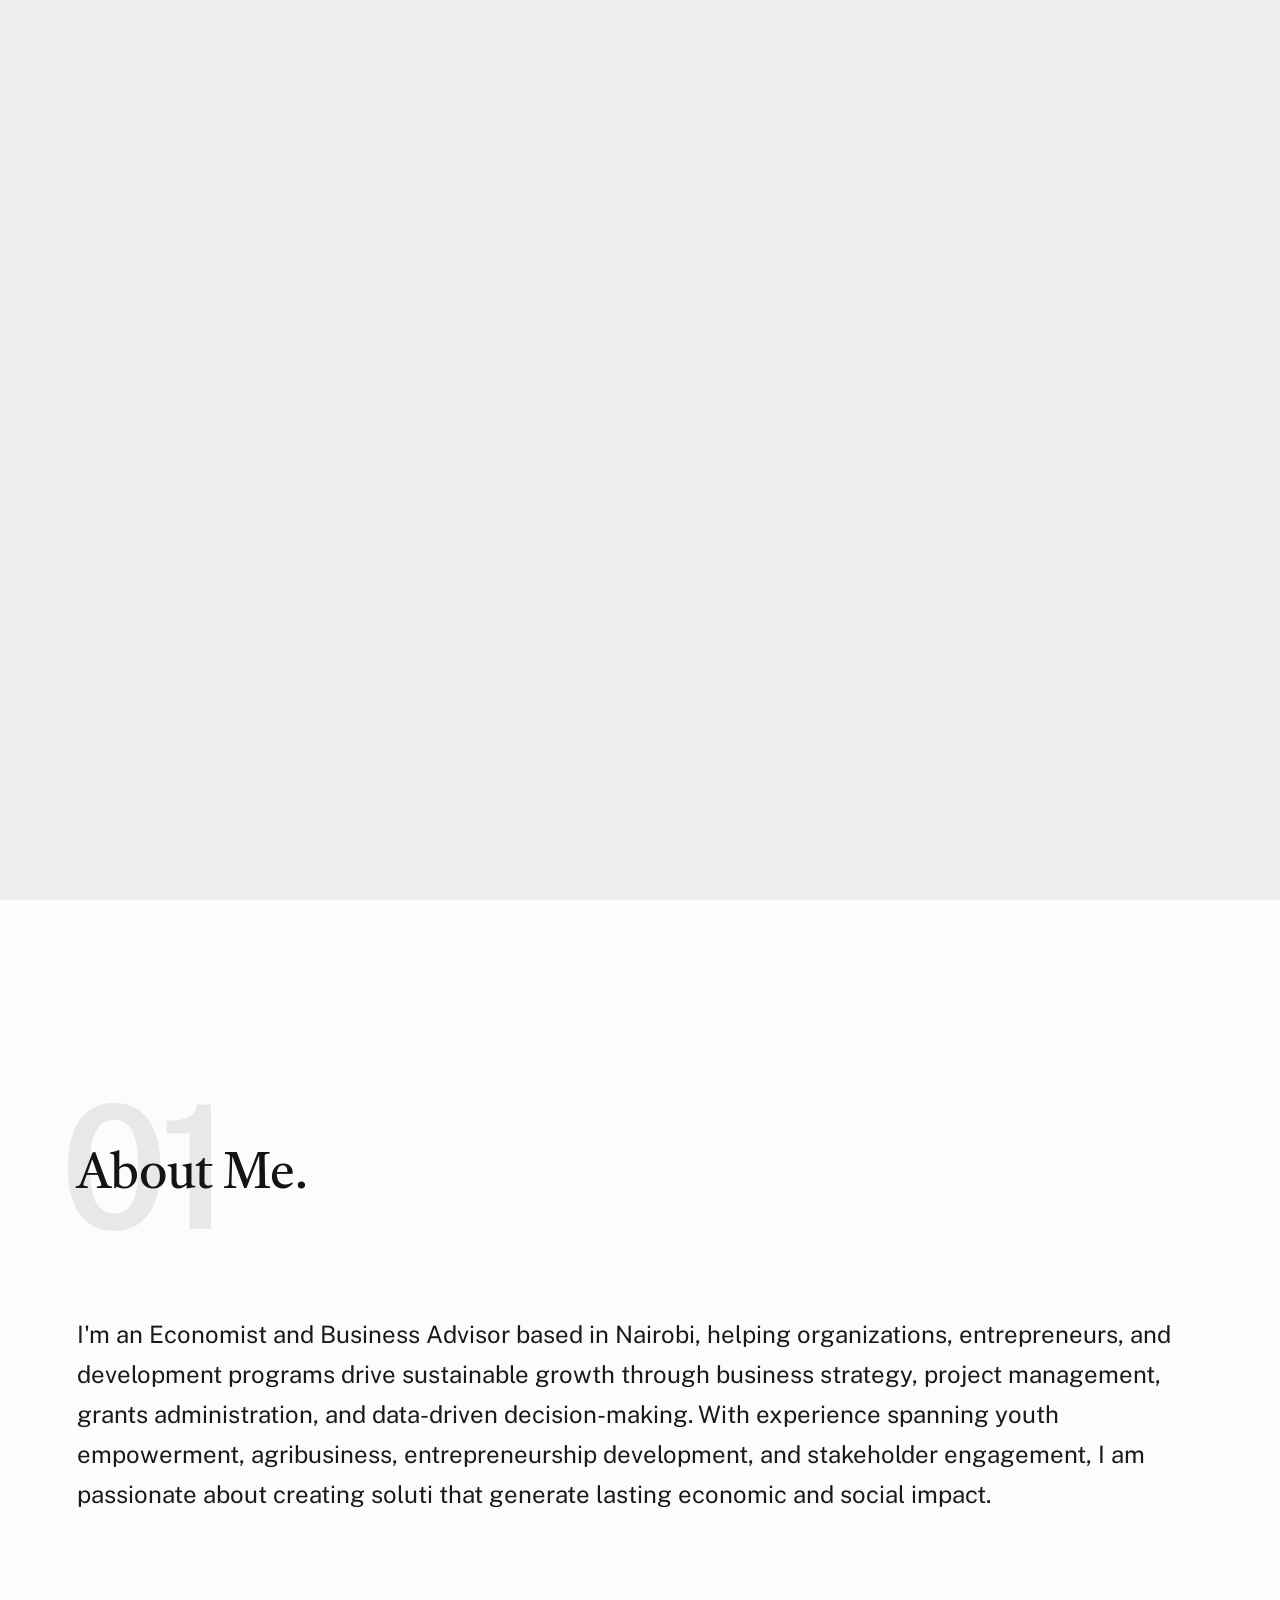
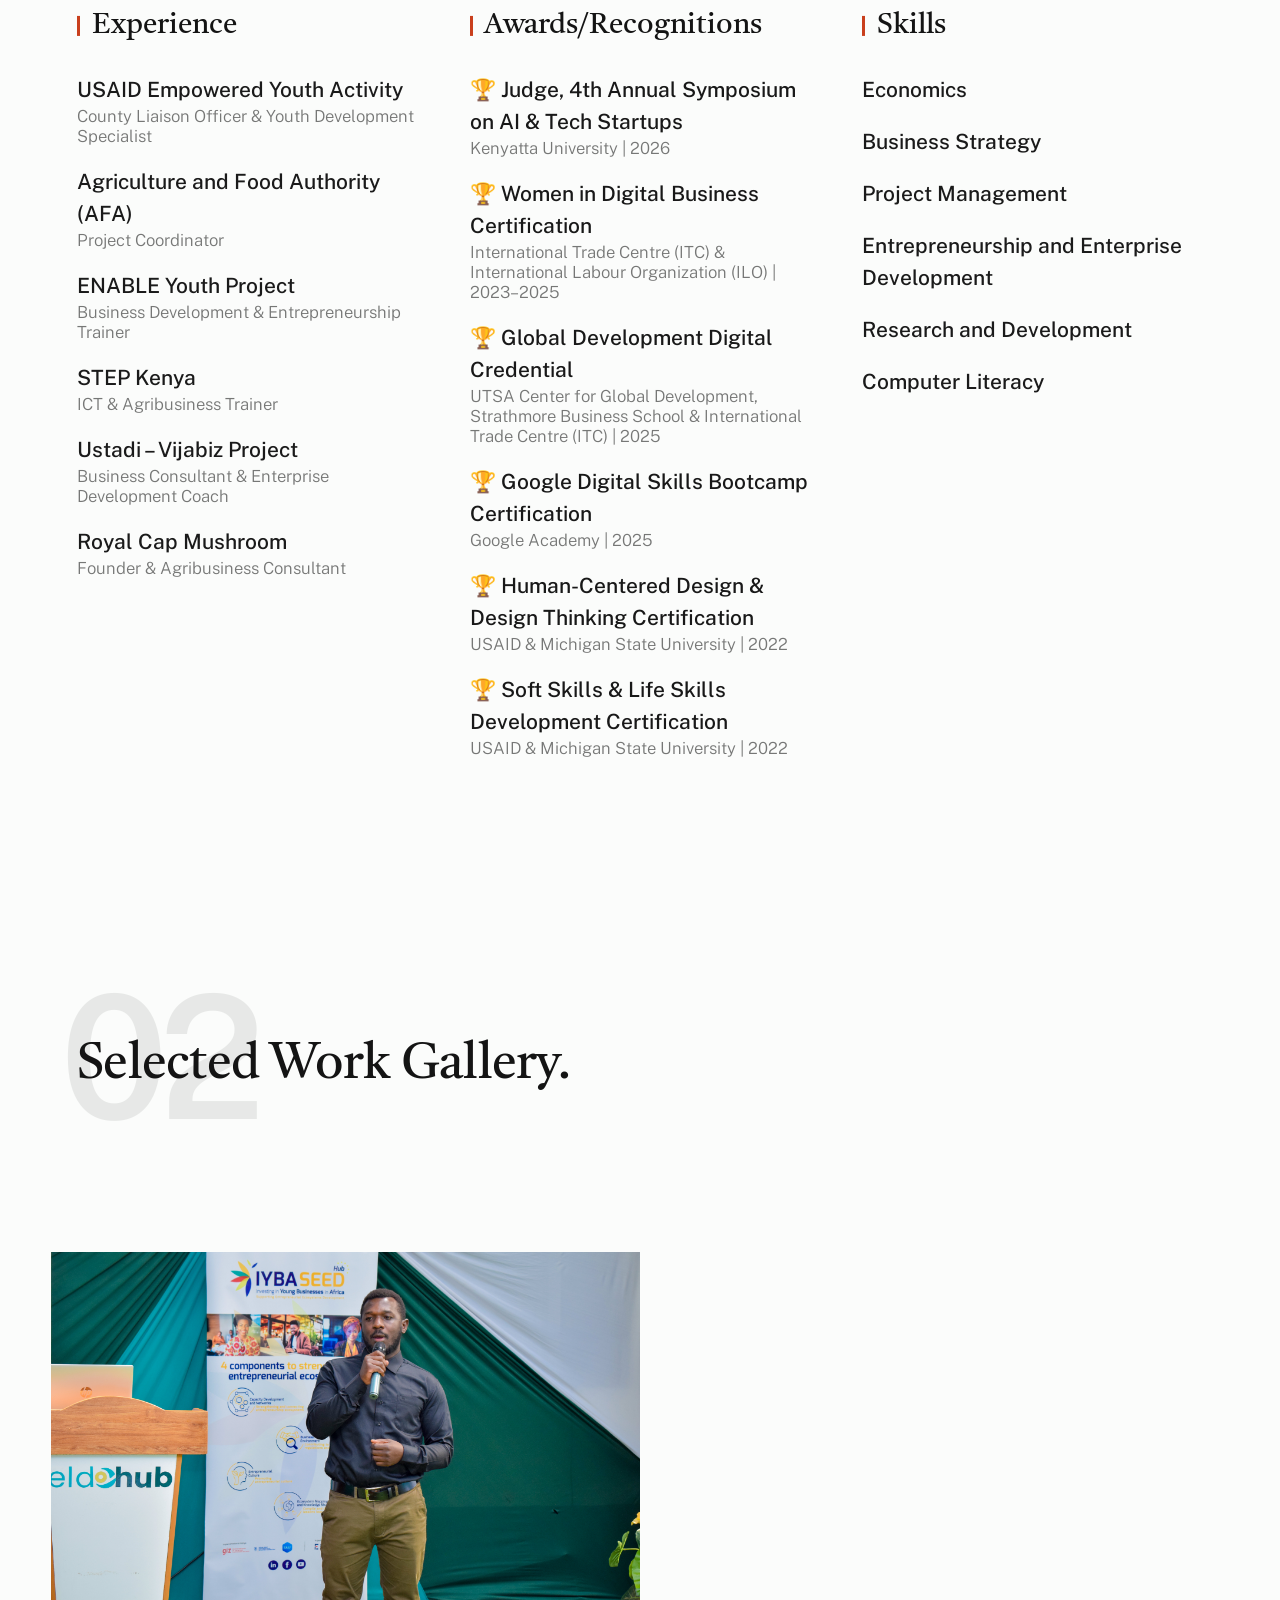
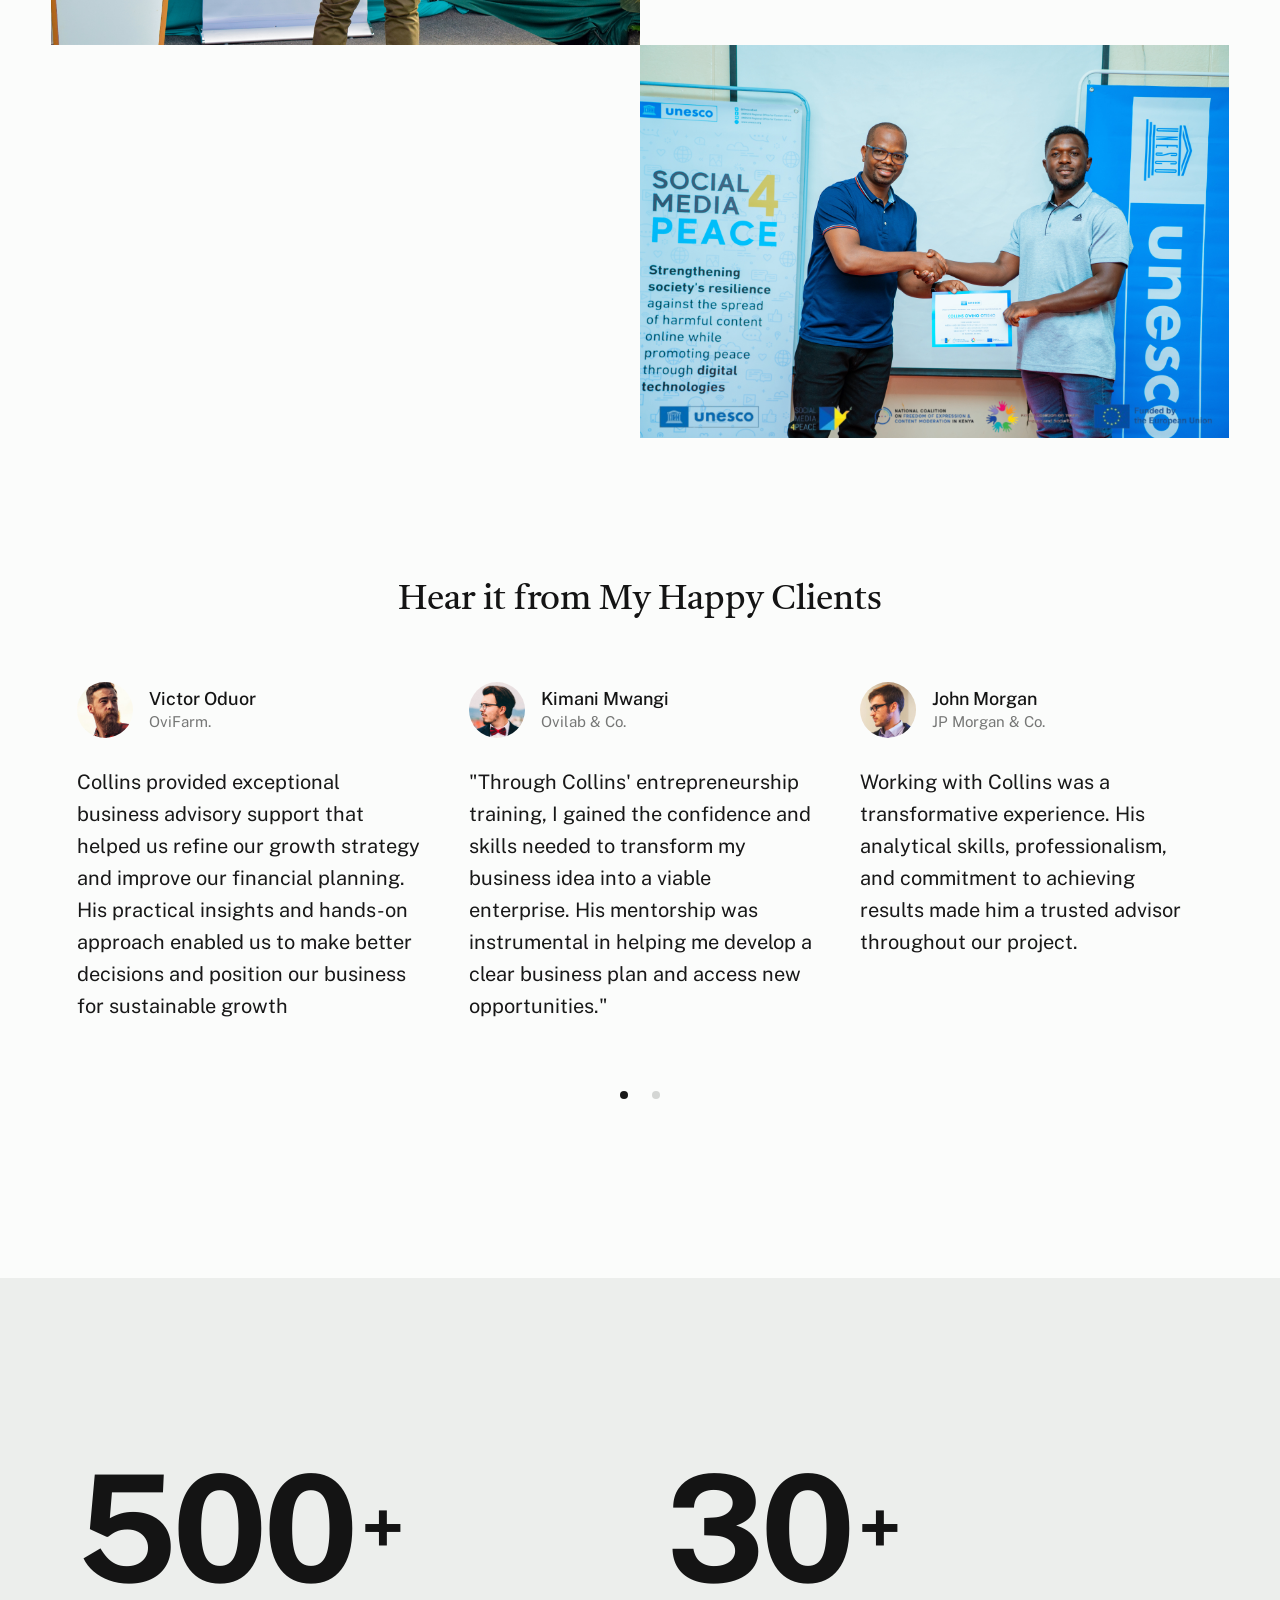
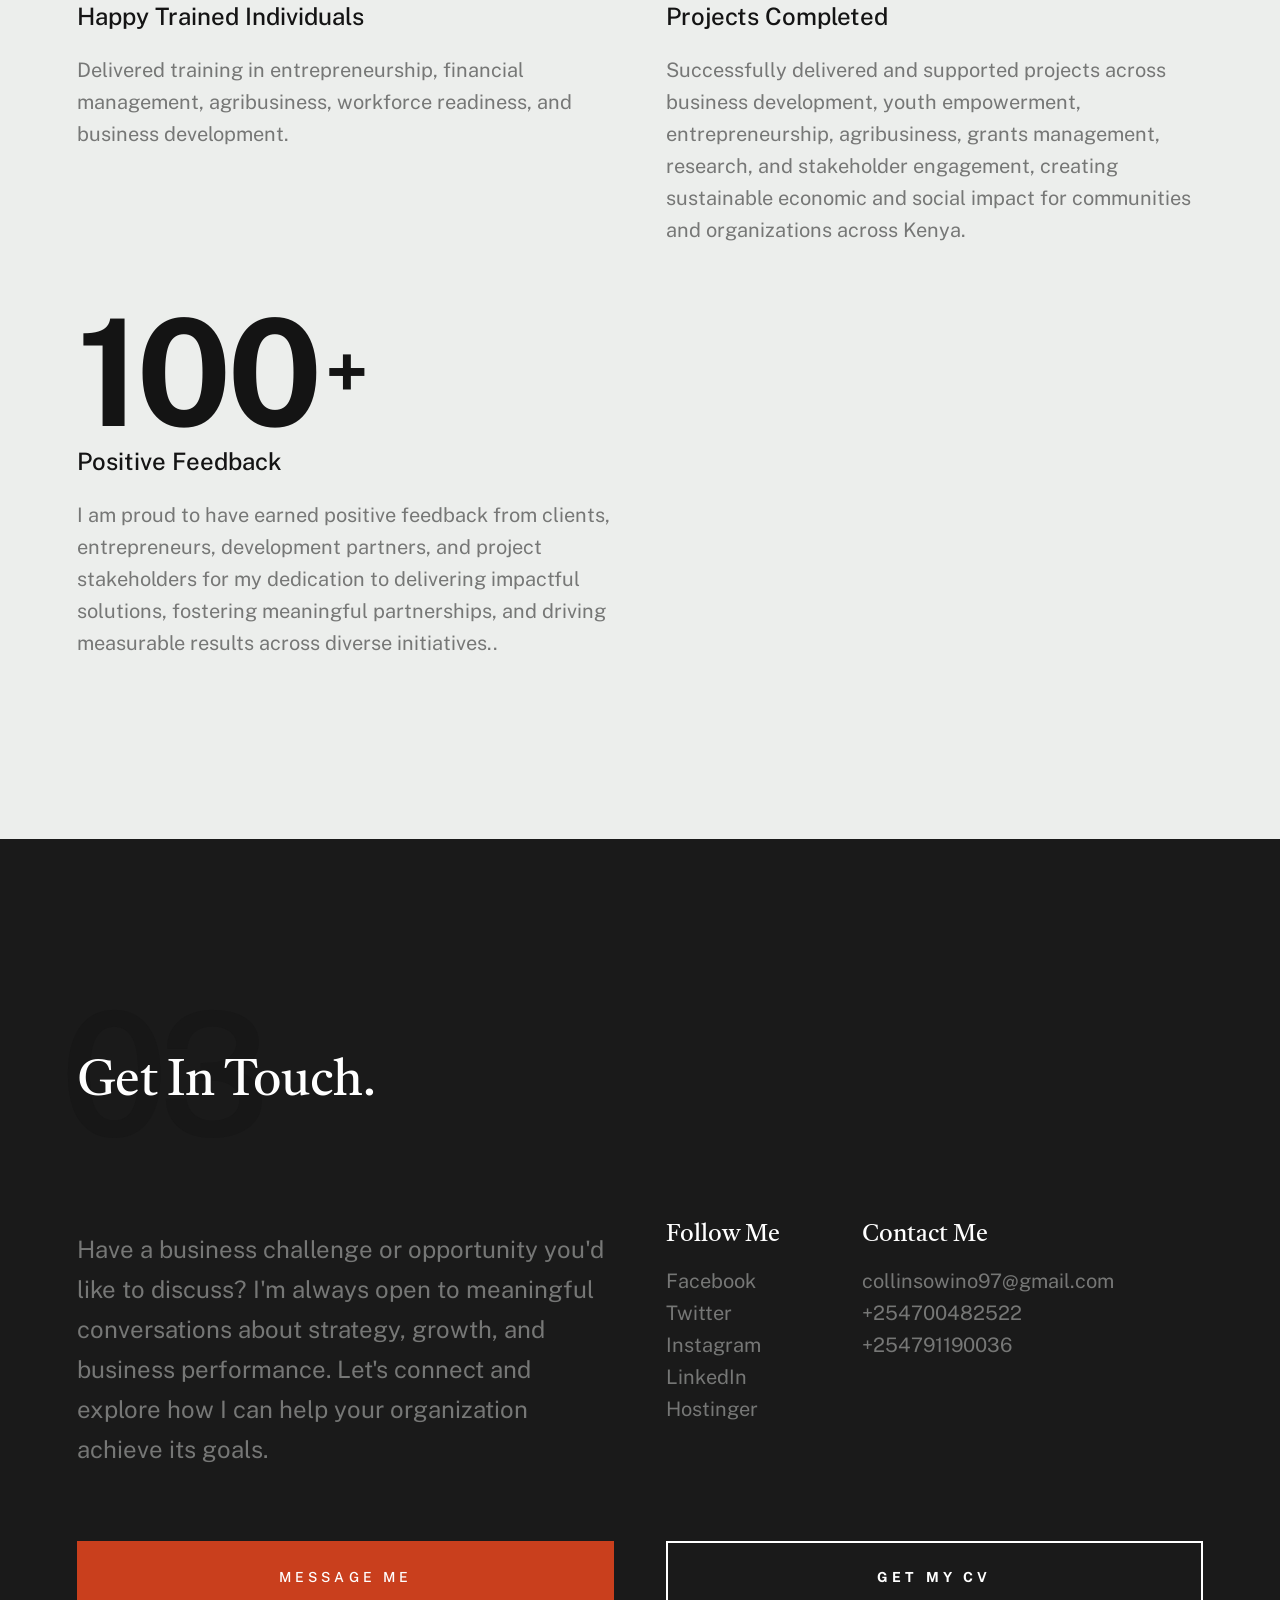
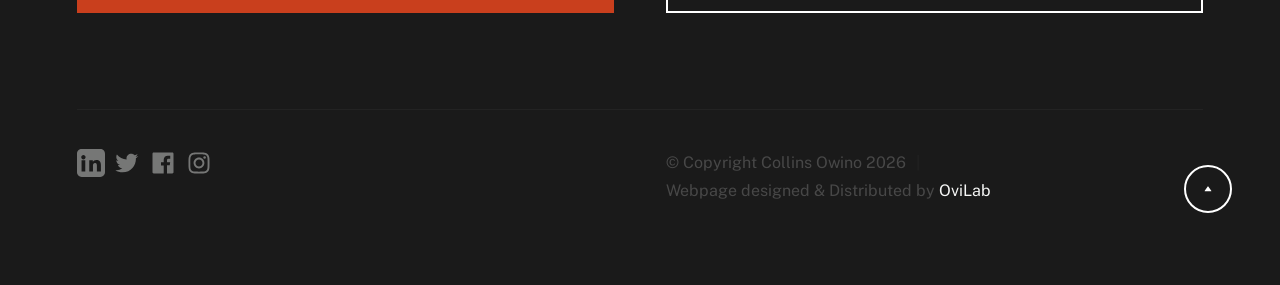
==== index.html @ 38d57522 "collo portfolio" ====
<!DOCTYPE html>
<html lang="en" class="no-js" >
<head>

    <!--- basic page needs
    ================================================== -->
    <meta charset="utf-8">
    <meta name="viewport" content="width=device-width, initial-scale=1">
    <title>Collins.Otieno</title>

    <script>
        document.documentElement.classList.remove('no-js');
        document.documentElement.classList.add('js');
    </script>

    <!-- CSS
    ================================================== -->
    <link rel="stylesheet" href="css/vendor.css">
    <link rel="stylesheet" href="css/styles.css">

    <!-- favicons
    ================================================== -->
    <link rel="apple-touch-icon" sizes="180x180" href="fav1.png">
    <link rel="icon" type="image/png" sizes="32x32" href="fav2.png">
    <link rel="icon" type="image/png" sizes="16x16" href="fav3.png">
    <link rel="manifest" href="site.webmanifest">

</head>


<body id="top">

    
    <!-- preloader
    ================================================== -->
    <div id="preloader">
        <div id="loader" class="dots-fade">
            <div></div>
            <div></div>
            <div></div>
        </div>
    </div>


    <!-- page wrap
    ================================================== -->
    <div id="page" class="s-pagewrap">


        <!-- # site header 
        ================================================== -->
        <header class="s-header">
            <div class="row s-header__inner">

                <div class="s-header__block">
                    <div class="s-header__logo">
                        <a class="logo" href="index.html">
                            <img src="images/logo.png" alt="Homepage">
                        </a>
                    </div>

                    <a class="s-header__menu-toggle" href="#0"><span>Menu</span></a>
                </div> <!-- end s-header__block -->

                <nav class="s-header__nav">    
                    <ul class="s-header__menu-links">
                        <li class="current"><a class="smoothscroll" href="#intro">Intro</a></li>
                        <li><a class="smoothscroll" href="#about">About</a></li>
                        <li><a class="smoothscroll" href="#works">Works</a></li>
                        <li><a class="smoothscroll" href="#footer">Contact</a></li>
                    </ul> <!-- s-header__menu-links -->    
                </nav> <!-- end s-header__nav -->

            </div> <!-- end s-header__inner -->
        </header> <!-- end s-header -->


        <!-- # intro
        ================================================== -->
        <section id="intro" class="s-intro target-section">

            <div class="row s-intro__content width-sixteen-col">
                <div class="column lg-12 s-intro__content-inner grid-block grid-16">
                    
                    <div class="s-intro__content-text">

                        <div class="s-intro__content-pretitle text-pretitle">Hello</div>
                        <h1 class="s-intro__content-title">
                        I'm Collins Owino, a Strategy Consultant <br>
                        & Business Advisor based in <br>
                        Nairobi, Kenya.
                        </h1>                            

                        <div class="s-intro__content-btns">
                            <a class="smoothscroll btn" href="#about">More About Me</a>
                            <a class="smoothscroll btn btn--stroke" href="#footer">Get In Touch</a>
                        </div> <!-- s-intro__content-btns -->   

                    </div> <!-- s-intro__content-text -->                     
                    
                </div> <!-- s-intro__content-inner -->  
            </div> <!-- s-intro__content -->

            <ul class="s-intro__social social-list">
               <li>
                    <a href="www.linkedin.com/in/collins-owino-558b94181">
                        <svg xmlns="http://www.w3.org/2000/svg" width="24" height="24" viewBox="0 0 24 24" style="fill: rgba(0, 0, 0, 1);transform: ;msFilter:;"><path d="M20 0H4C1.79 0 0 1.79 0 4v16c0 2.21 1.79 4 4 4h16c2.21 0 4-1.79 4-4V4c0-2.21-1.79-4-4-4zM7.09 19.24H3.91v-9.54h3.18v9.54zM5.5 8.91c-1.02 0-1.85-.83-1.85-1.85S4.48 5.21 5.5 5.21 7.35 6.04 7.35 7.06 6.52 8.91 5.5 8.91zM20.24 19.24h-3.18v-4.72c0-1.13-.02-2.58-1.57-2.58-1.57 0-1.81 1.23-1.81 2.5v4.8h-3.18v-9.54h3.06v1.3h.04c.43-.81 1.48-1.66 3.05-1.66 3.26 0 3.86 2.15 3.86 4.95v5.05z"></path></svg>
                        <span class="u-screen-reader-text">LinkedIn</span>
                    </a>
                </li>
                <li>
                    <a href="https://x.com/CollinsSnealloc">
                        <svg xmlns="http://www.w3.org/2000/svg" width="24" height="24" viewBox="0 0 24 24" style="fill:rgba(0, 0, 0, 1);transform:;-ms-filter:"><path d="M19.633,7.997c0.013,0.175,0.013,0.349,0.013,0.523c0,5.325-4.053,11.461-11.46,11.461c-2.282,0-4.402-0.661-6.186-1.809 c0.324,0.037,0.636,0.05,0.973,0.05c1.883,0,3.616-0.636,5.001-1.721c-1.771-0.037-3.255-1.197-3.767-2.793 c0.249,0.037,0.499,0.062,0.761,0.062c0.361,0,0.724-0.05,1.061-0.137c-1.847-0.374-3.23-1.995-3.23-3.953v-0.05 c0.537,0.299,1.16,0.486,1.82,0.511C3.534,9.419,2.823,8.184,2.823,6.787c0-0.748,0.199-1.434,0.548-2.032 c1.983,2.443,4.964,4.04,8.306,4.215c-0.062-0.3-0.1-0.611-0.1-0.923c0-2.22,1.796-4.028,4.028-4.028 c1.16,0,2.207,0.486,2.943,1.272c0.91-0.175,1.782-0.512,2.556-0.973c-0.299,0.935-0.936,1.721-1.771,2.22 c0.811-0.088,1.597-0.312,2.319-0.624C21.104,6.712,20.419,7.423,19.633,7.997z"></path></svg>
                        <span class="u-screen-reader-text">Twitter</span>
                    </a>
                </li>
                <li>
                    <a href="#0">
                        <svg xmlns="http://www.w3.org/2000/svg" width="24" height="24" viewBox="0 0 24 24" style="fill:rgba(0, 0, 0, 1);transform:;-ms-filter:"><path d="M11.999,7.377c-2.554,0-4.623,2.07-4.623,4.623c0,2.554,2.069,4.624,4.623,4.624c2.552,0,4.623-2.07,4.623-4.624 C16.622,9.447,14.551,7.377,11.999,7.377L11.999,7.377z M11.999,15.004c-1.659,0-3.004-1.345-3.004-3.003 c0-1.659,1.345-3.003,3.004-3.003s3.002,1.344,3.002,3.003C15.001,13.659,13.658,15.004,11.999,15.004L11.999,15.004z"></path><circle cx="16.806" cy="7.207" r="1.078"></circle><path d="M20.533,6.111c-0.469-1.209-1.424-2.165-2.633-2.632c-0.699-0.263-1.438-0.404-2.186-0.42 c-0.963-0.042-1.268-0.054-3.71-0.054s-2.755,0-3.71,0.054C7.548,3.074,6.809,3.215,6.11,3.479C4.9,3.946,3.945,4.902,3.477,6.111 c-0.263,0.7-0.404,1.438-0.419,2.186c-0.043,0.962-0.056,1.267-0.056,3.71c0,2.442,0,2.753,0.056,3.71 c0.015,0.748,0.156,1.486,0.419,2.187c0.469,1.208,1.424,2.164,2.634,2.632c0.696,0.272,1.435,0.426,2.185,0.45 c0.963,0.042,1.268,0.055,3.71,0.055s2.755,0,3.71-0.055c0.747-0.015,1.486-0.157,2.186-0.419c1.209-0.469,2.164-1.424,2.633-2.633 c0.263-0.7,0.404-1.438,0.419-2.186c0.043-0.962,0.056-1.267,0.056-3.71s0-2.753-0.056-3.71C20.941,7.57,20.801,6.819,20.533,6.111z M19.315,15.643c-0.007,0.576-0.111,1.147-0.311,1.688c-0.305,0.787-0.926,1.409-1.712,1.711c-0.535,0.199-1.099,0.303-1.67,0.311 c-0.95,0.044-1.218,0.055-3.654,0.055c-2.438,0-2.687,0-3.655-0.055c-0.569-0.007-1.135-0.112-1.669-0.311 c-0.789-0.301-1.414-0.923-1.719-1.711c-0.196-0.534-0.302-1.099-0.311-1.669c-0.043-0.95-0.053-1.218-0.053-3.654 c0-2.437,0-2.686,0.053-3.655c0.007-0.576,0.111-1.146,0.311-1.687c0.305-0.789,0.93-1.41,1.719-1.712 c0.534-0.198,1.1-0.303,1.669-0.311c0.951-0.043,1.218-0.055,3.655-0.055c2.437,0,2.687,0,3.654,0.055 c0.571,0.007,1.135,0.112,1.67,0.311c0.786,0.303,1.407,0.925,1.712,1.712c0.196,0.534,0.302,1.099,0.311,1.669 c0.043,0.951,0.054,1.218,0.054,3.655c0,2.436,0,2.698-0.043,3.654H19.315z"></path></svg>
                        <span class="u-screen-reader-text">Instagram</span>
                    </a>
                </li>
                 <li>
                    <a href="#0">
                        <svg xmlns="http://www.w3.org/2000/svg" width="24" height="24" viewBox="0 0 24 24" style="fill:rgba(0, 0, 0, 1);transform:;-ms-filter:"><path d="M20,3H4C3.447,3,3,3.448,3,4v16c0,0.552,0.447,1,1,1h8.615v-6.96h-2.338v-2.725h2.338v-2c0-2.325,1.42-3.592,3.5-3.592 c0.699-0.002,1.399,0.034,2.095,0.107v2.42h-1.435c-1.128,0-1.348,0.538-1.348,1.325v1.735h2.697l-0.35,2.725h-2.348V21H20 c0.553,0,1-0.448,1-1V4C21,3.448,20.553,3,20,3z"></path></svg>
                        <span class="u-screen-reader-text">Facebook</span>
                    </a>
                </li>
            </ul> <!-- end s-intro__social -->

            <div class="s-intro__content-media">                               
                <img src="images/intro-bg.jpeg" srcset="images/intro-bg.jpeg 1x, images/intro-bg.jpeg 2x" alt="">
            </div> <!-- s-intro__content-media -->                

            <div class="s-intro__btn-download">
                <a class="btn btn--stroke" href="files/Collins_Owino_CV.pdf" download="Collins_Owino_CV.pdf" target="_blank" rel="noopener">Get My RESUME</a>
            </div>
            
            <div class="s-intro__scroll-down">
                <a href="#about" class="smoothscroll">
                    <div class="scroll-icon">
                        <svg xmlns="http://www.w3.org/2000/svg" width="24" height="24" viewBox="0 0 24 24" style="fill: rgba(0, 0, 0, 1);transform: ;msFilter:;"><path d="M11.178 19.569a.998.998 0 0 0 1.644 0l9-13A.999.999 0 0 0 21 5H3a1.002 1.002 0 0 0-.822 1.569l9 13z"></path></svg>
                    </div>
                    <span class="scroll-text u-screen-reader-text">Scroll Down</span>
                </a>
            </div> <!-- s-intro__scroll-down -->

        </section> <!-- end s-intro -->


        <!-- # about
        ================================================== -->
        <section id="about" class="s-about target-section">

            <div class="row s-about__content">
                <div class="column xl-12">    
                    
                    <div class="section-header" data-num="01">
                        <h2 class="text-display-title">About Me.</h2>
                    </div> <!-- end section-header -->

                    <p class="attention-getter">
                    I'm an Economist and Business Advisor based in Nairobi, helping organizations, 
                    entrepreneurs, and development programs drive sustainable growth through business 
                    strategy, project management, grants administration, and data-driven decision-making.
                    With experience spanning youth empowerment, agribusiness, entrepreneurship 
                    development, and stakeholder engagement, I am passionate about creating soluti
                    that generate lasting economic and social impact.
                    </p>

                    <div class="grid-list-items s-about__blocks">

                        <div class="grid-list-items__item s-about__block">
                            <h4 class="s-about__block-title">Experience</h4>
                            <ul class="s-about__list">
                                <li>
                                   USAID Empowered Youth Activity
                                    <span>County Liaison Officer & Youth Development Specialist</span>
                                </li>
                                <li>
                                    Agriculture and Food Authority (AFA)
                                    <span>Project Coordinator</span>
                                </li>
                                <li>
                                    ENABLE Youth Project
                                    <span>Business Development & Entrepreneurship Trainer</span>
                                </li>
                                <li>
                                    STEP Kenya
                                    <span>ICT & Agribusiness Trainer</span>
                                </li>
                                <li>
                                    Ustadi – Vijabiz Project
                                    <span>Business Consultant & Enterprise Development Coach</span>
                                </li>
                                <li>
                                    Royal Cap Mushroom
                                    <span>Founder & Agribusiness Consultant</span>
                                </li>
                                
                            </ul>
                        </div> <!--end s-about__block -->

                        <div class="grid-list-items__item s-about__block">
                            <h4 class="s-about__block-title">Awards/Recognitions</h4>

                            <ul class="s-about__list">
                                <li>
                                    <a href="#0">
                                        🏆 Judge, 4th Annual Symposium on AI & Tech Startups
                                        <span>Kenyatta University | 2026</span>
                                    </a>                                        
                                </li>
                                <li>
                                    <a href="#0">
                                        🏆 Women in Digital Business Certification
                                        <span>International Trade Centre (ITC) & International Labour Organization (ILO) | 2023–2025</span>
                                    </a>
                                </li>
                                <li>
                                    <a href="#0">
                                       🏆 Global Development Digital Credential
                                        <span>UTSA Center for Global Development, Strathmore Business School & International Trade Centre (ITC) | 2025</span>
                                    </a>
                                </li>
                                <li>
                                    <a href="#0">
                                        🏆 Google Digital Skills Bootcamp Certification
                                        <span>Google Academy | 2025</span>
                                    </a>
                                </li>
                                <li>
                                    <a href="#0">
                                        🏆 Human-Centered Design & Design Thinking Certification
                                        <span>USAID & Michigan State University | 2022</span>
                                    </a>
                                </li>
                                <li>
                                    <a href="#0">
                                        🏆 Soft Skills & Life Skills Development Certification
                                        <span>USAID & Michigan State University | 2022</span>
                                    </a>
                                </li>
                            </ul>
                        </div> <!--end s-about__block -->
                        
                        <div class="grid-list-items__item s-about__block">
                            <h4 class="s-about__block-title">Skills</h4>

                            <ul class="s-about__list">
                                <li>
                                    Economics 
                                </li>
                                <li>
                                    Business Strategy
                                </li>
                                <li>
                                    Project Management
                                </li>
                                <li>
                                    Entrepreneurship and Enterprise Development
                                </li>
                                <li>
                                    Research and Development
                                </li>
                                <li>
                                    Computer Literacy
                                </li>
                            </ul>
                        </div> <!--end s-about__block -->

                    </div> <!-- grid-list-items -->

                </div> <!--end column -->
            </div> <!--end s-about__content -->
            
        </section> <!-- end s-about -->   



        <!-- # works
        ================================================== -->
        <section id="works" class="s-works target-section">

            <div class="row">
                <div class="column xl-12">
                    <div class="section-header" data-num="02">
                        <h2 class="text-display-title">Selected Work Gallery.</h2>
                    </div> <!-- end section-header -->
                </div>
            </div>

            <div class="row folio-entries">

                <div class="column entry">
                    <a href="images/folio/gallery/collo2.jpeg" class="entry__link glightbox" data-glightbox="title: Panel Moderator; description: .entry__desc-06">
                        <div class="entry__thumb">
                            <img src="images/folio/collo2.jpeg" srcset="images/folio/collo2.jpeg 1x, images/folio/collo2@2x.jpeg 2x" alt="">
                        </div>
                        <div class="entry__info">
                            <h4 class="entry__title">Panel Moderator</h4>
                            <div class="entry__cat">Funding Models and Partnership Frameworks in the WASH Sector
                                                    I4WASH Conference 2025, Malindi
                            </div>
                        </div>
                    </a>

                    <div class="glightbox-desc entry__desc-06">
                        <p>
                        Moderated a panel discussion bringing together key stakeholders in the WASH 
                        sector to explore innovative funding mechanisms, strategic partnerships, and sustainable 
                        financing approaches. Facilitated knowledge exchange and dialogue on strengthening 
                        collaboration, resource mobilization, and impact-driven investments for sustainable WASH development
                        </p>
                    </div>
                </div>

                <div class="column entry">
                    <a href="images/folio/gallery/collo4.jpeg" class="entry__link glightbox" data-glightbox="title: The I4WASH Conference 2025; description: .entry__desc-02">
                        <div class="entry__thumb">
                            <img src="images/folio/collo4.jpeg" srcset="images/folio/collo4.jpeg 1x, images/folio/collo4@2x.jpeg 2x" alt="">
                        </div>
                        <div class="entry__info">
                            <h4 class="entry__title">Business Development and Research Officer</h4>
                            <div class="entry__cat">I4WASH Conference 2025, Malindi</div>
                        </div>
                    </a>

                    <div class="glightbox-desc entry__desc-02">
                        <p>
                        Contributed to the Research Blueprint on Catalytic Funding and Partnerships 
                        Framework developed by Quercus Group in partnership with Plan International and 
                        the Grundfos Foundation. Conducted research, stakeholder analysis, and business 
                        development activities focused on innovative financing models, strategic partnerships,
                         and sustainable resource mobilization to strengthen impact within the WASH sector.
                        </p>
                    </div>
                </div> <!-- entry -->

                <div class="column entry">
                    <a href="images/folio/gallery/collo3.jpeg" class="entry__link glightbox" data-glightbox="title: Financing the Future; description: .entry__desc-03">
                        <div class="entry__thumb">
                            <img src="images/folio/collo3.jpeg" srcset="images/folio/collo3.jpeg 1x, images/folio/collo3@2x.jpeg 2x" alt="">
                        </div>
                        <div class="entry__info">
                            <h4 class="entry__title">Financing the Future</h4>
                            <div class="entry__cat">Eldohub| Eldoret,2025</div>
                        </div>
                    </a>

                    <div class="glightbox-desc entry__desc-03">
                        <p>
                        Project Administrator for the IYBA SEED PROJECT GIZ in Partnership with WYLDE 
                        International Addressing Key areas on Financial Education and Strategic 
                        Funding Models for Women and Youth Startups During the Round Table Dialogue 
                        at Eldohub in Eldoret 2025.
                        </p>
                    </div>
                </div> <!-- entry -->

                <div class="column entry">
                    <a href="images/folio/gallery/collo7.jpeg" class="entry__link glightbox" data-glightbox="title: Business Advisory Workshop; description: .entry__desc-04">
                        <div class="entry__thumb">
                            <img src="images/folio/collo7.jpeg" srcset="images/folio/collo7.jpeg 1x, images/folio/collo7@2x.jpeg 2x, images/folio/collo7.jpeg 1x, images/folio/collo7@2x.jpeg 2x" alt="">
                        </div>
                        <div class="entry__info">
                            <h4 class="entry__title">Business Advisory Workshop</h4>
                            <div class="entry__cat">Strathmore Business School</div>
                        </div>
                    </a>

                    <div class="glightbox-desc entry__desc-04">
                        <p>
                        Advised small and growing businesses on strategic planning, financial management, 
                        business model development, and growth strategies. Supported entrepreneurs in 
                        identifying opportunities, overcoming operational challenges, and building sustainable
                        enterprises through tailored business advisory services and mentorship.
                        </p>
                    </div>
                </div> <!-- entry -->
                <div class="column entry">
                    <a href="images/folio/gallery/collo9.jpeg" class="entry__link glightbox" data-glightbox="title: Leader as Coach Graduate; description: .entry__desc-05">
                        <div class="entry__thumb">
                            <img src="images/folio/collo9.jpeg" srcset="images/folio/collo9.jpeg 1x, images/folio/collo9@2x.jpeg 2x" alt="">
                        </div>
                        <div class="entry__info">
                            <h4 class="entry__title">Leader as Coach Graduate</h4>
                            <div class="entry__cat">Strathmore Business School (SBS)
                            </div>
                        </div>
                    </a>

                    <div class="glightbox-desc entry__desc-05">
                        <p>
                        Completed advanced leadership and coaching training focused on empowering teams, 
                        fostering growth, enhancing communication, and applying coaching principles to 
                        improve organizational performance and leadership effectiveness.
                        </p>
                    </div>
                </div> <!-- entry -->

                <div class="column entry">
                    <a href="images/folio/gallery/collo10.jpeg" class="entry__link glightbox" data-glightbox="title: Media and Information Literacy (MIL) Certification Bootcamp Graduate; description: .entry__desc-06">
                        <div class="entry__thumb">
                            <img src="images/folio/collo10.jpeg" srcset="images/folio/collo10.jpeg 1x, images/folio/collo10@2x.jpeg 2x" alt="">
                        </div>
                        <div class="entry__info">
                            <h4 class="entry__title">Media and Information Literacy (MIL) Certification Bootcamp Graduate</h4>
                            <div class="entry__cat">Nairobi
                            </div>
                        </div>
                    </a>

                    <div class="glightbox-desc entry__desc-06">
                        <p>
                        Completed specialized training in media and information literacy, focusing on combating 
                        misinformation, strengthening community resilience against harmful online content, 
                        promoting digital citizenship, and leveraging technology to advance peace, inclusion, 
                        and informed public discourse
                        </p>
                    </div>
                </div> <!-- entry --> 

            </div> <!-- folio entries -->

            <div class="row s-testimonials">
                <div class="column xl-12">

                    <h3 class="s-testimonials__header">Hear it from My Happy Clients</h3>
    
                    <div class="swiper-container s-testimonials__slider">
    
                        <div class="swiper-wrapper">

                            <div class="s-testimonials__slide swiper-slide">
                                <div class="s-testimonials__author">
                                    <img src="images/avatars/user-02.jpg" alt="Author image" class="s-testimonials__avatar">
                                    <cite class="s-testimonials__cite">
                                        <strong>Victor Oduor</strong>
                                        <span>OviFarm.</span>
                                    </cite>
                                </div>
                                <p>
                                Collins provided exceptional business advisory support that helped us refine our growth strategy 
                                and improve our financial planning. His practical insights and hands-on approach enabled us to 
                                make better decisions and position our business for sustainable growth
                                </p>
                            </div> <!-- end s-testimonials__slide -->
            
                            <div class="s-testimonials__slide swiper-slide">
                                <div class="s-testimonials__author">
                                    <img src="images/avatars/user-03.jpg" alt="Author image" class="s-testimonials__avatar">
                                    <cite class="s-testimonials__cite">
                                        <strong>Kimani Mwangi</strong>
                                        <span>Ovilab & Co.</span>
                                    </cite>
                                </div>
                                <p>
                                "Through Collins' entrepreneurship training, I gained the confidence and skills needed to transform 
                                my business idea into a viable enterprise. His mentorship was instrumental in helping me develop 
                                a clear business plan and access new opportunities."
                                </p>
                            </div> <!-- end s-testimonials__slide -->
            
                            <div class="s-testimonials__slide swiper-slide">
                                <div class="s-testimonials__author">
                                    <img src="images/avatars/user-01.jpg" alt="Author image" class="s-testimonials__avatar">
                                    <cite class="s-testimonials__cite">
                                        <strong>John Morgan</strong>
                                        <span>JP Morgan & Co.</span>
                                    </cite>
                                </div>
                                <p>
                                Working with Collins was a transformative experience. His analytical skills, 
                                professionalism, and commitment to achieving results made him a trusted 
                                advisor throughout our project.
                                </p>
                            </div> <!-- end s-testimonials__slide -->
    
                            <div class="s-testimonials__slide swiper-slide">
                                <div class="s-testimonials__author">
                                    <img src="images/avatars/user-06.jpg" alt="Author image" class="s-testimonials__avatar">
                                    <cite class="s-testimonials__cite">
                                        <strong>Henry Ford</strong>
                                        <span>Ford Motor Co.</span>
                                    </cite>
                                </div>
                                <p>
                                Collins has a unique ability to simplify complex business concepts and turn them into 
                                actionable strategies. His guidance helped us identify growth opportunities and 
                                improve our overall business model.
                                </p>
                            </div> <!-- end s-testimonials__slide -->
        
                        </div> <!-- end swiper-wrapper -->
    
                        <div class="swiper-pagination"></div>
    
                    </div> <!-- end swiper-container -->
    
                </div> <!-- end column -->
            </div> <!-- end s-testimonials -->

        </section> <!-- end s-works --> 


        <!-- # numbers
        ================================================== -->
        <section id="numbers" class="s-numbers">

            <div class="row counter-items">

                <div class="column counter-items__item">
                    <div class="num">
                        500
                        <span>+</span>
                    </div>
                    <h5>Happy Trained Individuals</h5>
                    <p>
                     Delivered training in entrepreneurship, financial management, 
                     agribusiness, workforce readiness, and business development.
                    </p>
                </div> <!-- end counter-items__item -->

                <div class="column counter-items__item">
                    <div class="num">
                        30
                        <span>+</span>
                    </div>
                    <h5>Projects Completed</h5>
                    <p>
                   Successfully delivered and supported projects across business development, 
                   youth empowerment, entrepreneurship, agribusiness, grants management,
                   research, and stakeholder engagement, creating sustainable economic 
                   and social impact for communities and organizations across Kenya.
                    </p>
                </div> <!-- end counter-items__item -->
                <div class="column counter-items__item">
                    <div class="num">
                        100
                        <span>+</span>
                    </div>
                    <h5>Positive Feedback</h5>
                    <p>
                    I am proud to have earned positive feedback from clients, entrepreneurs, 
                    development partners, and project stakeholders for my dedication to 
                    delivering impactful solutions, fostering meaningful partnerships, 
                    and driving measurable results across diverse initiatives..
                    </p>
                </div> <!-- end counter-items__item -->

            </div>  <!-- end counter-items -->

        </section> <!-- end s-numbers -->


        <!-- # footer 
        ================================================== -->
        <footer id="footer" class="s-footer target-section">

            <div class="row">
                <div class="column lg-12">
                    <div class="section-header light-on-dark" data-num="03">
                        <h2 class="text-display-title">Get In Touch.</h2>
                    </div> <!-- end section-header -->
                </div>
            </div>

            <div class="row s-footer__content">

                <div class="column xl-6 md-12 s-footer__block s-footer__about">                    
                    <p class="attention-getter">
                    Have a business challenge or opportunity you'd like to discuss?
                    I'm always open to meaningful conversations about strategy, growth, and business performance. 
                    Let's connect and explore how I can help your organization achieve its goals.
                    </p>               
                </div> <!-- end section-footer__about -->

                <div class="column xl-6 md-12 s-footer__block s-footer__site-links">
                    <div class="row">
                        <div class="column xl-4 lg-5 md-6 tab-12">
                            <h5>Follow Me</h5>
                            <ul class="link-list">
                                <li><a href="#0">Facebook</a></li>
                                <li><a href="#0">Twitter</a></li>
                                <li><a href="#0">Instagram</a></li>
                                <li><a href="#0">LinkedIn</a></li>
                                <li><a href="https://styleshout.com/go/hostinger/">Hostinger</a></li>
                            </ul>
                        </div>
                        <div class="column xl-6 md-6 tab-12">
                            <h5>Contact Me</h5>
                            <ul class="link-list">
                                <li><a href="mailto:#0">collinsowino97@gmail.com </a></li>
                                <li><a href="tel:+254700482522">+254700482522</a></li>
                                <li><a href="tel:+254791190036">+254791190036</a></li>
                            </ul> 
                        </div>
                    </div>                    
                </div> <!-- end section-footer__site-links -->

            </div> <!-- end section-footer__content -->


            <div class="row s-footer__buttons">
               
                <div class="column xl-6 tab-12">
                    <a href="mailto:#0" class="btn btn--primary btn--large u-fullwidth">Message Me</a>
                </div>
          
                <div class="column xl-6 tab-12">                    
                    <a href="#0" class="btn btn--stroke btn--large u-fullwidth">Get My CV</a>
                </div>
            
            </div> <!-- end section-footer__buttons -->              
            
            <div class="row s-footer__bottom">
                
                <div class="column xl-6 lg-12">
                    <ul class="s-footer__social social-list">
                        <li>
                            <a href="">
                                <svg xmlns="http://www.w3.org/2000/svg" width="24" height="24" viewBox="0 0 24 24" style="fill: rgba(0, 0, 0, 1);transform: ;msFilter:;"><path d="M20 0H4C1.79 0 0 1.79 0 4v16c0 2.21 1.79 4 4 4h16c2.21 0 4-1.79 4-4V4c0-2.21-1.79-4-4-4zM7.09 19.24H3.91v-9.54h3.18v9.54zM5.5 8.91c-1.02 0-1.85-.83-1.85-1.85S4.48 5.21 5.5 5.21 7.35 6.04 7.35 7.06 6.52 8.91 5.5 8.91zM20.24 19.24h-3.18v-4.72c0-1.13-.02-2.58-1.57-2.58-1.57 0-1.81 1.23-1.81 2.5v4.8h-3.18v-9.54h3.06v1.3h.04c.43-.81 1.48-1.66 3.05-1.66 3.26 0 3.86 2.15 3.86 4.95v5.05z"></path></svg>
                                <span class="u-screen-reader-text">LinkedIn</span>
                            </a>
                        </li>
                        <li>
                            <a href="">
                                <svg xmlns="http://www.w3.org/2000/svg" width="24" height="24" viewBox="0 0 24 24" style="fill:rgba(0, 0, 0, 1);transform:;-ms-filter:"><path d="M19.633,7.997c0.013,0.175,0.013,0.349,0.013,0.523c0,5.325-4.053,11.461-11.46,11.461c-2.282,0-4.402-0.661-6.186-1.809 c0.324,0.037,0.636,0.05,0.973,0.05c1.883,0,3.616-0.636,5.001-1.721c-1.771-0.037-3.255-1.197-3.767-2.793 c0.249,0.037,0.499,0.062,0.761,0.062c0.361,0,0.724-0.05,1.061-0.137c-1.847-0.374-3.23-1.995-3.23-3.953v-0.05 c0.537,0.299,1.16,0.486,1.82,0.511C3.534,9.419,2.823,8.184,2.823,6.787c0-0.748,0.199-1.434,0.548-2.032 c1.983,2.443,4.964,4.04,8.306,4.215c-0.062-0.3-0.1-0.611-0.1-0.923c0-2.22,1.796-4.028,4.028-4.028 c1.16,0,2.207,0.486,2.943,1.272c0.91-0.175,1.782-0.512,2.556-0.973c-0.299,0.935-0.936,1.721-1.771,2.22 c0.811-0.088,1.597-0.312,2.319-0.624C21.104,6.712,20.419,7.423,19.633,7.997z"></path></svg>
                                <span class="u-screen-reader-text">Twitter</span>
                            </a>
                        </li>
                        <li>
                            <a href="#0">
                                <svg xmlns="http://www.w3.org/2000/svg" width="24" height="24" viewBox="0 0 24 24" style="fill:rgba(0, 0, 0, 1);transform:;-ms-filter:"><path d="M20,3H4C3.447,3,3,3.448,3,4v16c0,0.552,0.447,1,1,1h8.615v-6.96h-2.338v-2.725h2.338v-2c0-2.325,1.42-3.592,3.5-3.592 c0.699-0.002,1.399,0.034,2.095,0.107v2.42h-1.435c-1.128,0-1.348,0.538-1.348,1.325v1.735h2.697l-0.35,2.725h-2.348V21H20 c0.553,0,1-0.448,1-1V4C21,3.448,20.553,3,20,3z"></path></svg>
                                <span class="u-screen-reader-text">Facebook</span>
                            </a>
                        </li>
                        <li>
                            <a href="#0">
                                <svg xmlns="http://www.w3.org/2000/svg" width="24" height="24" viewBox="0 0 24 24" style="fill:rgba(0, 0, 0, 1);transform:;-ms-filter:"><path d="M11.999,7.377c-2.554,0-4.623,2.07-4.623,4.623c0,2.554,2.069,4.624,4.623,4.624c2.552,0,4.623-2.07,4.623-4.624 C16.622,9.447,14.551,7.377,11.999,7.377L11.999,7.377z M11.999,15.004c-1.659,0-3.004-1.345-3.004-3.003 c0-1.659,1.345-3.003,3.004-3.003s3.002,1.344,3.002,3.003C15.001,13.659,13.658,15.004,11.999,15.004L11.999,15.004z"></path><circle cx="16.806" cy="7.207" r="1.078"></circle><path d="M20.533,6.111c-0.469-1.209-1.424-2.165-2.633-2.632c-0.699-0.263-1.438-0.404-2.186-0.42 c-0.963-0.042-1.268-0.054-3.71-0.054s-2.755,0-3.71,0.054C7.548,3.074,6.809,3.215,6.11,3.479C4.9,3.946,3.945,4.902,3.477,6.111 c-0.263,0.7-0.404,1.438-0.419,2.186c-0.043,0.962-0.056,1.267-0.056,3.71c0,2.442,0,2.753,0.056,3.71 c0.015,0.748,0.156,1.486,0.419,2.187c0.469,1.208,1.424,2.164,2.634,2.632c0.696,0.272,1.435,0.426,2.185,0.45 c0.963,0.042,1.268,0.055,3.71,0.055s2.755,0,3.71-0.055c0.747-0.015,1.486-0.157,2.186-0.419c1.209-0.469,2.164-1.424,2.633-2.633 c0.263-0.7,0.404-1.438,0.419-2.186c0.043-0.962,0.056-1.267,0.056-3.71s0-2.753-0.056-3.71C20.941,7.57,20.801,6.819,20.533,6.111z M19.315,15.643c-0.007,0.576-0.111,1.147-0.311,1.688c-0.305,0.787-0.926,1.409-1.712,1.711c-0.535,0.199-1.099,0.303-1.67,0.311 c-0.95,0.044-1.218,0.055-3.654,0.055c-2.438,0-2.687,0-3.655-0.055c-0.569-0.007-1.135-0.112-1.669-0.311 c-0.789-0.301-1.414-0.923-1.719-1.711c-0.196-0.534-0.302-1.099-0.311-1.669c-0.043-0.95-0.053-1.218-0.053-3.654 c0-2.437,0-2.686,0.053-3.655c0.007-0.576,0.111-1.146,0.311-1.687c0.305-0.789,0.93-1.41,1.719-1.712 c0.534-0.198,1.1-0.303,1.669-0.311c0.951-0.043,1.218-0.055,3.655-0.055c2.437,0,2.687,0,3.654,0.055 c0.571,0.007,1.135,0.112,1.67,0.311c0.786,0.303,1.407,0.925,1.712,1.712c0.196,0.534,0.302,1.099,0.311,1.669 c0.043,0.951,0.054,1.218,0.054,3.655c0,2.436,0,2.698-0.043,3.654H19.315z"></path></svg>
                                <span class="u-screen-reader-text">Instagram</span>
                            </a>
                        </li>
                        
                    </ul> 
                </div> <!-- end section-footer__social -->

                <div class="column xl-6 lg-12">
                    <p class="ss-copyright">
                        <span>© Copyright Collins Owino 2026</span> 
                        <span>Webpage designed & Distributed by <a href="https://github.com/OviLab-sys">OviLab</a></span>
                    </p>
                </div>

            </div> <!-- end section-footer__bottom -->          

            <div class="ss-go-top">
                <a class="smoothscroll" title="Back to Top" href="#top">                 
                    <svg xmlns="http://www.w3.org/2000/svg" width="24" height="24" viewBox="0 0 24 24" style="fill: rgba(0, 0, 0, 1);transform: ;msFilter:;"><path d="M5.536 21.886a1.004 1.004 0 0 0 1.033-.064l13-9a1 1 0 0 0 0-1.644l-13-9A1 1 0 0 0 5 3v18a1 1 0 0 0 .536.886z"></path></svg>
                </a>                                
                <span>Back To Top</span>   
            </div> <!-- end ss-go-top -->
            
        </footer> <!-- end s-footer -->

    </div> <!-- end page-wrap -->


    <!-- Java Script
    ================================================== -->
    <script src="js/plugins.js"></script>
    <script src="js/main.js"></script>

</body>
</html>
---- css/vendor.css ----
/* ===================================================================
 * Hudson Third-party Stylesheets
 * Template Ver. 1.0.0
 * 04-03-2023
 * -------------------------------------------------------------------
 *
 * TOC:
 * # PrismJS 
 * # Swiper
 * # GLightbox
 *
 * ------------------------------------------------------------------- */
 

/* ===================================================================
 * # PrismJS 1.20.0
 *   https://prismjs.com/download.html#themes=prism-okaidia&languages=markup+css+clike+javascript+markup-templating+php 
 *   
 *   okaidia theme for JavaScript, CSS and HTML
 *   Loosely based on Monokai textmate theme by http://www.monokai.nl/
 *   @author ocodia
 * ------------------------------------------------------------------- */
code[class*=language-],
pre[class*=language-] {
    color          : #f8f8f2;
    background     : none;
    text-shadow    : 0 1px rgba(0, 0, 0, 0.3);
    font-family    : var(--font-mono);
    font-size      : calc(var(--text-size) * 0.9444);
    text-align     : left;
    white-space    : pre;
    word-spacing   : normal;
    word-break     : normal;
    word-wrap      : normal;
    line-height    : var(--vspace-1);
    -moz-tab-size  : 4;
    -o-tab-size    : 4;
    tab-size       : 4;
    -webkit-hyphens: none;
    hyphens        : none;
}

/* Code blocks */
pre[class*=language-] {
    padding : var(--vspace-0_5) 0 var(--vspace-1);
    margin  : var(--vspace-1) 0;
    overflow: auto;
}

:not(pre)>code[class*=language-],
pre[class*=language-] {
    background: #272822;
}

/* Inline code */
:not(pre)>code[class*=language-] {
    padding    : 0.1em;
    white-space: normal;
}

.token.comment,
.token.prolog,
.token.doctype,
.token.cdata {
    color: slategray;
}

.token.punctuation {
    color: #f8f8f2;
}

.token.namespace {
    opacity: 0.7;
}

.token.property,
.token.tag,
.token.constant,
.token.symbol,
.token.deleted {
    color: #f92672;
}

.token.boolean,
.token.number {
    color: #ae81ff;
}

.token.selector,
.token.attr-name,
.token.string,
.token.char,
.token.builtin,
.token.inserted {
    color: #a6e22e;
}

.token.operator,
.token.entity,
.token.url,
.language-css .token.string,
.style .token.string,
.token.variable {
    color: #f8f8f2;
}

.token.atrule,
.token.attr-value,
.token.function,
.token.class-name {
    color: #e6db74;
}

.token.keyword {
    color: #66d9ef;
}

.token.regex,
.token.important {
    color: #fd971f;
}

.token.important,
.token.bold {
    font-weight: bold;
}

.token.italic {
    font-style: italic;
}

.token.entity {
    cursor: help;
}


/* ===================================================================
 * # Swiper 6.4.5
 *   Most modern mobile touch slider and framework with hardware accelerated transitions
 *   https://swiperjs.com
 *
 *   Copyright 2014-2020 Vladimir Kharlampidi
 *
 *   Released under the MIT License
 *
 *   Released on: December 18, 2020
 * ------------------------------------------------------------------- */
@font-face {
    font-family: "swiper-icons";
    src        : url("data:application/font-woff;charset=utf-8;base64, [base64]//wADZ2x5ZgAAAywAAADMAAAD2MHtryVoZWFkAAABbAAAADAAAAA2E2+eoWhoZWEAAAGcAAAAHwAAACQC9gDzaG10eAAAAigAAAAZAAAArgJkABFsb2NhAAAC0AAAAFoAAABaFQAUGG1heHAAAAG8AAAAHwAAACAAcABAbmFtZQAAA/gAAAE5AAACXvFdBwlwb3N0AAAFNAAAAGIAAACE5s74hXjaY2BkYGAAYpf5Hu/j+W2+MnAzMYDAzaX6QjD6/4//Bxj5GA8AuRwMYGkAPywL13jaY2BkYGA88P8Agx4j+/8fQDYfA1AEBWgDAIB2BOoAeNpjYGRgYNBh4GdgYgABEMnIABJzYNADCQAACWgAsQB42mNgYfzCOIGBlYGB0YcxjYGBwR1Kf2WQZGhhYGBiYGVmgAFGBiQQkOaawtDAoMBQxXjg/wEGPcYDDA4wNUA2CCgwsAAAO4EL6gAAeNpj2M0gyAACqxgGNWBkZ2D4/wMA+xkDdgAAAHjaY2BgYGaAYBkGRgYQiAHyGMF8FgYHIM3DwMHABGQrMOgyWDLEM1T9/w8UBfEMgLzE////P/5//f/V/xv+r4eaAAeMbAxwIUYmIMHEgKYAYjUcsDAwsLKxc3BycfPw8jEQA/[base64]/uznmfPFBNODM2K7MTQ45YEAZqGP81AmGGcF3iPqOop0r1SPTaTbVkfUe4HXj97wYE+yNwWYxwWu4v1ugWHgo3S1XdZEVqWM7ET0cfnLGxWfkgR42o2PvWrDMBSFj/IHLaF0zKjRgdiVMwScNRAoWUoH78Y2icB/yIY09An6AH2Bdu/UB+yxopYshQiEvnvu0dURgDt8QeC8PDw7Fpji3fEA4z/PEJ6YOB5hKh4dj3EvXhxPqH/SKUY3rJ7srZ4FZnh1PMAtPhwP6fl2PMJMPDgeQ4rY8YT6Gzao0eAEA409DuggmTnFnOcSCiEiLMgxCiTI6Cq5DZUd3Qmp10vO0LaLTd2cjN4fOumlc7lUYbSQcZFkutRG7g6JKZKy0RmdLY680CDnEJ+UMkpFFe1RN7nxdVpXrC4aTtnaurOnYercZg2YVmLN/d/gczfEimrE/fs/bOuq29Zmn8tloORaXgZgGa78yO9/cnXm2BpaGvq25Dv9S4E9+5SIc9PqupJKhYFSSl47+Qcr1mYNAAAAeNptw0cKwkAAAMDZJA8Q7OUJvkLsPfZ6zFVERPy8qHh2YER+3i/BP83vIBLLySsoKimrqKqpa2hp6+jq6RsYGhmbmJqZSy0sraxtbO3sHRydnEMU4uR6yx7JJXveP7WrDycAAAAAAAH//wACeNpjYGRgYOABYhkgZgJCZgZNBkYGLQZtIJsFLMYAAAw3ALgAeNolizEKgDAQBCchRbC2sFER0YD6qVQiBCv/H9ezGI6Z5XBAw8CBK/m5iQQVauVbXLnOrMZv2oLdKFa8Pjuru2hJzGabmOSLzNMzvutpB3N42mNgZGBg4GKQYzBhYMxJLMlj4GBgAYow/P/PAJJhLM6sSoWKfWCAAwDAjgbRAAB42mNgYGBkAIIbCZo5IPrmUn0hGA0AO8EFTQAA") format("woff");
    font-weight: 400;
    font-style : normal;
}

:root {
    --swiper-theme-color: #007aff;
}

.swiper-container {
    margin-left : auto;
    margin-right: auto;
    position    : relative;
    overflow    : hidden;
    list-style  : none;
    padding     : 0;
    /* Fix of Webkit flickering */
    z-index     : 1;
}

.swiper-container-vertical>.swiper-wrapper {
    flex-direction: column;
}

.swiper-wrapper {
    position           : relative;
    width              : 100%;
    height             : 100%;
    z-index            : 1;
    display            : flex;
    transition-property: transform;
    box-sizing         : content-box;
}

.swiper-container-android .swiper-slide,
.swiper-wrapper {
    transform: translate3d(0px, 0, 0);
}

.swiper-container-multirow>.swiper-wrapper {
    flex-wrap: wrap;
}

.swiper-container-multirow-column>.swiper-wrapper {
    flex-wrap     : wrap;
    flex-direction: column;
}

.swiper-container-free-mode>.swiper-wrapper {
    transition-timing-function: ease-out;
    margin                    : 0 auto;
}

.swiper-slide {
    flex-shrink        : 0;
    width              : 100%;
    height             : 100%;
    position           : relative;
    transition-property: transform;
}

.swiper-slide-invisible-blank {
    visibility: hidden;
}

/* Auto Height */
.swiper-container-autoheight,
.swiper-container-autoheight .swiper-slide {
    height: auto;
}

.swiper-container-autoheight .swiper-wrapper {
    align-items        : flex-start;
    transition-property: transform, height;
}

/* 3D Effects */
.swiper-container-3d {
    perspective: 1200px;
}

.swiper-container-3d .swiper-wrapper,
.swiper-container-3d .swiper-slide,
.swiper-container-3d .swiper-slide-shadow-left,
.swiper-container-3d .swiper-slide-shadow-right,
.swiper-container-3d .swiper-slide-shadow-top,
.swiper-container-3d .swiper-slide-shadow-bottom,
.swiper-container-3d .swiper-cube-shadow {
    transform-style: preserve-3d;
}

.swiper-container-3d .swiper-slide-shadow-left,
.swiper-container-3d .swiper-slide-shadow-right,
.swiper-container-3d .swiper-slide-shadow-top,
.swiper-container-3d .swiper-slide-shadow-bottom {
    position      : absolute;
    left          : 0;
    top           : 0;
    width         : 100%;
    height        : 100%;
    pointer-events: none;
    z-index       : 10;
}

.swiper-container-3d .swiper-slide-shadow-left {
    background-image: linear-gradient(to left, rgba(0, 0, 0, 0.5), rgba(0, 0, 0, 0));
}

.swiper-container-3d .swiper-slide-shadow-right {
    background-image: linear-gradient(to right, rgba(0, 0, 0, 0.5), rgba(0, 0, 0, 0));
}

.swiper-container-3d .swiper-slide-shadow-top {
    background-image: linear-gradient(to top, rgba(0, 0, 0, 0.5), rgba(0, 0, 0, 0));
}

.swiper-container-3d .swiper-slide-shadow-bottom {
    background-image: linear-gradient(to bottom, rgba(0, 0, 0, 0.5), rgba(0, 0, 0, 0));
}

/* CSS Mode */
.swiper-container-css-mode>.swiper-wrapper {
    overflow          : auto;
    scrollbar-width   : none;
    /* For Firefox */
    -ms-overflow-style: none;
    /* For Internet Explorer and Edge */
}

.swiper-container-css-mode>.swiper-wrapper::-webkit-scrollbar {
    display: none;
}

.swiper-container-css-mode>.swiper-wrapper>.swiper-slide {
    scroll-snap-align: start start;
}

.swiper-container-horizontal.swiper-container-css-mode>.swiper-wrapper {
    scroll-snap-type: x mandatory;
}

.swiper-container-vertical.swiper-container-css-mode>.swiper-wrapper {
    scroll-snap-type: y mandatory;
}

:root {
    --swiper-navigation-size : 44px;
    /*
    --swiper-navigation-color: var(--swiper-theme-color);
    */
}

.swiper-button-prev,
.swiper-button-next {
    position       : absolute;
    top            : 50%;
    width          : calc(var(--swiper-navigation-size) / 44 * 27);
    height         : var(--swiper-navigation-size);
    margin-top     : calc(-1 * var(--swiper-navigation-size) / 2);
    z-index        : 10;
    cursor         : pointer;
    display        : flex;
    align-items    : center;
    justify-content: center;
    color          : var(--swiper-navigation-color, var(--swiper-theme-color));
}

.swiper-button-prev.swiper-button-disabled,
.swiper-button-next.swiper-button-disabled {
    opacity       : 0.35;
    cursor        : auto;
    pointer-events: none;
}

.swiper-button-prev:after,
.swiper-button-next:after {
    font-family   : swiper-icons;
    font-size     : var(--swiper-navigation-size);
    text-transform: none !important;
    letter-spacing: 0;
    text-transform: none;
    font-variant  : initial;
    line-height   : 1;
}

.swiper-button-prev,
.swiper-container-rtl .swiper-button-next {
    left : 10px;
    right: auto;
}

.swiper-button-prev:after,
.swiper-container-rtl .swiper-button-next:after {
    content: "prev";
}

.swiper-button-next,
.swiper-container-rtl .swiper-button-prev {
    right: 10px;
    left : auto;
}

.swiper-button-next:after,
.swiper-container-rtl .swiper-button-prev:after {
    content: "next";
}

.swiper-button-prev.swiper-button-white,
.swiper-button-next.swiper-button-white {
    --swiper-navigation-color: #ffffff;
}

.swiper-button-prev.swiper-button-black,
.swiper-button-next.swiper-button-black {
    --swiper-navigation-color: #000000;
}

.swiper-button-lock {
    display: none;
}

:root {
    /*
    --swiper-pagination-color: var(--swiper-theme-color);
    */
}

.swiper-pagination {
    position  : absolute;
    text-align: center;
    transition: 300ms opacity;
    transform : translate3d(0, 0, 0);
    z-index   : 10;
}

.swiper-pagination.swiper-pagination-hidden {
    opacity: 0;
}

/* Common Styles */
.swiper-pagination-fraction,
.swiper-pagination-custom,
.swiper-container-horizontal>.swiper-pagination-bullets {
    bottom: 10px;
    left  : 0;
    width : 100%;
}

/* Bullets */
.swiper-pagination-bullets-dynamic {
    overflow : hidden;
    font-size: 0;
}

.swiper-pagination-bullets-dynamic .swiper-pagination-bullet {
    transform: scale(0.33);
    position : relative;
}

.swiper-pagination-bullets-dynamic .swiper-pagination-bullet-active {
    transform: scale(1);
}

.swiper-pagination-bullets-dynamic .swiper-pagination-bullet-active-main {
    transform: scale(1);
}

.swiper-pagination-bullets-dynamic .swiper-pagination-bullet-active-prev {
    transform: scale(0.66);
}

.swiper-pagination-bullets-dynamic .swiper-pagination-bullet-active-prev-prev {
    transform: scale(0.33);
}

.swiper-pagination-bullets-dynamic .swiper-pagination-bullet-active-next {
    transform: scale(0.66);
}

.swiper-pagination-bullets-dynamic .swiper-pagination-bullet-active-next-next {
    transform: scale(0.33);
}

.swiper-pagination-bullet {
    width        : 8px;
    height       : 8px;
    display      : inline-block;
    border-radius: 100%;
    background   : #000;
    opacity      : 0.2;
}

button.swiper-pagination-bullet {
    border            : none;
    margin            : 0;
    padding           : 0;
    box-shadow        : none;
    -webkit-appearance: none;
    -moz-appearance   : none;
    appearance        : none;
}

.swiper-pagination-clickable .swiper-pagination-bullet {
    cursor: pointer;
}

.swiper-pagination-bullet-active {
    opacity   : 1;
    background: var(--swiper-pagination-color, var(--swiper-theme-color));
}

.swiper-container-vertical>.swiper-pagination-bullets {
    right    : 10px;
    top      : 50%;
    transform: translate3d(0px, -50%, 0);
}

.swiper-container-vertical>.swiper-pagination-bullets .swiper-pagination-bullet {
    margin : 6px 0;
    display: block;
}

.swiper-container-vertical>.swiper-pagination-bullets.swiper-pagination-bullets-dynamic {
    top      : 50%;
    transform: translateY(-50%);
    width    : 8px;
}

.swiper-container-vertical>.swiper-pagination-bullets.swiper-pagination-bullets-dynamic .swiper-pagination-bullet {
    display   : inline-block;
    transition: 200ms transform, 200ms top;
}

.swiper-container-horizontal>.swiper-pagination-bullets .swiper-pagination-bullet {
    margin: 0 4px;
}

.swiper-container-horizontal>.swiper-pagination-bullets.swiper-pagination-bullets-dynamic {
    left       : 50%;
    transform  : translateX(-50%);
    white-space: nowrap;
}

.swiper-container-horizontal>.swiper-pagination-bullets.swiper-pagination-bullets-dynamic .swiper-pagination-bullet {
    transition: 200ms transform, 200ms left;
}

.swiper-container-horizontal.swiper-container-rtl>.swiper-pagination-bullets-dynamic .swiper-pagination-bullet {
    transition: 200ms transform, 200ms right;
}

/* Progress */
.swiper-pagination-progressbar {
    background: rgba(0, 0, 0, 0.25);
    position  : absolute;
}

.swiper-pagination-progressbar .swiper-pagination-progressbar-fill {
    background      : var(--swiper-pagination-color, var(--swiper-theme-color));
    position        : absolute;
    left            : 0;
    top             : 0;
    width           : 100%;
    height          : 100%;
    transform       : scale(0);
    transform-origin: left top;
}

.swiper-container-rtl .swiper-pagination-progressbar .swiper-pagination-progressbar-fill {
    transform-origin: right top;
}

.swiper-container-horizontal>.swiper-pagination-progressbar,
.swiper-container-vertical>.swiper-pagination-progressbar.swiper-pagination-progressbar-opposite {
    width : 100%;
    height: 4px;
    left  : 0;
    top   : 0;
}

.swiper-container-vertical>.swiper-pagination-progressbar,
.swiper-container-horizontal>.swiper-pagination-progressbar.swiper-pagination-progressbar-opposite {
    width : 4px;
    height: 100%;
    left  : 0;
    top   : 0;
}

.swiper-pagination-white {
    --swiper-pagination-color: #ffffff;
}

.swiper-pagination-black {
    --swiper-pagination-color: #000000;
}

.swiper-pagination-lock {
    display: none;
}

/* Scrollbar */
.swiper-scrollbar {
    border-radius   : 10px;
    position        : relative;
    -ms-touch-action: none;
    background      : rgba(0, 0, 0, 0.1);
}

.swiper-container-horizontal>.swiper-scrollbar {
    position: absolute;
    left    : 1%;
    bottom  : 3px;
    z-index : 50;
    height  : 5px;
    width   : 98%;
}

.swiper-container-vertical>.swiper-scrollbar {
    position: absolute;
    right   : 3px;
    top     : 1%;
    z-index : 50;
    width   : 5px;
    height  : 98%;
}

.swiper-scrollbar-drag {
    height       : 100%;
    width        : 100%;
    position     : relative;
    background   : rgba(0, 0, 0, 0.5);
    border-radius: 10px;
    left         : 0;
    top          : 0;
}

.swiper-scrollbar-cursor-drag {
    cursor: move;
}

.swiper-scrollbar-lock {
    display: none;
}

.swiper-zoom-container {
    width          : 100%;
    height         : 100%;
    display        : flex;
    justify-content: center;
    align-items    : center;
    text-align     : center;
}

.swiper-zoom-container>img,
.swiper-zoom-container>svg,
.swiper-zoom-container>canvas {
    max-width    : 100%;
    max-height   : 100%;
    -o-object-fit: contain;
    object-fit   : contain;
}

.swiper-slide-zoomed {
    cursor: move;
}

/* Preloader */
:root {
    /*
    --swiper-preloader-color: var(--swiper-theme-color);
    */
}

.swiper-lazy-preloader {
    width           : 42px;
    height          : 42px;
    position        : absolute;
    left            : 50%;
    top             : 50%;
    margin-left     : -21px;
    margin-top      : -21px;
    z-index         : 10;
    transform-origin: 50%;
    animation       : swiper-preloader-spin 1s infinite linear;
    box-sizing      : border-box;
    border          : 4px solid var(--swiper-preloader-color, var(--swiper-theme-color));
    border-radius   : 50%;
    border-top-color: transparent;
}

.swiper-lazy-preloader-white {
    --swiper-preloader-color: #fff;
}

.swiper-lazy-preloader-black {
    --swiper-preloader-color: #000;
}

@keyframes swiper-preloader-spin {
    100% {
        transform: rotate(360deg);
    }
}

/* a11y */
.swiper-container .swiper-notification {
    position      : absolute;
    left          : 0;
    top           : 0;
    pointer-events: none;
    opacity       : 0;
    z-index       : -1000;
}

.swiper-container-fade.swiper-container-free-mode .swiper-slide {
    transition-timing-function: ease-out;
}

.swiper-container-fade .swiper-slide {
    pointer-events     : none;
    transition-property: opacity;
}

.swiper-container-fade .swiper-slide .swiper-slide {
    pointer-events: none;
}

.swiper-container-fade .swiper-slide-active,
.swiper-container-fade .swiper-slide-active .swiper-slide-active {
    pointer-events: auto;
}

.swiper-container-cube {
    overflow: visible;
}

.swiper-container-cube .swiper-slide {
    pointer-events             : none;
    -webkit-backface-visibility: hidden;
    backface-visibility        : hidden;
    z-index                    : 1;
    visibility                 : hidden;
    transform-origin           : 0 0;
    width                      : 100%;
    height                     : 100%;
}

.swiper-container-cube .swiper-slide .swiper-slide {
    pointer-events: none;
}

.swiper-container-cube.swiper-container-rtl .swiper-slide {
    transform-origin: 100% 0;
}

.swiper-container-cube .swiper-slide-active,
.swiper-container-cube .swiper-slide-active .swiper-slide-active {
    pointer-events: auto;
}

.swiper-container-cube .swiper-slide-active,
.swiper-container-cube .swiper-slide-next,
.swiper-container-cube .swiper-slide-prev,
.swiper-container-cube .swiper-slide-next+.swiper-slide {
    pointer-events: auto;
    visibility    : visible;
}

.swiper-container-cube .swiper-slide-shadow-top,
.swiper-container-cube .swiper-slide-shadow-bottom,
.swiper-container-cube .swiper-slide-shadow-left,
.swiper-container-cube .swiper-slide-shadow-right {
    z-index                    : 0;
    -webkit-backface-visibility: hidden;
    backface-visibility        : hidden;
}

.swiper-container-cube .swiper-cube-shadow {
    position  : absolute;
    left      : 0;
    bottom    : 0px;
    width     : 100%;
    height    : 100%;
    background: #000;
    opacity   : 0.6;
    filter    : blur(50px);
    z-index   : 0;
}

.swiper-container-flip {
    overflow: visible;
}

.swiper-container-flip .swiper-slide {
    pointer-events             : none;
    -webkit-backface-visibility: hidden;
    backface-visibility        : hidden;
    z-index                    : 1;
}

.swiper-container-flip .swiper-slide .swiper-slide {
    pointer-events: none;
}

.swiper-container-flip .swiper-slide-active,
.swiper-container-flip .swiper-slide-active .swiper-slide-active {
    pointer-events: auto;
}

.swiper-container-flip .swiper-slide-shadow-top,
.swiper-container-flip .swiper-slide-shadow-bottom,
.swiper-container-flip .swiper-slide-shadow-left,
.swiper-container-flip .swiper-slide-shadow-right {
    z-index                    : 0;
    -webkit-backface-visibility: hidden;
    backface-visibility        : hidden;
}


/* ==========================================================================
 * # GLightbox
 *
 * GLightbox 3.2.0
 * https://biati-digital.github.io/glightbox/
 * -------------------------------------------------------------------------- 
 */
.glightbox-container {
    width                      : 100%;
    height                     : 100%;
    position                   : fixed;
    top                        : 0;
    left                       : 0;
    z-index                    : 999999 !important;
    overflow                   : hidden;
    touch-action               : none;
    -webkit-text-size-adjust   : 100%;
    -moz-text-size-adjust      : 100%;
    text-size-adjust           : 100%;
    -webkit-backface-visibility: hidden;
    backface-visibility        : hidden;
    outline                    : none;
}

.glightbox-container.inactive {
    display: none;
}

.glightbox-container .gcontainer {
    position: relative;
    width   : 100%;
    height  : 100%;
    z-index : 9999;
    overflow: hidden;
}

.glightbox-container .gslider {
    transition     : transform 0.4s ease;
    height         : 100%;
    left           : 0;
    top            : 0;
    width          : 100%;
    position       : relative;
    overflow       : hidden;
    display        : flex !important;
    justify-content: center;
    align-items    : center;
    transform      : translate3d(0, 0, 0);
}

.glightbox-container .gslide {
    width              : 100%;
    position           : absolute;
    -webkit-user-select: none;
    -moz-user-select   : none;
    user-select        : none;
    display            : flex;
    align-items        : center;
    justify-content    : center;
    opacity            : 0;
}

.glightbox-container .gslide.current {
    opacity : 1;
    z-index : 99999;
    position: relative;
}

.glightbox-container .gslide.prev {
    opacity: 1;
    z-index: 9999;
}

.glightbox-container .gslide-inner-content {
    width: 100%;
}

.glightbox-container .ginner-container {
    position       : relative;
    width          : 100%;
    display        : flex;
    justify-content: center;
    flex-direction : column;
    max-width      : 100%;
    margin         : auto;
    height         : 100vh;
}

.glightbox-container .ginner-container.gvideo-container {
    width: 100%;
}

.glightbox-container .ginner-container.desc-bottom,
.glightbox-container .ginner-container.desc-top {
    flex-direction: column;
}

.glightbox-container .ginner-container.desc-left,
.glightbox-container .ginner-container.desc-right {
    max-width: 100% !important;
}

.gslide iframe,
.gslide video {
    outline                   : none !important;
    border                    : none;
    min-height                : 165px;
    -webkit-overflow-scrolling: touch;
    touch-action              : auto;
}

.gslide:not(.current) {
    pointer-events: none;
}

.gslide-image {
    align-items: center;
}

.gslide-image img {
    max-height         : 100vh;
    display            : block;
    padding            : 0;
    float              : none;
    outline            : none;
    border             : none;
    -webkit-user-select: none;
    -moz-user-select   : none;
    user-select        : none;
    max-width          : 100vw;
    width              : auto;
    height             : auto;
    -o-object-fit      : cover;
    object-fit         : cover;
    touch-action       : none;
    margin             : auto;
    min-width          : 200px;
}

.desc-top .gslide-image img,
.desc-bottom .gslide-image img {
    width: auto;
}

.desc-left .gslide-image img,
.desc-right .gslide-image img {
    width    : auto;
    max-width: 100%;
}

.gslide-image img.zoomable {
    position: relative;
}

.gslide-image img.dragging {
    cursor    : grabbing !important;
    transition: none;
}

.gslide-video {
    position : relative;
    max-width: 100vh;
    width    : 100% !important;
}

.gslide-video .plyr__poster-enabled.plyr--loading .plyr__poster {
    display: none;
}

.gslide-video .gvideo-wrapper {
    width       : 100%;
    /* max-width: 160vmin; */
    margin      : auto;
}

.gslide-video::before {
    content   : "";
    position  : absolute;
    width     : 100%;
    height    : 100%;
    background: rgba(255, 0, 0, 0.34);
    display   : none;
}

.gslide-video.playing::before {
    display: none;
}

.gslide-video.fullscreen {
    max-width: 100% !important;
    min-width: 100%;
    height   : 75vh;
}

.gslide-video.fullscreen video {
    max-width: 100% !important;
    width    : 100% !important;
}

.gslide-inline {
    background: #fff;
    text-align: left;
    max-height: calc(100vh - 40px);
    overflow  : auto;
    max-width : 100%;
    margin    : auto;
}

.gslide-inline .ginlined-content {
    padding: 20px;
    width  : 100%;
}

.gslide-inline .dragging {
    cursor    : grabbing !important;
    transition: none;
}

.ginlined-content {
    overflow: auto;
    display : block !important;
    opacity : 1;
}

.gslide-external {
    display   : flex;
    width     : 100%;
    min-width : 100%;
    background: #fff;
    padding   : 0;
    overflow  : auto;
    max-height: 75vh;
    height    : 100%;
}

.gslide-media {
    display: flex;
    width  : auto;
}

.zoomed .gslide-media {
    box-shadow: none !important;
}

.desc-top .gslide-media,
.desc-bottom .gslide-media {
    margin        : 0 auto;
    flex-direction: column;
}

.gslide-description {
    position: relative;
    flex    : 1 0 100%;
}

.gslide-description.description-left,
.gslide-description.description-right {
    max-width: 100%;
}

.gslide-description.description-bottom,
.gslide-description.description-top {
    margin: 0 auto;
    width : 100%;
}

.gslide-description p {
    margin-bottom: 12px;
}

.gslide-description p:last-child {
    margin-bottom: 0;
}

.zoomed .gslide-description {
    display: none;
}

.glightbox-button-hidden {
    display: none;
}

/*
 * Description for mobiles
 * something like facebook does the description
 * for the photos
*/
.glightbox-mobile .glightbox-container .gslide-description {
    height        : auto !important;
    width         : 100%;
    position      : absolute;
    bottom        : 0;
    padding       : 19px 11px;
    max-width     : 100vw !important;
    order         : 2 !important;
    max-height    : 78vh;
    overflow      : auto !important;
    background    : linear-gradient(to bottom, rgba(0, 0, 0, 0) 0%, rgba(0, 0, 0, 0.75) 100%);
    transition    : opacity 0.3s linear;
    padding-bottom: 50px;
}

.glightbox-mobile .glightbox-container .gslide-title {
    color    : #fff;
    font-size: 1em;
}

.glightbox-mobile .glightbox-container .gslide-desc {
    color: #a1a1a1;
}

.glightbox-mobile .glightbox-container .gslide-desc a {
    color      : #fff;
    font-weight: bold;
}

.glightbox-mobile .glightbox-container .gslide-desc * {
    color: inherit;
}

.glightbox-mobile .glightbox-container .gslide-desc .desc-more {
    color  : #fff;
    opacity: 0.4;
}

.gdesc-open .gslide-media {
    transition: opacity 0.5s ease;
    opacity   : 0.4;
}

.gdesc-open .gdesc-inner {
    padding-bottom: 30px;
}

.gdesc-closed .gslide-media {
    transition: opacity 0.5s ease;
    opacity   : 1;
}

.greset {
    transition: all 0.3s ease;
}

.gabsolute {
    position: absolute;
}

.grelative {
    position: relative;
}

.glightbox-desc {
    display: none !important;
}

.glightbox-open {
    overflow: hidden;
}

.gloader {
    height            : 25px;
    width             : 25px;
    animation         : lightboxLoader 0.8s infinite linear;
    border            : 2px solid #fff;
    border-right-color: transparent;
    border-radius     : 50%;
    position          : absolute;
    display           : block;
    z-index           : 9999;
    left              : 0;
    right             : 0;
    margin            : 0 auto;
    top               : 47%;
}

.goverlay {
    width      : 100%;
    height     : calc(100vh + 1px);
    position   : fixed;
    top        : -1px;
    left       : 0;
    background : #000;
    will-change: opacity;
}

.glightbox-mobile .goverlay {
    background: #000;
}

.gprev,
.gnext,
.gclose {
    z-index        : 99999;
    cursor         : pointer;
    width          : 26px;
    height         : 44px;
    border         : none;
    display        : flex;
    justify-content: center;
    align-items    : center;
    flex-direction : column;
}

.gprev svg,
.gnext svg,
.gclose svg {
    display: block;
    width  : 25px;
    height : auto;
    margin : 0;
    padding: 0;
}

.gprev.disabled,
.gnext.disabled,
.gclose.disabled {
    opacity: 0.2;
}

.gprev .garrow,
.gnext .garrow,
.gclose .garrow {
    stroke: #fff;
}

.gbtn.focused {
    outline: 2px solid #0f3d81;
}

iframe.wait-autoplay {
    opacity: 0;
}

.glightbox-closing .gnext,
.glightbox-closing .gprev,
.glightbox-closing .gclose {
    opacity: 0 !important;
}

/*Skin */
.glightbox-clean .gslide-description {
    background: #fff;
}

.glightbox-clean .gdesc-inner {
    padding: 22px 20px;
}

.glightbox-clean .gslide-title {
    font-size    : 1em;
    font-weight  : normal;
    font-family  : arial;
    color        : #000;
    margin-bottom: 19px;
    line-height  : 1.4em;
}

.glightbox-clean .gslide-desc {
    font-size    : 0.86em;
    margin-bottom: 0;
    font-family  : arial;
    line-height  : 1.4em;
}

.glightbox-clean .gslide-video {
    background: #000;
}

.glightbox-clean .gprev,
.glightbox-clean .gnext,
.glightbox-clean .gclose {
    background-color: rgba(0, 0, 0, 0.75);
    border-radius   : 4px;
}

.glightbox-clean .gprev path,
.glightbox-clean .gnext path,
.glightbox-clean .gclose path {
    fill: #fff;
}

.glightbox-clean .gprev {
    position: absolute;
    top     : -100%;
    left    : 30px;
    width   : 40px;
    height  : 50px;
}

.glightbox-clean .gnext {
    position: absolute;
    top     : -100%;
    right   : 30px;
    width   : 40px;
    height  : 50px;
}

.glightbox-clean .gclose {
    width   : 35px;
    height  : 35px;
    top     : 15px;
    right   : 10px;
    position: absolute;
}

.glightbox-clean .gclose svg {
    width : 18px;
    height: auto;
}

.glightbox-clean .gclose:hover {
    opacity: 1;
}

/*CSS Animations*/
.gfadeIn {
    animation: gfadeIn 0.5s ease;
}

.gfadeOut {
    animation: gfadeOut 0.5s ease;
}

.gslideOutLeft {
    animation: gslideOutLeft 0.3s ease;
}

.gslideInLeft {
    animation: gslideInLeft 0.3s ease;
}

.gslideOutRight {
    animation: gslideOutRight 0.3s ease;
}

.gslideInRight {
    animation: gslideInRight 0.3s ease;
}

.gzoomIn {
    animation: gzoomIn 0.5s ease;
}

.gzoomOut {
    animation: gzoomOut 0.5s ease;
}

@keyframes lightboxLoader {
    0% {
        transform: rotate(0deg);
    }

    100% {
        transform: rotate(360deg);
    }
}

@keyframes gfadeIn {
    from {
        opacity: 0;
    }

    to {
        opacity: 1;
    }
}

@keyframes gfadeOut {
    from {
        opacity: 1;
    }

    to {
        opacity: 0;
    }
}

@keyframes gslideInLeft {
    from {
        opacity  : 0;
        transform: translate3d(-60%, 0, 0);
    }

    to {
        visibility: visible;
        transform : translate3d(0, 0, 0);
        opacity   : 1;
    }
}

@keyframes gslideOutLeft {
    from {
        opacity   : 1;
        visibility: visible;
        transform : translate3d(0, 0, 0);
    }

    to {
        transform : translate3d(-60%, 0, 0);
        opacity   : 0;
        visibility: hidden;
    }
}

@keyframes gslideInRight {
    from {
        opacity   : 0;
        visibility: visible;
        transform : translate3d(60%, 0, 0);
    }

    to {
        transform: translate3d(0, 0, 0);
        opacity  : 1;
    }
}

@keyframes gslideOutRight {
    from {
        opacity   : 1;
        visibility: visible;
        transform : translate3d(0, 0, 0);
    }

    to {
        transform: translate3d(60%, 0, 0);
        opacity  : 0;
    }
}

@keyframes gzoomIn {
    from {
        opacity  : 0;
        transform: scale3d(0.3, 0.3, 0.3);
    }

    to {
        opacity: 1;
    }
}

@keyframes gzoomOut {
    from {
        opacity: 1;
    }

    50% {
        opacity  : 0;
        transform: scale3d(0.3, 0.3, 0.3);
    }

    to {
        opacity: 0;
    }
}

@media (min-width: 769px) {
    .glightbox-container .ginner-container {
        width         : auto;
        height        : auto;
        flex-direction: row;
    }

    .glightbox-container .ginner-container.desc-top .gslide-description {
        order: 0;
    }

    .glightbox-container .ginner-container.desc-top .gslide-image,
    .glightbox-container .ginner-container.desc-top .gslide-image img {
        order: 1;
    }

    .glightbox-container .ginner-container.desc-left .gslide-description {
        order: 0;
    }

    .glightbox-container .ginner-container.desc-left .gslide-image {
        order: 1;
    }

    .gslide-image img {
        max-height: 97vh;
        max-width : 100%;
    }

    .gslide-image img.zoomable {
        cursor: zoom-in;
    }

    .zoomed .gslide-image img.zoomable {
        cursor: grab;
    }

    .gslide-inline {
        max-height: 95vh;
    }

    .gslide-external {
        max-height: 100vh;
    }

    .gslide-description.description-left,
    .gslide-description.description-right {
        max-width: 275px;
    }

    .glightbox-open {
        height: auto;
    }

    .goverlay {
        background: rgba(0, 0, 0, 0.92);
    }

    .glightbox-clean .gslide-media {
        box-shadow: 1px 2px 9px 0px rgba(0, 0, 0, 0.65);
    }

    .glightbox-clean .description-left .gdesc-inner,
    .glightbox-clean .description-right .gdesc-inner {
        position  : absolute;
        height    : 100%;
        overflow-y: auto;
    }

    .glightbox-clean .gprev,
    .glightbox-clean .gnext,
    .glightbox-clean .gclose {
        background-color: rgba(0, 0, 0, 0.32);
    }

    .glightbox-clean .gprev:hover,
    .glightbox-clean .gnext:hover,
    .glightbox-clean .gclose:hover {
        background-color: rgba(0, 0, 0, 0.7);
    }

    .glightbox-clean .gprev {
        top: 45%;
    }

    .glightbox-clean .gnext {
        top: 45%;
    }
}

@media (min-width: 992px) {
    .glightbox-clean .gclose {
        right: 24px;
    }
}

@media screen and (max-height: 420px) {
    .goverlay {
        background: #000;
    }
}
---- css/styles.css ----
@charset "UTF-8";

/* =================================================================== 
 * Hudson Main Stylesheet
 * Template Ver. 1.0.0
 * 04-03-2023
 * ------------------------------------------------------------------
 *
 * TOC:
 * # SETTINGS
 *      ## fonts 
 *      ## colors
 *      ## spacing and typescale
 *      ## grid variables
 * # CSS RESET
 * # GRID
 * # BASE SETUP
 * # UTILITY CLASSES
 * # TYPOGRAPHY 
 *      ## base type styles
 *      ## additional typography & helper classes
 *      ## lists
 *      ## media 
 *      ## spacing
 * # PRELOADER
 *      ## page loaded
 * # FORM 
 *      ## style placeholder text
 * # BUTTONS
 * # TABLE
 * # COMPONENTS
 *      ## pagination
 *      ## alert box 
 *      ## skillbars
 *      ## stats tabs
 * # PROJECT-WIDE SHARED STYLES
 *      ## section header
 *      ## social list
 *      ## swiper overrides
 *      ## glightbox overrides
 * # GRID-BASED LAYOUTS
 *      ## grid block
 *      ## list grid
 * # PAGE WRAP
 * # SITE HEADER
 *      ## logo
 *      ## main navigation
 *      ## mobile menu toggle
 * # INTRO
 *      ## intro content
 *      ## intro btn cv download
 *      ## intro social
 *      ## intro scroll down
 *      ## intro transitions
 * # ABOUT
 *      ## about blocks
 * # WORKS
 *      ## folio entries 
 *      ## testimonials
 * # NUMBERS
 * # FOOTER
 *      ## copyright
 *      ## go top
 *
 * ------------------------------------------------------------------ */


/* ===================================================================
 * # SETTINGS
 *
 *
 * ------------------------------------------------------------------- */

/* ------------------------------------------------------------------- 
 * ## fonts 
 * ------------------------------------------------------------------- */
@import url("https://fonts.googleapis.com/css2?family=Castoro:ital@0;1&family=Public+Sans:ital,wght@0,300;0,400;0,500;0,600;0,700;1,300;1,400;1,500;1,600;1,700&display=swap");

:root {
    --font-1: "Public Sans", Sans-serif;
    --font-2: "Castoro", Serif;

  /* monospace
   */
    --font-mono: Consolas, "Andale Mono", Courier, "Courier New", monospace;
}

/* ------------------------------------------------------------------- 
 * ## colors
 * ------------------------------------------------------------------- */
:root {

  /* color-1(#C73E1D)
   * color-2(#2F352B)
   * color-3(#1A1A1A)
   */
    --color-1: hsla(12, 75%, 45%, 1);
    --color-2: hsla(96, 10%, 19%, 1);
    --color-3: hsla(0, 0%, 10%, 1);

  /* theme color variations
   */
    --color-1-lightest: hsla(12, 75%, 75%, 1);
    --color-1-lighter : hsla(12, 75%, 65%, 1);
    --color-1-light   : hsla(12, 75%, 55%, 1);
    --color-1-dark    : hsla(12, 75%, 35%, 1);
    --color-1-darker  : hsla(12, 75%, 25%, 1);
    --color-1-darkest : hsla(12, 75%, 15%, 1);

    --color-2-lightest: hsla(96, 10%, 49%, 1);
    --color-2-lighter : hsla(96, 10%, 39%, 1);
    --color-2-light   : hsla(96, 10%, 29%, 1);
    --color-2-dark    : hsla(96, 10%, 10%, 1);
    --color-2-darker  : hsla(96, 10%, 1%, 1);

    --color-3-light: hsla(0, 0%, 16%, 1);
    --color-3-dark : hsla(0, 0%, 8%, 1);

  /* feedback colors
   * color-error(#ffd1d2), color-success(#c8e675), 
   * color-info(#d7ecfb), color-notice(#fff099)
   */
    --color-error          : hsla(359, 100%, 91%, 1);
    --color-success        : hsla(76, 69%, 68%, 1);
    --color-info           : hsla(205, 82%, 91%, 1);
    --color-notice         : hsla(51, 100%, 80%, 1);
    --color-error-content  : hsla(359, 50%, 50%, 1);
    --color-success-content: hsla(76, 29%, 28%, 1);
    --color-info-content   : hsla(205, 32%, 31%, 1);
    --color-notice-content : hsla(51, 30%, 30%, 1);

  /* neutrals
   * generated using 
   * Tint & Shade Generator 
   * (https://maketintsandshades.com/)
   */
    --color-black  : #000000;
    --color-gray-19: #181818;
    --color-gray-18: #2f302f;
    --color-gray-17: #474747;
    --color-gray-16: #5e5f5e;
    --color-gray-15: #767776;
    --color-gray-14: #8e8f8e;
    --color-gray-13: #a5a7a5;
    --color-gray-12: #bdbebd;
    --color-gray-11: #d4d6d4;
    --color-gray-10: #eceeec;
    --color-gray-9 : #eef0ee;
    --color-gray-8 : #f0f1f0;
    --color-gray-7 : #f2f3f2;
    --color-gray-6 : #f4f5f4;
    --color-gray-5 : #f6f7f6;
    --color-gray-4 : #f7f8f7;
    --color-gray-3 : #f9faf9;
    --color-gray-2 : #fbfcfb;
    --color-gray-1 : #fbfcfb;
    --color-white  : #ffffff;

  /* text
   */
    --color-text       : var(--color-gray-19);
    --color-text-dark  : var(--color-3-dark);
    --color-text-light : var(--color-gray-15);
    --color-placeholder: var(--color-gray-13);

  /* link
   */
    --color-link       : var(--color-1);
    --color-link-hover : var(--color-2-lighter);
    --color-link-active: var(--color-2-lighter);

  /* buttons
   */
    --color-btn                   : var(--color-gray-10);
    --color-btn-text              : var(--color-text);
    --color-btn-hover             : var(--color-gray-11);
    --color-btn-hover-text        : var(--color-text);
    --color-btn-primary           : var(--color-1);
    --color-btn-primary-text      : var(--color-white);
    --color-btn-primary-hover     : var(--color-1-light);
    --color-btn-primary-hover-text: var(--color-white);
    --color-btn-stroke            : var(--color-text-dark);
    --color-btn-stroke-text       : var(--color-text-dark);
    --color-btn-stroke-hover      : var(--color-text-dark);
    --color-btn-stroke-hover-text : var(--color-white);

  /* preloader
   */
    --color-preloader-bg: var(--color-gray-10);
    --color-loader      : var(--color-3);
    --color-loader-light: var(--color-gray-14);

  /* others
   */
    --color-body-bg: var(--color-gray-1);
    --color-border : rgba(0, 0, 0, .1);
    --border-radius: 5px;
}

/* ------------------------------------------------------------------- 
 * ## spacing and typescale
 * ------------------------------------------------------------------- */
:root {

  /* spacing
   * base font size: 20px 
   * vertical space unit : 32px
   */
    --base-size     : 62.5%;
    --multiplier    : 1;
    --base-font-size: calc(2rem * var(--multiplier));
    --space         : calc(3.2rem * var(--multiplier));

  /* vertical spacing 
   */
    --vspace-0_125: calc(0.125 * var(--space));
    --vspace-0_25 : calc(0.25 * var(--space));
    --vspace-0_375: calc(0.375 * var(--space));
    --vspace-0_5  : calc(0.5 * var(--space));
    --vspace-0_625: calc(0.625 * var(--space));
    --vspace-0_75 : calc(0.75 * var(--space));
    --vspace-0_875: calc(0.875 * var(--space));
    --vspace-1    : calc(var(--space));
    --vspace-1_25 : calc(1.25 * var(--space));
    --vspace-1_5  : calc(1.5 * var(--space));
    --vspace-1_75 : calc(1.75 * var(--space));
    --vspace-2    : calc(2 * var(--space));
    --vspace-2_5  : calc(2.5 * var(--space));
    --vspace-3    : calc(3 * var(--space));
    --vspace-3_5  : calc(3.5 * var(--space));
    --vspace-4    : calc(4 * var(--space));
    --vspace-4_5  : calc(4.5 * var(--space));
    --vspace-5    : calc(5 * var(--space));
    --vspace-5_5  : calc(5.5 * var(--space));
    --vspace-6    : calc(6 * var(--space));
    --vspace-6_5  : calc(6.5 * var(--space));
    --vspace-7    : calc(7 * var(--space));
    --vspace-7_5  : calc(7.5 * var(--space));
    --vspace-8    : calc(8 * var(--space));
    --vspace-8_5  : calc(8.5 * var(--space));
    --vspace-9    : calc(9 * var(--space));
    --vspace-9_5  : calc(9.5 * var(--space));
    --vspace-10   : calc(10 * var(--space));

  /* type scale
   * ratio 1        :2 | base: 20px
   * -------------------------------------------------------
   *
   * --text-huge-3    = (148.60px)
   * --text-huge-2    = (123.83px)
   * --text-huge-1    = (103.20px)
   * --text-display-3 = (86.00px)
   * --text-display-2 = (71.66px)
   * --text-display-1 = (59.72px)
   * --text-xxxl      = (49.77px)
   * --text-xxl       = (41.47px)
   * --text-xl        = (34.56px)
   * --text-lg        = (28.80px)
   * --text-md        = (24.00px)
   * --text-size      = (20.00px) BASE
   * --text-sm        = (16.67px)
   * --text-xs        = (13.89px)
   *
   * ---------------------------------------------------------
   */
    --text-scale-ratio: 1.2;
    --text-size       : var(--base-font-size);
    --text-xs         : calc((var(--text-size) / var(--text-scale-ratio)) / var(--text-scale-ratio));
    --text-sm         : calc(var(--text-xs) * var(--text-scale-ratio));
    --text-md         : calc(var(--text-sm) * var(--text-scale-ratio) * var(--text-scale-ratio));
    --text-lg         : calc(var(--text-md) * var(--text-scale-ratio));
    --text-xl         : calc(var(--text-lg) * var(--text-scale-ratio));
    --text-xxl        : calc(var(--text-xl) * var(--text-scale-ratio));
    --text-xxxl       : calc(var(--text-xxl) * var(--text-scale-ratio));
    --text-display-1  : calc(var(--text-xxxl) * var(--text-scale-ratio));
    --text-display-2  : calc(var(--text-display-1) * var(--text-scale-ratio));
    --text-display-3  : calc(var(--text-display-2) * var(--text-scale-ratio));
    --text-huge-1     : calc(var(--text-display-3) * var(--text-scale-ratio));
    --text-huge-2     : calc(var(--text-huge-1) * var(--text-scale-ratio));
    --text-huge-3     : calc(var(--text-huge-2) * var(--text-scale-ratio));

  /* default button height
   */
    --vspace-btn: var(--vspace-1_75);
}

/* on mobile devices below 600px, change the value of '--multiplier' 
 * to adjust the values of base font size and vertical space unit.
 */
@media screen and (max-width: 600px) {
    :root {
        --multiplier: .9375;
    }
}

/* ------------------------------------------------------------------- 
 * ## grid variables
 * ------------------------------------------------------------------- */
:root {

  /* widths for rows and containers
   */
    --width-sixteen-cols: 1760px;
    --width-default     : 1280px;
    --width-wide        : 1600px;
    --width-wider       : 1800px;
    --width-narrow      : 1200px;
    --width-narrower    : 1000px;
    --width-narrowest   : 800px;
    --width-full        : 100%;
    --width-grid-max    : var(--width-default);

  /* gutter
   */
    --gutter: 2.6rem;
}

/* on large screen devices
 */
@media screen and (max-width: 1000px) {
    :root {
        --gutter: 2.2rem;
    }
}

/* on small devices
 */
@media screen and (max-width: 600px) {
    :root {
        --gutter: 1rem;
    }
}


/* ====================================================================
 * # CSS RESET
 *
 *
 * --------------------------------------------------------------------
 * http://meyerweb.com/eric/tools/css/reset/ 
 * v2.0 | 20110126
 * License: none (public domain)
 * -------------------------------------------------------------------- */
html,
body,
div,
span,
applet,
object,
iframe,
h1,
h2,
h3,
h4,
h5,
h6,
p,
blockquote,
pre,
a,
abbr,
acronym,
address,
big,
cite,
code,
del,
dfn,
em,
img,
ins,
kbd,
q,
s,
samp,
small,
strike,
strong,
sub,
sup,
tt,
var,
b,
u,
i,
center,
dl,
dt,
dd,
ol,
ul,
li,
fieldset,
form,
label,
legend,
table,
caption,
tbody,
tfoot,
thead,
tr,
th,
td,
article,
aside,
canvas,
details,
embed,
figure,
figcaption,
footer,
header,
hgroup,
menu,
nav,
output,
ruby,
section,
summary,
time,
mark,
audio,
video {
    margin        : 0;
    padding       : 0;
    border        : 0;
    font-size     : 100%;
    font          : inherit;
    vertical-align: baseline;
}

/* HTML5 display-role reset for older browsers */
article,
aside,
details,
figcaption,
figure,
footer,
header,
hgroup,
menu,
nav,
section {
    display: block;
}

body {
    line-height: 1;
}

ol,
ul {
    list-style: none;
}

blockquote,
q {
    quotes: none;
}

blockquote:before,
blockquote:after,
q:before,
q:after {
    content: "";
    content: none;
}

table {
    border-collapse: collapse;
    border-spacing : 0;
}


/* ===================================================================
 * # GRID v5.0.0
 *
 *
 * -------------------------------------------------------------------
 * - Grid system based on the flex display property.
 *
 * - Grid breakpoints are based on MAXIMUM WIDTH media queries, 
 *   meaning they apply to that one breakpoint and ALL THOSE BELOW IT.
 *
 * - Grid columns without a specified width will automatically layout 
 *   as equal width columns.
 *
 * - On viewports 400px and below, all grid columns will stacked 
 *   vertically
 *
 * ------------------------------------------------------------------- */

/* row 
 */
.row {
    display  : flex;
    flex-flow: row wrap;
    width    : min(92%, var(--width-grid-max));
    margin   : 0 auto;
}

.row .row {
    width       : auto;
    margin-left : calc(var(--gutter) * -1);
    margin-right: calc(var(--gutter) * -1);
}

/* column
 */
.column {
    flex   : 1;
    padding: 0 var(--gutter);
}

.collapse>.column,
.column.collapse {
    padding: 0;
}

/* row utility classes
 */
.row.row-wrap {
    flex-wrap: wrap;
}

.row.row-nowrap {
    flex-wrap: nowrap;
}

.row.row-y-top {
    align-items: flex-start;
}

.row.row-y-bottom {
    align-items: flex-end;
}

.row.row-y-center {
    align-items: center;
}

.row.row-stretch {
    align-items: stretch;
}

.row.row-baseline {
    align-items: baseline;
}

.row.row-x-left {
    justify-content: flex-start;
}

.row.row-x-right {
    justify-content: flex-end;
}

.row.row-x-center {
    justify-content: center;
}

.row.row-center {
    align-items    : center;
    justify-content: center;
}

/* ------------------------- -------------------------------------------
 * ## extra large devices (1201px and above)
 * -------------------------------------------------------------------- */
.xl-1 {
    flex : none;
    width: 8.3333333333%;
}

.xl-2 {
    flex : none;
    width: 16.6666666667%;
}

.xl-3 {
    flex : none;
    width: 25%;
}

.xl-4 {
    flex : none;
    width: 33.3333333333%;
}

.xl-5 {
    flex : none;
    width: 41.6666666667%;
}

.xl-6 {
    flex : none;
    width: 50%;
}

.xl-7 {
    flex : none;
    width: 58.3333333333%;
}

.xl-8 {
    flex : none;
    width: 66.6666666667%;
}

.xl-9 {
    flex : none;
    width: 75%;
}

.xl-10 {
    flex : none;
    width: 83.3333333333%;
}

.xl-11 {
    flex : none;
    width: 91.6666666667%;
}

.xl-12 {
    flex : none;
    width: 100%;
}

/* --------------------------------------------------------------------
 * ## large devices (1001px to 1200px)
 * -------------------------------------------------------------------- */
@media screen and (max-width: 1200px) {
    .lg-1 {
        flex : none;
        width: 8.3333333333%;
    }

    .lg-2 {
        flex : none;
        width: 16.6666666667%;
    }

    .lg-3 {
        flex : none;
        width: 25%;
    }

    .lg-4 {
        flex : none;
        width: 33.3333333333%;
    }

    .lg-5 {
        flex : none;
        width: 41.6666666667%;
    }

    .lg-6 {
        flex : none;
        width: 50%;
    }

    .lg-7 {
        flex : none;
        width: 58.3333333333%;
    }

    .lg-8 {
        flex : none;
        width: 66.6666666667%;
    }

    .lg-9 {
        flex : none;
        width: 75%;
    }

    .lg-10 {
        flex : none;
        width: 83.3333333333%;
    }

    .lg-11 {
        flex : none;
        width: 91.6666666667%;
    }

    .lg-12 {
        flex : none;
        width: 100%;
    }
}

/* --------------------------------------------------------------------
 * ## medium devices (801px to 1000px)
 * -------------------------------------------------------------------- */
@media screen and (max-width: 1000px) {
    .md-1 {
        flex : none;
        width: 8.3333333333%;
    }

    .md-2 {
        flex : none;
        width: 16.6666666667%;
    }

    .md-3 {
        flex : none;
        width: 25%;
    }

    .md-4 {
        flex : none;
        width: 33.3333333333%;
    }

    .md-5 {
        flex : none;
        width: 41.6666666667%;
    }

    .md-6 {
        flex : none;
        width: 50%;
    }

    .md-7 {
        flex : none;
        width: 58.3333333333%;
    }

    .md-8 {
        flex : none;
        width: 66.6666666667%;
    }

    .md-9 {
        flex : none;
        width: 75%;
    }

    .md-10 {
        flex : none;
        width: 83.3333333333%;
    }

    .md-11 {
        flex : none;
        width: 91.6666666667%;
    }

    .md-12 {
        flex : none;
        width: 100%;
    }
}

/* --------------------------------------------------------------------
 * ## tablet devices (601px to 800px)  
 * -------------------------------------------------------------------- */
@media screen and (max-width: 800px) {
    .tab-1 {
        flex : none;
        width: 8.3333333333%;
    }

    .tab-2 {
        flex : none;
        width: 16.6666666667%;
    }

    .tab-3 {
        flex : none;
        width: 25%;
    }

    .tab-4 {
        flex : none;
        width: 33.3333333333%;
    }

    .tab-5 {
        flex : none;
        width: 41.6666666667%;
    }

    .tab-6 {
        flex : none;
        width: 50%;
    }

    .tab-7 {
        flex : none;
        width: 58.3333333333%;
    }

    .tab-8 {
        flex : none;
        width: 66.6666666667%;
    }

    .tab-9 {
        flex : none;
        width: 75%;
    }

    .tab-10 {
        flex : none;
        width: 83.3333333333%;
    }

    .tab-11 {
        flex : none;
        width: 91.6666666667%;
    }

    .tab-12 {
        flex : none;
        width: 100%;
    }
}

/* --------------------------------------------------------------------
 * ## mobile devices (401px to 600px)  
 * -------------------------------------------------------------------- */
@media screen and (max-width: 600px) {
    .row {
        width        : 100%;
        padding-left : 6vw;
        padding-right: 6vw;
    }

    .row .row {
        padding-left : 0;
        padding-right: 0;
    }

    .mob-1 {
        flex : none;
        width: 8.3333333333%;
    }

    .mob-2 {
        flex : none;
        width: 16.6666666667%;
    }

    .mob-3 {
        flex : none;
        width: 25%;
    }

    .mob-4 {
        flex : none;
        width: 33.3333333333%;
    }

    .mob-5 {
        flex : none;
        width: 41.6666666667%;
    }

    .mob-6 {
        flex : none;
        width: 50%;
    }

    .mob-7 {
        flex : none;
        width: 58.3333333333%;
    }

    .mob-8 {
        flex : none;
        width: 66.6666666667%;
    }

    .mob-9 {
        flex : none;
        width: 75%;
    }

    .mob-10 {
        flex : none;
        width: 83.3333333333%;
    }

    .mob-11 {
        flex : none;
        width: 91.6666666667%;
    }

    .mob-12 {
        flex : none;
        width: 100%;
    }
}

/* --------------------------------------------------------------------
 * ## small mobile devices (up to 400px)
 * -------------------------------------------------------------------- */

 /* stack columns vertically
 */
@media screen and (max-width: 400px) {
    .row .row {
        margin-left : 0;
        margin-right: 0;
    }

    .column {
        flex        : none;
        width       : 100%;
        margin-left : 0;
        margin-right: 0;
        padding     : 0;
    }
}

/* --------------------------------------------------------------------
 * ## additional column stackpoints 
 * -------------------------------------------------------------------- */
@media screen and (max-width: 900px) {
    .stack-on-900 {
        flex        : none;
        width       : 100%;
        margin-left : 0;
        margin-right: 0;
    }
}

@media screen and (max-width: 700px) {
    .stack-on-700 {
        flex        : none;
        width       : 100%;
        margin-left : 0;
        margin-right: 0;
    }
}

@media screen and (max-width: 550px) {
    .stack-on-550 {
        flex        : none;
        width       : 100%;
        margin-left : 0;
        margin-right: 0;
    }
}


/* ===================================================================
 * # BASE SETUP
 *
 *
 * ------------------------------------------------------------------- */
html {
    font-size : var(--base-size);
    box-sizing: border-box;
}

*,
*::before,
*::after {
    box-sizing: inherit;
}

body {
    background-color          : var(--color-body-bg);
    -webkit-overflow-scrolling: touch;
    -webkit-text-size-adjust  : 100%;
    -webkit-font-smoothing    : antialiased;
    -moz-osx-font-smoothing   : grayscale;
}

p {
    font-size     : inherit;
    text-rendering: optimizeLegibility;
}

a {
    text-decoration: none;
}

svg,
img,
video {
    max-width: 100%;
    height   : auto;
}

pre {
    overflow: auto;
}

/* Remove margins and paddings for common elements 
 */
div,
dl,
dt,
dd,
ul,
ol,
li,
h1,
h2,
h3,
h4,
h5,
h6,
pre,
form,
p,
blockquote,
th,
td {
    margin : 0;
    padding: 0;
}

/* Remove default styles for input elements 
 */
input[type=email],
input[type=number],
input[type=search],
input[type=text],
input[type=tel],
input[type=url],
input[type=password],
textarea {
    -webkit-appearance: none;
    -moz-appearance   : none;
    appearance        : none;
}


/* ===================================================================
 * # UTILITY CLASSES
 *
 *
 * ------------------------------------------------------------------- */

/* flex item alignment classes
 */
.u-flexitem-center {
    margin    : auto;
    align-self: center;
}

.u-flexitem-left {
    margin-right: auto;
    align-self  : center;
}

.u-flexitem-right {
    margin-left: auto;
    align-self : center;
}

.u-flexitem-x-center {
    margin-right: auto;
    margin-left : auto;
}

.u-flexitem-x-left {
    margin-right: auto;
}

.u-flexitem-x-right {
    margin-left: auto;
}

.u-flexitem-y-center {
    align-self: center;
}

.u-flexitem-y-top {
    align-self: flex-start;
}

.u-flexitem-y-bottom {
    align-self: flex-end;
}

/* misc helper classes
 */
.u-screen-reader-text {
    clip             : rect(1px, 1px, 1px, 1px);
    -webkit-clip-path: inset(50%);
    clip-path        : inset(50%);
    height           : 1px;
    width            : 1px;
    margin           : -1px;
    overflow         : hidden;
    padding          : 0;
    border           : 0;
    position         : absolute;
    word-wrap        : normal !important;
}

.u-clearfix:after {
    content: "";
    display: table;
    clear  : both;
}

.u-flex-center {
    align-items    : center;
    justify-content: center;
}

.u-hidden {
    display: none;
}

.u-invisible {
    visibility: hidden;
}

.u-antialiased {
    -webkit-font-smoothing : antialiased;
    -moz-osx-font-smoothing: grayscale;
}

.u-overflow-hidden {
    overflow: hidden;
}

.u-remove-top {
    margin-top: 0;
}

.u-remove-bottom {
    margin-bottom: 0;
}

.u-add-half-bottom {
    margin-bottom: var(--vspace-0_5);
}

.u-add-bottom {
    margin-bottom: var(--vspace-1);
}

.u-no-border {
    border: none;
}

.u-fullwidth {
    width: 100%;
}

.u-pull-left {
    float: left;
}

.u-pull-right {
    float: right;
}


/* ===================================================================
 * # TYPOGRAPHY 
 *
 *
 * ------------------------------------------------------------------- 
 * type scale - ratio 1:2 | base: 20px
 * -------------------------------------------------------------------
 *
 * --text-huge-3    = (148.60px)
 * --text-huge-2    = (123.83px)
 * --text-huge-1    = (103.20px)
 * --text-display-3 = (86.00px)
 * --text-display-2 = (71.66px)
 * --text-display-1 = (59.72px)
 * --text-xxxl      = (49.77px)
 * --text-xxl       = (41.47px)
 * --text-xl        = (34.56px)
 * --text-lg        = (28.80px)
 * --text-md        = (24.00px)
 * --text-size      = (20.00px) BASE
 * --text-sm        = (16.67px)
 * --text-xs        = (13.89px)
 *
 * -------------------------------------------------------------------- */

/* --------------------------------------------------------------------
 * ## base type styles
 * -------------------------------------------------------------------- */
body {
    font-family: var(--font-1);
    font-size  : var(--base-font-size);
    font-weight: 400;
    line-height: var(--vspace-1);
    color      : var(--color-text);
}

/* links
 */
a {
    color     : var(--color-link);
    transition: all 0.3s ease-in-out;
}

a:focus,
a:hover,
a:active {
    color: var(--color-link-hover);
}

a:hover,
a:active {
    outline: 0;
}

/* headings
 */
h1,
h2,
h3,
h4,
h5,
h6,
.h1,
.h2,
.h3,
.h4,
.h5,
.h6 {
    font-family           : var(--font-2);
    font-weight           : 400;
    color                 : var(--color-text-dark);
    font-variant-ligatures: common-ligatures;
    text-rendering        : optimizeLegibility;
}

h1,
.h1 {
    margin-top   : var(--vspace-2_5);
    margin-bottom: var(--vspace-0_75);
}

h2,
.h2,
h3,
.h3,
h4,
.h4 {
    margin-top   : var(--vspace-2);
    margin-bottom: var(--vspace-0_75);
}

h5,
.h5,
h6,
.h6 {
    margin-top   : var(--vspace-1_75);
    margin-bottom: var(--vspace-0_5);
}

h1,
.h1 {
    font-size     : var(--text-display-2);
    line-height   : calc(2.25 * var(--space));
    letter-spacing: -0.02em;
}

@media screen and (max-width: 500px) {

    h1,
    .h1 {
        font-size  : var(--text-xxxl);
        line-height: calc(1.625 * var(--space));
    }
}

h2,
.h2 {
    font-size     : var(--text-xxl);
    line-height   : calc(1.375 * var(--space));
    letter-spacing: -0.02em;
}

h3,
.h3 {
    font-size  : var(--text-xl);
    line-height: calc(1.125 * var(--space));
}

h4,
.h4 {
    font-size  : var(--text-lg);
    line-height: var(--vspace-1);
}

h5,
.h5 {
    font-size  : var(--text-md);
    line-height: var(--vspace-0_875);
}

h6,
.h6 {
    font-family   : var(--font-1);
    font-weight   : 600;
    font-size     : var(--text-sm);
    line-height   : var(--vspace-0_75);
    text-transform: uppercase;
    letter-spacing: 0.25rem;
}

/* emphasis, italic,
 * strong, bold and small text
 */
em,
i,
strong,
b {
    font-size  : inherit;
    line-height: inherit;
}

em,
i {
    font-style: italic;
}

strong,
b {
    font-weight: 600;
    color      : var(--color-text-dark);
}

small {
    font-size  : 80%;
    font-weight: 400;
    line-height: var(--vspace-0_5);
}

/* blockquotes
 */
blockquote {
    margin     : 0 0 var(--vspace-1) 0;
    padding    : var(--vspace-1) var(--vspace-1_5);
    border-left: 2px solid var(--color-text-dark);
    position   : relative;
}

blockquote p {
    font-family: var(--font-1);
    font-weight: 400;
    font-size  : var(--text-lg);
    font-style : normal;
    line-height: var(--vspace-1_25);
    color      : var(--color-text-dark);
    padding    : 0;
}

blockquote cite {
    display    : block;
    font-family: var(--font-1);
    font-weight: 400;
    font-size  : var(--text-sm);
    line-height: var(--vspace-0_75);
    font-style : normal;
}

blockquote cite:before {
    content: "— ";
}

blockquote cite,
blockquote cite a,
blockquote cite a:visited {
    color : var(--color-text-light);
    border: none;
}

@media screen and (max-width: 500px) {
    blockquote {
        padding: var(--vspace-0_75) var(--vspace-0_75);
    }

    blockquote p {
        font-size  : var(--text-md);
        line-height: var(--vspace-1);
    }
}

/* figures
 */
figure img,
p img {
    margin        : 0;
    vertical-align: bottom;
}

figure {
    display     : block;
    margin-left : 0;
    margin-right: 0;
}

figure img+figcaption {
    margin-top: var(--vspace-1);
}

figcaption {
    /* font-style: italic; */
    font-size    : var(--text-sm);
    text-align   : center;
    margin-bottom: 0;
}

/* preformatted, code
 */
var,
kbd,
samp,
code,
pre {
    font-family: var(--font-mono);
}

pre {
    padding   : var(--vspace-0_75) var(--vspace-1) var(--vspace-1);
    background: var(--color-gray-5);
    overflow-x: auto;
}

code {
    font-size    : var(--text-sm);
    line-height  : 1.6rem;
    margin       : 0 0.2rem;
    padding      : calc((var(--vspace-1) - 1.6rem) / 2 - 0.1rem) 0.7rem;
    white-space  : nowrap;
    background   : var(--color-gray-5);
    border       : 1px solid var(--color-gray-10);
    color        : var(--color-text);
    border-radius: 3px;
}

pre>code {
    display    : block;
    white-space: pre;
    line-height: var(--vspace-1);
    padding    : 0;
    margin     : 0;
    border     : none;
}

/* deleted text, abbreviation,
 * & mark text
 */
del {
    text-decoration: line-through;
}

abbr {
    font-family   : var(--font-1);
    font-weight   : 600;
    font-variant  : small-caps;
    text-transform: lowercase;
    letter-spacing: 0.1em;
    color         : var(--color-text-dark);
}

abbr[title],
dfn[title] {
    border-bottom  : 1px dotted;
    cursor         : help;
    text-decoration: none;
}

mark {
    background: var(--color-1-lightest);
    color     : var(--color-text);
}

/* horizontal rule
 */
hr {
    border      : solid var(--color-border);
    border-width: 0.1rem 0 0;
    clear       : both;
    margin      : var(--vspace-2) 0 calc(var(--vspace-2) - 1px);
    height      : 0;
}

hr.fancy {
    border    : none;
    margin    : var(--vspace-2) 0;
    height    : var(--vspace-1);
    text-align: center;
}

hr.fancy::before {
    content       : "*****";
    letter-spacing: 0.3em;
}

/* --------------------------------------------------------------------
 * ## additional typography & helper classes
 * -------------------------------------------------------------------- */
.lead,
.attention-getter {
    font-family: var(--font-1);
    font-size  : var(--text-md);
    line-height: var(--vspace-1_25);
}

@media screen and (max-width: 800px) {

    .lead,
    .attention-getter {
        font-size  : calc(var(--text-size) * 1.1);
        line-height: calc(1.125 * var(--space));
    }
}

@media screen and (max-width: 400px) {

    .lead,
    .attention-getter {
        font-size  : var(--text-size);
        line-height: var(--vspace-1);
    }
}

.pull-quote {
    position  : relative;
    padding   : 0;
    margin-top: 0;
    text-align: center;
}

.pull-quote blockquote {
    border     : none;
    margin     : 0 auto;
    max-width  : 62rem;
    padding-top: var(--vspace-2_5);
    position   : relative;
}

.pull-quote blockquote p {
    font-weight: 400;
    color      : var(--color-text-dark);
}

.pull-quote blockquote:before {
    content          : "";
    display          : block;
    height           : var(--vspace-1);
    width            : var(--vspace-1);
    background-repeat: no-repeat;
    background       : center center;
    background-size  : contain;
    background-image : url(../images/icons/icon-quote.svg);
    transform        : translate(-50%, 0, 0);
    position         : absolute;
    top              : var(--vspace-1);
    left             : 50%;
}

.drop-cap:first-letter {
    float         : left;
    font-family   : var(--font-1);
    font-weight   : 700;
    font-size     : calc(3 * var(--space));
    line-height   : 1;
    padding       : 0 0.125em 0 0;
    text-transform: uppercase;
    background    : transparent;
    color         : var(--color-text-dark);
}

.text-center {
    text-align: center;
}

.text-left {
    text-align: left;
}

.text-right {
    text-align: right;
}

/* --------------------------------------------------------------------
 * ## lists
 * -------------------------------------------------------------------- */
ol {
    list-style: decimal;
}

ul {
    list-style: disc;
}

li {
    display: list-item;
}

ol,
ul {
    margin-left: 1.6rem;
}

ul li {
    padding-left: 0.4rem;
}

ul ul,
ul ol,
ol ol,
ol ul {
    margin: 1.6rem 0 1.6rem 1.6rem;
}

ul.disc li {
    display   : list-item;
    list-style: none;
    padding   : 0 0 0 0.8rem;
    position  : relative;
}

ul.disc li::before {
    content       : "";
    display       : inline-block;
    width         : 6px;
    height        : 6px;
    border-radius : 50%;
    background    : var(--color-1);
    position      : absolute;
    left          : -0.8em;
    top           : calc(50% - 4px);
    vertical-align: middle;
}

dt {
    margin: 0;
    color : var(--color-1);
}

dt strong {
    color: var(--color-1);
}

dd {
    margin: 0 0 0 2rem;
}

/* definition list line style 
 */
.lining dt,
.lining dd {
    display: inline;
    margin : 0;
}

.lining dt+dt:before,
.lining dd+dt:before {
    content    : "\a";
    white-space: pre;
}

.lining dd+dd:before {
    content: ", ";
}

.lining dd+dd:before {
    content: ", ";
}

.lining dd:before {
    content    : ": ";
    margin-left: -0.2em;
}

/* definition list dictionary style 
 */
.dictionary-style dt {
    display      : inline;
    counter-reset: definitions;
}

.dictionary-style dt+dt:before {
    content    : ", ";
    margin-left: -0.2em;
}

.dictionary-style dd {
    display          : block;
    counter-increment: definitions;
}

.dictionary-style dd:before {
    content: counter(definitions, decimal) ". ";
}

/* ------------------------------------------------------------------- 
 * ## media 
 * ------------------------------------------------------------------- */

/* floated image
 */
img.u-pull-right {
    margin: var(--vspace-0_5) 0 var(--vspace-0_5) var(--vspace-0_875);
}

img.u-pull-left {
    margin: var(--vspace-0_5) var(--vspace-0_875) var(--vspace-0_5) 0;
}

/* responsive video container
 */
.video-container {
    --aspect-ratio: 16/9;
    position      : relative;
    height        : 0;
    overflow      : hidden;
    padding-bottom: calc(100% / (var(--aspect-ratio)));
}

.video-container iframe,
.video-container object,
.video-container embed,
.video-container video {
    position: absolute;
    top     : 0;
    left    : 0;
    width   : 100%;
    height  : 100%;
}

/* --------------------------------------------------------------------
 * ## spacing
 * -------------------------------------------------------------------- */
fieldset,
button,
.btn {
    margin-bottom: var(--vspace-0_5);
}

input,
textarea,
select,
pre,
blockquote,
figure,
figcaption,
table,
p,
ul,
ol,
dl,
form,
img,
.video-container,
.ss-custom-select {
    margin-bottom: var(--vspace-1);
}


/* ===================================================================
 * # PRELOADER
 * 
 * 
 * -------------------------------------------------------------------
 * - markup:
 *
 * <div id="preloader">
 *     <div id="loader" class="dots-fade">
 *         <div></div>
 *         <div></div>
 *         <div></div>
 *     </div>
 * </div>
 *
 * - loader class:
 * <dots-fade | dots-jump | dots-pulse>
 *
 * ------------------------------------------------------------------- */
#preloader {
    position       : fixed;
    display        : flex;
    flex-flow      : row wrap;
    justify-content: center;
    align-items    : center;
    background     : var(--color-preloader-bg);
    z-index        : 500;
    height         : 100vh;
    width          : 100%;
    opacity        : 1;
    overflow       : hidden;
}

.no-js #preloader {
    display: none;
}

#loader {
    position: relative;
    width   : 4px;
    height  : 4px;
    padding : 0;
    display : inline-block;
}

#loader>div {
    content      : "";
    background   : var(--color-loader);
    width        : 4px;
    height       : 4px;
    position     : absolute;
    top          : 0;
    left         : 0;
    border-radius: 50%;
}

#loader>div:nth-of-type(1) {
    left: 15px;
}

#loader>div:nth-of-type(3) {
    left: -15px;
}

/* dots jump */
.dots-jump>div {
    animation      : dots-jump 1.2s infinite ease;
    animation-delay: 0.2s;
}

.dots-jump>div:nth-of-type(1) {
    animation-delay: 0.4s;
}

.dots-jump>div:nth-of-type(3) {
    animation-delay: 0s;
}

@keyframes dots-jump {
    0% {
        top: 0;
    }

    40% {
        top: -6px;
    }

    80% {
        top: 0;
    }
}

/* dots fade */
.dots-fade>div {
    animation      : dots-fade 1.6s infinite ease;
    animation-delay: 0.4s;
}

.dots-fade>div:nth-of-type(1) {
    animation-delay: 0.8s;
}

.dots-fade>div:nth-of-type(3) {
    animation-delay: 0s;
}

@keyframes dots-fade {
    0% {
        opacity: 1;
    }

    40% {
        opacity: 0.2;
    }

    80% {
        opacity: 1;
    }
}

/* dots pulse */
.dots-pulse>div {
    animation      : dots-pulse 1.2s infinite ease;
    animation-delay: 0.2s;
}

.dots-pulse>div:nth-of-type(1) {
    animation-delay: 0.4s;
}

.dots-pulse>div:nth-of-type(3) {
    animation-delay: 0s;
}

@keyframes dots-pulse {
    0% {
        transform: scale(1);
    }

    40% {
        transform: scale(1.3);
    }

    80% {
        transform: scale(1);
    }
}

/* ------------------------------------------------------------------- 
 * ## page loaded
 * ------------------------------------------------------------------- */
.ss-loaded #preloader {
    opacity   : 0;
    visibility: hidden;
    transition: all 0.6s 0.9s ease-in-out;
}

.ss-loaded #preloader #loader {
    opacity   : 0;
    transition: opacity 0.6s ease-in-out;
}


/* ===================================================================
 * # FORM 
 *
 *
 * ------------------------------------------------------------------- */
fieldset {
    border: none;
}

input[type=email],
input[type=number],
input[type=search],
input[type=text],
input[type=tel],
input[type=url],
input[type=password],
textarea,
select {
    --input-height     : var(--vspace-2);
    --input-line-height: var(--vspace-1);
    --input-vpadding   : calc((var(--input-height) - var(--input-line-height)) / 2);
    display            : block;
    height             : var(--input-height);
    padding            : var(--input-vpadding) 0 calc(var(--input-vpadding) - 1px);
    border             : 0;
    outline            : 0;
    color              : var(--color-text-light);
    font-family        : var(--font-1);
    font-size          : calc(var(--text-size) * 0.8);
    line-height        : var(--input-line-height);
    max-width          : 100%;
    background         : transparent;
    border-bottom      : 1px solid var(--color-text-light);
    transition         : all 0.3s ease-in-out;
}

.ss-custom-select {
    position: relative;
    padding : 0;
}

.ss-custom-select select {
    -webkit-appearance: none;
    -moz-appearance   : none;
    appearance        : none;
    text-indent       : 0.01px;
    text-overflow     : "";
    margin            : 0;
    vertical-align    : middle;
    line-height       : var(--vspace-1);
}

.ss-custom-select select option {
    padding-left    : 2rem;
    padding-right   : 2rem;
    background-color: var(--color-body);
}

.ss-custom-select select::-ms-expand {
    display: none;
}

.ss-custom-select::after {
    border-bottom   : 1px solid rgb(20, 20, 20);
    border-right    : 1px solid rgb(20, 20, 20);
    content         : "";
    display         : block;
    height          : 8px;
    width           : 8px;
    margin-top      : -7px;
    pointer-events  : none;
    position        : absolute;
    right           : 2.4rem;
    top             : 50%;
    transition      : all 0.15s ease-in-out;
    transform-origin: 66% 66%;
    transform       : rotate(45deg);
}

textarea {
    min-height: calc(8 * var(--space));
}

input[type=email]:focus,
input[type=number]:focus,
input[type=search]:focus,
input[type=text]:focus,
input[type=tel]:focus,
input[type=url]:focus,
input[type=password]:focus,
textarea:focus,
select:focus {
    color        : var(--color-text);
    border-bottom: 1px solid var(--color-1);
}

label,
legend {
    font-family  : var(--font-1);
    font-weight  : 600;
    font-size    : var(--text-sm);
    line-height  : var(--vspace-0_5);
    margin-bottom: var(--vspace-0_5);
    color        : var(--color-text-dark);
    display      : block;
}

input[type=checkbox],
input[type=radio] {
    display: inline;
}

label>.label-text {
    display    : inline-block;
    margin-left: 1rem;
    font-family: var(--font-1);
    line-height: inherit;
}

label>input[type=checkbox],
label>input[type=radio] {
    margin  : 0;
    position: relative;
    top     : 2px;
}

/* ------------------------------------------------------------------- 
 * ## style placeholder text
 * ------------------------------------------------------------------- */
::-moz-placeholder {
    /* Mozilla Firefox 19+ */
    color  : var(--color-placeholder);
    opacity: 1;
}

::placeholder {
    /* Most modern browsers support this now. */
    color: var(--color-placeholder);
}

/* ------------------------------------------------------------------- 
 * ## change autocomplete styles in Chrome
 * ------------------------------------------------------------------- */
input:-webkit-autofill,
input:-webkit-autofill:hover,
input:-webkit-autofill:focus,
textarea:-webkit-autofill,
textarea:-webkit-autofill:hover,
textarea:-webkit-autofill:focus,
select:-webkit-autofill,
select:-webkit-autofill:hover,
select:-webkit-autofill:focus {
    -webkit-text-fill-color: var(--color-1);
    -webkit-transition     : background-color 5000s ease-in-out 0s;
    transition             : background-color 5000s ease-in-out 0s;
}


/* ===================================================================
 * # BUTTONS
 *
 *
 * ------------------------------------------------------------------- */
.btn,
button,
input[type=submit],
input[type=reset],
input[type=button] {
    --btn-height           : var(--vspace-btn);
    display                : inline-block;
    font-family            : var(--font-1);
    font-weight            : 500;
    font-size              : calc(var(--text-size) * 0.6);
    text-transform         : uppercase;
    letter-spacing         : 0.3em;
    height                 : var(--btn-height);
    line-height            : calc(var(--btn-height) - 4px);
    padding                : 0 3.6rem;
    margin                 : 0 0.4rem var(--vspace-0_5) 0;
    color                  : var(--color-btn-text);
    text-decoration        : none;
    text-align             : center;
    white-space            : nowrap;
    cursor                 : pointer;
    transition             : all 0.3s;
    background-color       : var(--color-btn);
    border                 : 2px solid var(--color-btn);
    -webkit-font-smoothing : antialiased;
    -moz-osx-font-smoothing: grayscale;
}

.btn:focus,
button:focus,
input[type=submit]:focus,
input[type=reset]:focus,
input[type=button]:focus,
.btn:hover,
button:hover,
input[type=submit]:hover,
input[type=reset]:hover,
input[type=button]:hover {
    background-color: var(--color-btn-hover);
    border-color    : var(--color-btn-hover);
    color           : var(--color-btn-hover-text);
    outline         : 0;
}

/* button primary
 */
.btn.btn--primary,
button.btn--primary,
input[type=submit].btn--primary,
input[type=reset].btn--primary,
input[type=button].btn--primary {
    background  : var(--color-btn-primary);
    border-color: var(--color-btn-primary);
    color       : var(--color-btn-primary-text);
}

.btn.btn--primary:focus,
button.btn--primary:focus,
input[type=submit].btn--primary:focus,
input[type=reset].btn--primary:focus,
input[type=button].btn--primary:focus,
.btn.btn--primary:hover,
button.btn--primary:hover,
input[type=submit].btn--primary:hover,
input[type=reset].btn--primary:hover,
input[type=button].btn--primary:hover {
    background  : var(--color-btn-primary-hover);
    border-color: var(--color-btn-primary-hover);
    color       : var(--color-btn-primary-hover-text);
}

/* button modifiers
 */
.btn.u-fullwidth,
button.u-fullwidth {
    width       : 100%;
    margin-right: 0;
}

.btn--small,
button.btn--small {
    --btn-height: calc(var(--vspace-btn) - 1.6rem);
}

.btn--medium,
button.btn--medium {
    --btn-height: calc(var(--vspace-btn) + .8rem);
}

.btn--large,
button.btn--large {
    --btn-height: calc(var(--vspace-btn) + 1.6rem);
    font-size   : var(--text-xs);
}

.btn--stroke,
button.btn--stroke {
    background : transparent !important;
    font-weight: 700;
    border     : 2px solid var(--color-btn-stroke);
    color      : var(--color-btn-stroke-text);
}

.btn--stroke:focus,
button.btn--stroke:focus,
.btn--stroke:hover,
button.btn--stroke:hover {
    background: var(--color-btn-stroke-hover) !important;
    border    : 2px solid var(--color-btn-stroke-hover);
    color     : var(--color-btn-stroke-hover-text);
}

.btn--pill,
button.btn--pill {
    padding-left : 3.2rem !important;
    padding-right: 3.2rem !important;
    border-radius: 1000px !important;
}


/* ===================================================================
 * # TABLE
 *
 *
 * ------------------------------------------------------------------- */
table {
    border-width   : 0;
    width          : 100%;
    max-width      : 100%;
    font-family    : var(--font-1);
    border-collapse: collapse;
}

th,
td {
    padding      : var(--vspace-0_5) 3.2rem calc(var(--vspace-0_5) - 1px);
    text-align   : left;
    border-bottom: 1px solid var(--color-border);
}

th {
    padding    : var(--vspace-0_5) 3.2rem;
    color      : var(--color-text-dark);
    font-family: var(--font-1);
    font-weight: 600;
    font-size  : var(--text-sm);
}

th:first-child,
td:first-child {
    padding-left: 0;
}

th:last-child,
td:last-child {
    padding-right: 0;
}

.table-responsive {
    overflow-x                : auto;
    -webkit-overflow-scrolling: touch;
}


/* ===================================================================
 * # COMPONENTS
 *
 *
 * ------------------------------------------------------------------- */

/* -------------------------------------------------------------------
 * ## pagination
 * ------------------------------------------------------------------- */
.pgn {
    --pgn-num-height: calc(var(--vspace-1) + .4rem);
    margin          : 0 auto var(--vspace-1);
    text-align      : center;
}

.pgn ul {
    display        : inline-flex;
    flex-flow      : row wrap;
    justify-content: center;
    list-style     : none;
    margin-left    : 0;
    position       : relative;
    padding        : 0 6rem;
}

.pgn ul li {
    margin : 0;
    padding: 0;
}

.pgn__num {
    font-family  : var(--font-1);
    font-weight  : 600;
    font-size    : var(--text-size);
    line-height  : var(--vspace-1);
    display      : block;
    padding      : 0.2rem 1.2rem;
    height       : var(--pgn-num-height);
    margin       : 0.2rem 0.2rem;
    color        : var(--color-text-dark);
    border-radius: var(--border-radius);
    transition   : all, 0.3s, ease-in-out;
}

.pgn__num:focus,
.pgn__num:hover {
    background: var(--color-text-dark);
    color     : var(--color-white);
}

.pgn .current,
.pgn .current:focus,
.pgn .current:hover {
    background: var(--color-text-dark);
    color     : var(--color-white);
}

.pgn .inactive,
.pgn .inactive:focus,
.pgn .inactive:hover {
    opacity: 0.4;
    cursor : default;
}

.pgn__prev,
.pgn__next {
    display        : inline-flex;
    flex-flow      : row wrap;
    justify-content: center;
    align-items    : center;
    height         : var(--pgn-num-height);
    width          : 4.8rem;
    line-height    : var(--vspace-1);
    border-radius  : 4px;
    padding        : 0;
    margin         : 0;
    opacity        : 1;
    font           : 0/0 a;
    text-shadow    : none;
    color          : transparent;
    transition     : all, 0.3s, ease-in-out;
    position       : absolute;
    top            : 50%;
    transform      : translate(0, -50%);
}

.pgn__prev:focus,
.pgn__prev:hover,
.pgn__next:focus,
.pgn__next:hover {
    background: var(--color-text-dark);
}

.pgn__prev svg,
.pgn__next svg {
    height    : 2.4rem;
    width     : 2.4rem;
    transition: all, 0.3s, ease-in-out;
}

.pgn__prev svg path,
.pgn__next svg path {
    fill: var(--color-text-dark);
}

.pgn__prev:focus svg path,
.pgn__prev:hover svg path,
.pgn__next:focus svg path,
.pgn__next:hover svg path {
    fill: white;
}

.pgn__prev {
    left: 0;
}

.pgn__next {
    right: 0;
}

.pgn__prev.inactive,
.pgn__next.inactive {
    opacity: 0.4;
    cursor : default;
}

.pgn__prev.inactive:focus,
.pgn__prev.inactive:hover,
.pgn__next.inactive:focus,
.pgn__next.inactive:hover {
    background-color: transparent;
}

/* ------------------------------------------------------------------- 
 * responsive:
 * pagination
 * ------------------------------------------------------------------- */
@media screen and (max-width: 600px) {
    .pgn ul {
        padding: 0 5.2rem;
    }
}

/* ------------------------------------------------------------------- 
 * ## alert box 
 * ------------------------------------------------------------------- */
.alert-box {
    padding      : var(--vspace-0_75) 4rem var(--vspace-0_75) 3.2rem;
    margin-bottom: var(--vspace-1);
    border-radius: var(--border-radius);
    font-family  : var(--font-1);
    font-weight  : 500;
    font-size    : var(--text-sm);
    line-height  : var(--vspace-0_75);
    opacity      : 1;
    visibility   : visible;
    position     : relative;
}

.alert-box__close {
    position: absolute;
    display : block;
    right   : 1.6rem;
    top     : 1.6rem;
    cursor  : pointer;
    width   : 12px;
    height  : 12px;
}

.alert-box__close::before,
.alert-box__close::after {
    content : "";
    display : inline-block;
    width   : 1px;
    height  : 12px;
    position: absolute;
    top     : 0;
    left    : 5px;
}

.alert-box__close::before {
    transform: rotate(45deg);
}

.alert-box__close::after {
    transform: rotate(-45deg);
}

.alert-box--error {
    background-color: var(--color-error);
    color           : var(--color-error-content);
}

.alert-box--error .alert-box__close::before,
.alert-box--error .alert-box__close::after {
    background-color: var(--color-error-content);
}

.alert-box--success {
    background-color: var(--color-success);
    color           : var(--color-success-content);
}

.alert-box--success .alert-box__close::before,
.alert-box--success .alert-box__close::after {
    background-color: var(--color-success-content);
}

.alert-box--info {
    background-color: var(--color-info);
    color           : var(--color-info-content);
}

.alert-box--info .alert-box__close::before,
.alert-box--info .alert-box__close::after {
    background-color: var(--color-info-content);
}

.alert-box--notice {
    background-color: var(--color-notice);
    color           : var(--color-notice-content);
}

.alert-box--notice .alert-box__close::before,
.alert-box--notice .alert-box__close::after {
    background-color: var(--color-notice-content);
}

.alert-box.hideit {
    opacity   : 0;
    visibility: hidden;
    transition: all 0.5s;
}

/* ------------------------------------------------------------------- 
 * ## skillbars
 * ------------------------------------------------------------------- */
.skill-bars {
    list-style: none;
    margin    : var(--vspace-2) 0 var(--vspace-1);
}

.skill-bars li {
    height       : 0.4rem;
    background   : var(--color-gray-5);
    width        : 100%;
    margin-bottom: calc(var(--vspace-2) - 0.4rem);
    padding      : 0;
    position     : relative;
}

.skill-bars li strong {
    position      : absolute;
    left          : 0;
    top           : calc(var(--vspace-1) * 1.25 * -1);
    font-family   : var(--font-1);
    font-weight   : 600;
    color         : var(--color-text);
    text-transform: uppercase;
    letter-spacing: 0.2em;
    font-size     : var(--text-xs);
    line-height   : var(--vspace-0_75);
}

.skill-bars li .progress {
    background: var(--color-text);
    position  : relative;
    height    : 100%;
}

.skill-bars li .progress span {
    display      : block;
    font-family  : var(--font-1);
    color        : white;
    font-size    : 1rem;
    line-height  : 1;
    background   : var(--color-text);
    padding      : var(--vspace-0_25);
    border-radius: 4px;
    position     : absolute;
    right        : 0;
    top          : calc((var(--vspace-1) + 0.8rem) * -1);
}

.skill-bars li .progress span::after {
    position        : absolute;
    left            : 50%;
    bottom          : -10px;
    margin-left     : -5px;
    width           : 0;
    height          : 0;
    border          : 5px solid transparent;
    border-top-color: var(--color-text, var(--color-black));
    content         : "";
}

.skill-bars li .percent5 {
    width: 5%;
}

.skill-bars li .percent10 {
    width: 10%;
}

.skill-bars li .percent15 {
    width: 15%;
}

.skill-bars li .percent20 {
    width: 20%;
}

.skill-bars li .percent25 {
    width: 25%;
}

.skill-bars li .percent30 {
    width: 30%;
}

.skill-bars li .percent35 {
    width: 35%;
}

.skill-bars li .percent40 {
    width: 40%;
}

.skill-bars li .percent45 {
    width: 45%;
}

.skill-bars li .percent50 {
    width: 50%;
}

.skill-bars li .percent55 {
    width: 55%;
}

.skill-bars li .percent60 {
    width: 60%;
}

.skill-bars li .percent65 {
    width: 65%;
}

.skill-bars li .percent70 {
    width: 70%;
}

.skill-bars li .percent75 {
    width: 75%;
}

.skill-bars li .percent80 {
    width: 80%;
}

.skill-bars li .percent85 {
    width: 85%;
}

.skill-bars li .percent90 {
    width: 90%;
}

.skill-bars li .percent95 {
    width: 95%;
}

.skill-bars li .percent100 {
    width: 100%;
}

/* --------------------------------------------------------------------
 * ## stats tabs
 * -------------------------------------------------------------------- */
.stats-tabs {
    padding: 0;
    margin : var(--vspace-1) 0;
}

.stats-tabs li {
    display     : inline-block;
    margin      : 0 1.6rem var(--vspace-0_5) 0;
    padding     : 0 1.5rem 0 0;
    border-right: 1px solid var(--color-border);
}

.stats-tabs li:last-child {
    margin : 0;
    padding: 0;
    border : none;
}

.stats-tabs li a {
    display    : block;
    font-family: var(--font-1);
    font-size  : var(--text-lg);
    font-weight: 600;
    line-height: var(--vspace-1_5);
    border     : none;
    color      : var(--color-text-dark);
}

.stats-tabs li a:hover {
    color: var(--color-1);
}

.stats-tabs li a em {
    display    : block;
    margin     : 0;
    font-family: var(--font-1);
    font-size  : var(--text-sm);
    line-height: var(--vspace-0_5);
    font-weight: 400;
    font-style : normal;
    color      : var(--color-text-light);
}


/* ===================================================================
 * # PROJECT-WIDE SHARED STYLES
 *
 *
 * ------------------------------------------------------------------- */
.width-sixteen-col {
    --width-grid-max: var(--width-sixteen-cols);
}

.width-narrower {
    --width-grid-max: var(--width-narrower);
}

.text-body-sm {
    font-size  : calc(var(--text-size) * 0.95);
    line-height: calc(0.9375 * var(--space));
}

.text-pretitle {
    font-family   : var(--font-1);
    font-weight   : 600;
    font-size     : var(--text-size);
    line-height   : var(--vspace-1);
    text-transform: uppercase;
    letter-spacing: 0.15em;
    color         : var(--color-1);
    transform     : translate(0.2em, 0);
    margin-top    : 0;
}

.text-display-title {
    font-size     : var(--text-display-1);
    line-height   : 1.0717;
    letter-spacing: -0.015em;
    margin-top    : 0;
    margin-bottom : var(--vspace-1_5);
}

/* ------------------------------------------------------------------- 
 * ## section header
 * ------------------------------------------------------------------- */
.section-header {
    display      : flex;
    align-items  : flex-start;
    margin-bottom: var(--vspace-3_5);
    position     : relative;
}

.section-header .text-display-title {
    padding-top  : 0.5em;
    margin-bottom: 0;
    position     : relative;
}

.section-header::before {
    content       : attr(data-num);
    font-family   : var(--font-1);
    font-weight   : 600;
    font-size     : 10em;
    letter-spacing: -0.05em;
    line-height   : 1;
    color         : var(--color-gray-11);
    margin-right  : var(--vspace-0_5);
    position      : absolute;
    top           : -0.25em;
    left          : -0.1em;
    opacity       : 0.5;
}

.section-header.light-on-dark .text-display-title {
    color: white;
}

.section-header.light-on-dark::before {
    color: rgba(15, 15, 15, 0.464);
}

/* ------------------------------------------------------------------- 
 * ## social list
 * ------------------------------------------------------------------- */
.social-list {
    display    : flex;
    align-items: center;
    list-style : none;
    margin     : 0;
}

.social-list li {
    padding-left: 0;
    margin-right: 0.8rem;
}

.social-list li:last-child {
    margin-right: 0;
}

.social-list a {
    display    : flex;
    align-items: center;
}

.social-list a:focus svg path,
.social-list a:focus svg circle,
.social-list a:hover svg path,
.social-list a:hover svg circle {
    fill: var(--color-white);
}

.social-list svg {
    height: var(--vspace-0_875);
    width : var(--vspace-0_875);
}

.social-list svg path,
.social-list svg circle {
    fill      : rgba(255, 255, 255, 0.5);
    transition: all 0.5s;
}

/* ------------------------------------------------------------------- 
 * ## swiper overrides
 * ------------------------------------------------------------------- */
.swiper-container .swiper-pagination-bullets .swiper-pagination-bullet {
    margin: 0 1.2rem;
}

.swiper-container .swiper-pagination-bullet {
    width     : 8px;
    height    : 8px;
    background: var(--color-gray-11);
    opacity   : 1;
}

.swiper-container .swiper-pagination-bullet-active {
    background: var(--color-gray-19);
    opacity   : 1;
}

.swiper-container .swiper-pagination-bullet:only-child {
    visibility: hidden;
}

/* ------------------------------------------------------------------- 
 * ## glightbox overrides
 * ------------------------------------------------------------------- */
.glightbox-container a {
    font-weight  : 500 !important;
    color        : var(--color-1);
    border-bottom: 1px dotted var(--color-1);
}

.glightbox-container .gslide-inner-content {
    width      : min(100%, 1050px);
    padding-top: 10vh;
}

.glightbox-container .gslide-description {
    background: rgb(0, 0, 0);
    width     : 100%;
    text-align: center;
}

.glightbox-container .gdesc-inner {
    padding: var(--vspace-1_25) var(--vspace-0_75) var(--vspace-2);
}

.glightbox-container .gslide-title,
.glightbox-container .gslide-desc {
    width : min(100%, 600px);
    margin: 0 auto;
}

.glightbox-container .gslide-title {
    font-family  : var(--font-1);
    font-weight  : 400;
    font-size    : 1.7rem !important;
    color        : white;
    margin-top   : 0;
    margin-bottom: var(--vspace-0_375);
}

.glightbox-container .gslide-desc {
    font-family: var(--font-1);
    font-weight: 300;
    font-size  : 1.4rem;
    line-height: 1.571;
    color      : rgba(255, 255, 255, 0.5) !important;
}

.glightbox-container .gprev,
.glightbox-container .gnext,
.glightbox-container .gclose {
    margin : 0;
    padding: 0;
}

.glightbox-container .gprev svg,
.glightbox-container .gnext svg,
.glightbox-container .gclose svg {
    width: 24px;
}

.glightbox-container .goverlay {
    background: #000;
}

.glightbox-mobile .gslide-inner-content {
    padding-top: 0;
}

.glightbox-mobile .glightbox-container .gslide-desc a,
.glightbox-mobile .glightbox-container .gslide-desc .desc-more {
    color: var(--color-link);
}

.glightbox-mobile .glightbox-container .gslide-desc .desc-more {
    opacity: 1;
}

/* ------------------------------------------------------------------- 
 * responsive:
 * project-wide and shared styles
 * ------------------------------------------------------------------- */
@media screen and (max-width: 1400px) {
    .section-header .text-display-title {
        font-size: var(--text-xxxl);
    }

    .section-header::before {
        font-size: 8.6em;
    }
}

@media screen and (max-width: 800px) {
    .testimonials__slide {
        text-align: center;
    }

    .testimonials__cite {
        text-align: left;
    }
}

@media screen and (max-width: 500px) {
    .text-pretitle {
        font-size  : var(--text-size);
        line-height: var(--vspace-0_75);
    }

    .section-header {
        margin-bottom: var(--vspace-2_5);
    }

    .section-header .text-display-title {
        font-size: var(--text-xxl);
    }

    .section-header::before {
        font-size: 7em;
        left     : 0;
    }
}


/* ===================================================================
 * # GRID-BASED LAYOUTS
 *
 *
 * ------------------------------------------------------------------- */

/* --------------------------------------------------------------------
 * ## grid block
 * -------------------------------------------------------------------- */
.grid-block {
    --col                : 12;
    --grid-gap-h         : calc(var(--gutter) * 2);
    --grid-gap-v         : var(--vspace-1);
    display              : grid;
    grid-template-columns: repeat(var(--col), [col] 1fr);
    -moz-column-gap      : var(--grid-gap-h);
    column-gap           : var(--grid-gap-h);
    row-gap              : var(--grid-gap-v);
}

.grid-block.no-h-gutter {
    --grid-gap-h: 0;
}

.grid-block.no-v-gutter {
    --grid-gap-h: 0;
}

.grid-block.grid-16 {
    --col: 16;
}

.grid-block .grid-full {
    grid-column: 1/-1;
}

/* ------------------------------------------------------------------- 
 * ## list grid
 * ------------------------------------------------------------------- */
.grid-list-items {
    --gap                : calc(var(--gutter) * 2);
    --min-width          : 300px;
    display              : grid;
    grid-template-columns: repeat(auto-fit, minmax(min(var(--min-width), 100%), 1fr));
    -moz-column-gap      : var(--gap);
    column-gap           : var(--gap);
}

.grid-list-items__item {
    margin-bottom: var(--vspace-1);
}

/* ------------------------------------------------------------------- 
 * responsive:
 * grid layouts
 * ------------------------------------------------------------------- */
@media screen and (max-width: 800px) {

    .grid-block,
    .grid-block.grid-16 {
        --col: 8;
    }
}

@media screen and (max-width: 600px) {

    .grid-block,
    .grid-block.grid-16 {
        --col: 4;
    }
}


/* ===================================================================
 * # PAGE WRAP
 *
 *
 * ------------------------------------------------------------------- */
.s-pagewrap {
    display       : flex;
    flex-direction: column;
    min-height    : 100%;
    overflow      : hidden;
    position      : relative;
}


/* ===================================================================
 * # SITE HEADER
 *
 *
 * ------------------------------------------------------------------- */
.s-header {
    --header-height : 72px;
    --logo-width    : 10.2rem;
    --width-grid-max: calc(var(--width-sixteen-cols) - calc(var(--gutter) * 2));
    --box-shadow    : 0 1px 1px rgba(0, 0, 0, 0.02),
                      0 2px 2px rgba(0, 0, 0, 0.02),
                      0 4px 4px rgba(0, 0, 0, 0.02),
                      0 8px 8px rgba(0, 0, 0, 0.02);
    --box-shadow-2: 0 2px 2px rgba(0, 0, 0, 0.03),
                    0 4px 4px rgba(0, 0, 0, 0.03),
                    0 8px 8px rgba(0, 0, 0, 0.03),
                    0 16px 16px rgba(0, 0, 0, 0.03);
    z-index         : 100;
    background-color: transparent;
    height          : var(--header-height);
    width           : 100%;
    position        : absolute;
    top             : min(var(--vspace-0_75), 4vh);
    left            : 0;
}

.s-header.offset {
    transform          : translateY(-100%);
    transition-property: transform, background-color;
    transition-duration: 0.5s;
}

.s-header.scrolling {
    transform: translateY(0);
}

.s-header.sticky {
    opacity         : 0;
    visibility      : hidden;
    background-color: var(--color-3);
    box-shadow      : var(--box-shadow);
    border          : none;
    border-bottom   : 1px solid rgba(255, 255, 255, 0.03);
    position        : fixed;
    top             : 0;
    left            : 0;
}

.s-header.sticky .s-header__inner {
    --width-grid-max: var(--width-default);
    background-color: transparent;
    border          : none;
    box-shadow      : none;
}

.s-header.sticky.scrolling {
    opacity   : 1;
    visibility: visible;
}

.s-header__inner {
    height          : var(--header-height);
    align-items     : center;
    justify-content : space-between;
    background-color: var(--color-3);
    border          : 1px solid rgba(255, 255, 255, 0.03);
    padding         : 0 var(--gutter);
    box-shadow      : var(--box-shadow);
}

.s-header__block {
    z-index : 101;
    position: relative;
}

/* --------------------------------------------------------------------
 * ## logo
 * -------------------------------------------------------------------- */
.s-header__logo {
    z-index    : 3;
    line-height: 1;
    transform  : translate(0.2rem, -0.05em);
}

.s-header__logo a {
    display: block;
    margin : 0;
    padding: 0;
    outline: 0;
    border : none;
}

.s-header__logo img {
    width         : var(--logo-width);
    margin        : 0;
    vertical-align: bottom;
}

/* --------------------------------------------------------------------
 * ## main navigation
 * -------------------------------------------------------------------- */
.s-header__nav {
    margin-left: var(--vspace-1);
}

.s-header__menu-links {
    list-style: none;
    display   : inline-flex;
    flex-flow : row nowrap;
    margin    : 0;
    padding   : 0;
}

.s-header__menu-links li {
    padding-left: 0;
}

.s-header__menu-links a {
    display            : block;
    font-family        : var(--font-1);
    font-weight        : 400;
    font-size          : 1.5rem;
    line-height        : var(--vspace-1);
    color              : var(--color-gray-14);
    padding            : 0 1.2rem;
    transition-property: color, background-color;
}

.s-header__menu-links .current a {
    color: white;
}

/* --------------------------------------------------------------------
 * ## mobile menu toggle
 * -------------------------------------------------------------------- */
.s-header__menu-toggle {
    --toggle-block-width: 44px;
    --toggle-line-width : 28px;
    --toggle-line-height: 1px;
    display             : none;
    width               : var(--toggle-block-width);
    height              : var(--toggle-block-width);
    position            : absolute;
    top                 : calc((var(--header-height) - var(--toggle-block-width)) / 2);
    right               : calc(var(--gutter) * 2 - 0.8rem);
}

.s-header__menu-toggle span {
    display         : block;
    background-color: white;
    width           : var(--toggle-line-width);
    height          : var(--toggle-line-height);
    margin-top      : -1px;
    font            : 0/0 a;
    text-shadow     : none;
    color           : transparent;
    transition      : all 0.5s;
    position        : absolute;
    right           : calc((var(--toggle-block-width) - var(--toggle-line-width)) / 2);
    top             : 50%;
    bottom          : auto;
    left            : auto;
}

.s-header__menu-toggle span::before,
.s-header__menu-toggle span::after {
    content         : "";
    width           : 100%;
    height          : 100%;
    background-color: inherit;
    transition      : all 0.5s;
    position        : absolute;
    left            : 0;
}

.s-header__menu-toggle span::before {
    top: -10px;
}

.s-header__menu-toggle span::after {
    bottom: -10px;
}

/* is clicked 
 */
.s-header__menu-toggle.is-clicked span {
    background-color: rgba(255, 255, 255, 0);
    transition      : all 0.1s;
}

.s-header__menu-toggle.is-clicked span::before,
.s-header__menu-toggle.is-clicked span::after {
    background-color: white;
}

.s-header__menu-toggle.is-clicked span::before {
    top      : 0;
    transform: rotate(135deg);
}

.s-header__menu-toggle.is-clicked span::after {
    bottom   : 0;
    transform: rotate(225deg);
}

/* ------------------------------------------------------------------- 
 * responsive:
 * site-header
 * ------------------------------------------------------------------- */
@media screen and (max-width: 900px) {
    .s-header {
        --header-height: 80px;
        top            : 0;
    }

    .s-header.sticky {
        box-shadow: none;
        border    : none;
    }

    .s-header__inner {
        width     : 100%;
        margin    : 0;
        padding   : 0;
        border    : none;
        box-shadow: none;
    }

    .s-header__block {
        width        : 100%;
        height       : var(--header-height);
        box-shadow   : var(--box-shadow);
        border       : none;
        border-bottom: 1px solid rgba(255, 255, 255, 0.03);
    }

    .s-header__logo {
        position : absolute;
        left     : calc(var(--gutter) * 2);
        top      : 50%;
        transform: translate(0, -50%);
    }

    .s-header__nav {
        display         : block;
        width           : 100%;
        transform       : scaleY(0);
        transform-origin: center top;
        background-color: var(--color-3);
        box-shadow      : var(--box-shadow-2);
        border-bottom   : 1px solid rgba(255, 255, 255, 0.03);
        padding-top     : calc(var(--header-height) + var(--vspace-1_25));
        padding-right   : calc(var(--gutter) * 2);
        padding-left    : calc(var(--gutter) * 2);
        padding-bottom  : var(--vspace-1_5);
        margin          : 0;
        position        : absolute;
        top             : 0;
        left            : 0;
    }

    .s-header__menu-links {
        margin    : 0;
        transform : translateY(-2rem);
        opacity   : 0;
        visibility: hidden;
    }

    .s-header__menu-links a {
        font-size: var(--text-size);
        padding  : var(--vspace-0_25) 0;
    }

    .s-header__menu-links {
        display: block;
    }

    .s-header__contact {
        margin-top: var(--vspace-1_5);
    }

    .s-header__contact .btn {
        width : 100%;
        margin: 0;
    }

    .s-header__menu-toggle {
        display: block;
    }

    .menu-is-open .s-header {
        height: auto;
    }

    .menu-is-open .s-header__block {
        box-shadow: none;
    }

    .menu-is-open .s-header__nav {
        transform       : scaleY(1);
        transition      : transform 0.4s cubic-bezier(0.215, 0.61, 0.355, 1);
        transition-delay: 0s;
    }

    .menu-is-open .s-header__menu-links,
    .menu-is-open .s-header__contact {
        transform       : translateY(0);
        opacity         : 1;
        visibility      : visible;
        transition      : all 0.6s cubic-bezier(0.215, 0.61, 0.355, 1);
        transition-delay: 0.3s;
    }
}

@media screen and (max-width: 600px) {
    .s-header__logo {
        left: calc(var(--gutter) * 2 + 2vw);
    }

    .s-header__menu-toggle {
        right: calc(var(--gutter) * 2 + 0.4rem);
    }

    .s-header__nav {
        padding-left : calc(var(--gutter) * 2 + 2.2vw);
        padding-right: calc(var(--gutter) * 2 + 2vw);
    }
}

@media screen and (max-width: 400px) {
    .s-header__menu-toggle {
        right: calc(var(--gutter) * 2);
    }
}


/* ===================================================================
 * # INTRO
 *
 *
 * ------------------------------------------------------------------- */
.s-intro {
    --content-padding-top   : max(20rem, 18vh);
    --content-padding-bottom: 8rem;
    --content-min-height    : calc(var(--vspace-1) * 27);
    z-index                 : 2;
    background-color        : var(--color-gray-10);
    width                   : 100%;
    height                  : max(var(--content-min-height), 100vh);
    overflow                : hidden;
    position                : relative;
}

/* --------------------------------------------------------------------
 * ## intro content
 * -------------------------------------------------------------------- */
.s-intro__content {
    z-index       : 2;
    align-items   : flex-end;
    height        : 100%;
    padding-top   : var(--content-padding-top);
    padding-bottom: var(--content-padding-bottom);
    position      : relative;
}

.s-intro__content-text {
    z-index    : 2;
    grid-column: 1/span 8;
    margin-top : var(--vspace-1);
}

.s-intro__content-pretitle {
    font-weight  : 600;
    margin-bottom: var(--vspace-0_125);
    color        : var(--color-1);
}

.s-intro__content-title {
    font-size     : clamp(3.8rem, 4.8vw, 8.8rem);
    line-height   : 1.045;
    letter-spacing: -0.025em;
    margin-top    : 0;
    margin-bottom : var(--vspace-1_25);
}

.s-intro__content-btns {
    --color-btn           : var(--color-text-dark);
    --color-btn-text      : var(--color-white);
    --color-btn-hover     : var(--color-1);
    --color-btn-hover-text: var(--color-white);
    margin-top            : var(--vspace-2);
}

.s-intro__content-btns .btn {
    margin-right: var(--vspace-0_375);
}

.s-intro__content-btns .btn:last-child {
    margin-right: 0;
}

.s-intro__content-media {
    position: absolute;
    top     : 0;
    right   : 0;
    bottom  : 0;
    left    : 50%;
}

.s-intro__content-media::before {
    display       : block;
    content       : "";
    position      : absolute;
    top           : 0;
    left          : 0;
    right         : 0;
    bottom        : 0;
    width         : 100%;
    height        : 100%;
    background    : rgba(0, 0, 0, 0);
    pointer-events: none;
}

.s-intro__content-media::after {
    display       : block;
    content       : "";
    position      : absolute;
    top           : 0;
    left          : 0;
    right         : 0;
    bottom        : 0;
    width         : 100%;
    height        : 100%;
    background    : linear-gradient(0deg, rgb(0, 0, 0) 15%, rgba(0, 0, 0, 0) 100%);
    pointer-events: none;
    opacity       : 0.3;
}

.s-intro__content-media img {
    z-index       : 2;
    -o-object-fit : cover;
    object-fit    : cover;
    vertical-align: bottom;
    width         : 100%;
    height        : 100%;
    margin        : 0;
    padding       : 0;
}

/* --------------------------------------------------------------------
 * ## intro btn cv download
 * -------------------------------------------------------------------- */
.s-intro__btn-download {
    --color-btn-stroke           : white;
    --color-btn-stroke-text      : white;
    --color-btn-stroke-hover     : white;
    --color-btn-stroke-hover-text: var(--color-text-dark);
    --hline-width                : min(16rem, 8vw);
    z-index                      : 2;
    position                     : absolute;
    bottom                       : var(--content-padding-bottom);
    left                         : calc(50% + var(--hline-width) / 2);
}

.s-intro__btn-download .btn--stroke {
    position: relative;
}

.s-intro__btn-download .btn--stroke::before {
    content         : "";
    display         : block;
    height          : 2px;
    width           : var(--hline-width);
    background-color: white;
    position        : absolute;
    top             : calc(50% - 2px);
    left            : calc(var(--hline-width) * -1);
}

/* --------------------------------------------------------------------
 * ## intro social
 * -------------------------------------------------------------------- */
.s-intro__social {
    z-index : 2;
    display : block;
    position: absolute;
    bottom  : calc(var(--vspace-2) + var(--vspace-1_75) + 12rem);
    right   : calc(var(--gutter) + var(--vspace-1_25));
}

.s-intro__social li {
    padding-right: 0;
    margin-right : 0;
    margin-bottom: var(--vspace-0_625);
}

.s-intro__social svg {
    height: var(--vspace-0_75);
    width : var(--vspace-0_75);
}

.s-intro__social svg path,
.s-intro__social svg circle {
    fill: rgb(255, 255, 255);
}

/* --------------------------------------------------------------------
 * ## intro scroll down
 * -------------------------------------------------------------------- */
.s-intro__scroll-down {
    --line-length: 8rem;
    z-index      : 2;
    position     : absolute;
    bottom       : var(--vspace-2);
    right        : calc(var(--gutter) + var(--vspace-0_75));
}

.s-intro__scroll-down::before {
    content         : "";
    display         : block;
    height          : var(--line-length);
    width           : 1px;
    background-color: rgba(255, 255, 255, 0.5);
    position        : absolute;
    top             : calc(var(--line-length) * -1 - var(--vspace-1));
    left            : 50%;
}

.s-intro__scroll-down a {
    display    : inline-flex;
    align-items: center;
    color      : var(--color-3);
}

.s-intro__scroll-down span {
    display    : block;
    font-family: var(--font-1);
    font-size  : var(--text-size);
    font-weight: 300;
    line-height: var(--vspace-2);
}

.s-intro__scroll-down .scroll-icon {
    display        : flex;
    justify-content: center;
    align-items    : center;
    height         : var(--vspace-1_75);
    width          : var(--vspace-1_75);
    border-radius  : 50%;
    border         : 2px solid white;
}

.s-intro__scroll-down svg {
    height: calc(0.3 * var(--space));
    width : calc(0.3 * var(--space));
}

.s-intro__scroll-down svg path {
    fill: white;
}

/* --------------------------------------------------------------------
 * ## intro transitions
 * -------------------------------------------------------------------- */
.s-header__inner,
.s-intro__content-media,
.s-intro__content-title,
.s-intro__content-pretitle,
.s-intro__content-btns,
.s-intro__btn-download,
.s-intro__social,
.s-intro__scroll-down {
    transition-timing-function: cubic-bezier(0.28, 0.12, 0.22, 1);
    transition-duration       : 0.6s;
    transition-delay          : 0s;
    opacity                   : 0;
}

.s-header__inner,
.s-intro__content-media,
.s-intro__social,
.s-intro__scroll-down {
    transition-property: opacity;
}

.s-intro__content-pretitle {
    transition-property: opacity, transform;
    transform          : translate(0.2em, 150px);
}

.s-intro__content-title,
.s-intro__content-btns {
    transition-property: opacity, transform;
    transform          : translateY(150px);
}

.s-intro__btn-download {
    transition-property: opacity, transform;
    transform          : translateX(-150px);
}

.no-js .s-header__inner,
.no-js .s-intro__content-media,
.no-js .s-intro__social,
.no-js .s-intro__scroll-down,
.ss-show .s-header__inner,
.ss-show .s-intro__content-media,
.ss-show .s-intro__social,
.ss-show .s-intro__scroll-down {
    opacity: 1;
}

.no-js .s-intro__content-pretitle,
.ss-show .s-intro__content-pretitle {
    opacity  : 1;
    transform: translate(0.2em, 0);
}

.no-js .s-intro__content-title,
.no-js .s-intro__content-btns,
.ss-show .s-intro__content-title,
.ss-show .s-intro__content-btns {
    opacity  : 1;
    transform: translateY(0);
}

.no-js .s-intro__btn-download,
.ss-show .s-intro__btn-download {
    opacity  : 1;
    transform: translateX(0);
}

.no-js .s-intro__content-media img,
.ss-show .s-intro__content-media img {
    transition-delay: 0.15s;
}

.no-js .s-intro__content-pretitle,
.ss-show .s-intro__content-pretitle {
    transition-delay: 0.3s;
}

.no-js .s-intro__content-title,
.ss-show .s-intro__content-title {
    transition-delay: 0.45s;
}

.no-js .s-intro__content-btns,
.ss-show .s-intro__content-btns {
    transition-delay: 0.6s;
}

.no-js .s-intro__btn-download,
.ss-show .s-intro__btn-download {
    transition-delay: 0.75s;
}

.no-js .s-intro__social,
.no-js .s-intro__scroll-down,
.ss-show .s-intro__social,
.ss-show .s-intro__scroll-down {
    transition-delay: 1.2s;
}

.no-js .s-header__inner,
.ss-show .s-header__inner {
    transition-delay: 1.5s;
}

/* ------------------------------------------------------------------- 
 * responsive:
 * intro
 * ------------------------------------------------------------------- */
@media screen and (max-width: 1400px) {
    .s-intro__content-pretitle {
        font-size  : var(--text-sm);
        line-height: var(--vspace-0_75);
    }

    .s-intro__social {
        right: calc(var(--gutter) + var(--vspace-0_5));
    }

    .s-intro__scroll-down {
        right: var(--gutter);
    }
}

@media screen and (max-width: 1200px) {
    .s-intro__content-btns {
        padding-right: min(2rem, 2vw);
    }

    .s-intro__content-btns .btn {
        width       : 100%;
        margin-right: 0;
    }

    .s-intro__btn-download {
        --hline-width: min(4rem, 4vw);
        left         : calc(50% + var(--hline-width) - 2px);
    }
}

@media screen and (max-width: 1080px) {
    .s-intro {
        --content-padding-top   : max(12rem, 16vh);
        --content-padding-bottom: 9.6rem;
    }

    .s-intro__content {
        padding-bottom: var(--vspace-0_75);
        align-items   : center;
    }

    .s-intro__content-text {
        grid-column: 1/-1;
        text-align : center;
        max-width  : 70vw;
        margin     : 0 auto;
    }

    .s-intro__content-title {
        font-size: clamp(4.2rem, 8.2vw, 8.8rem);
        color    : white;
    }

    .s-intro__content-title br {
        display: none;
    }

    .s-intro__content-btns {
        --color-btn                  : white;
        --color-btn-text             : var(--color-text-dark);
        --color-btn-hover            : var(--color-1);
        --color-btn-hover-text       : white;
        --color-btn-stroke           : white;
        --color-btn-stroke-text      : white;
        --color-btn-stroke-hover     : white;
        --color-btn-stroke-hover-text: var(--color-text-dark);
        padding-right                : 0;
        max-width                    : 400px;
        margin                       : var(--vspace-1) auto 0;
    }

    .s-intro__content-btns .btn {
        margin-right: 0;
    }

    .s-intro__content-media {
        left: 0;
    }

    .s-intro__content-media::before {
        opacity: 0.2;
    }

    .s-intro__social {
        right: calc(2.4rem + var(--vspace-0_375));
    }

    .s-intro__social svg {
        height: var(--vspace-0_625);
        width : var(--vspace-0_625);
    }

    .s-intro__btn-download {
        --hline-width: 8vw;
        left         : var(--hline-width);
        bottom       : var(--vspace-0_75);
    }

    .s-intro__btn-download .btn--stroke {
        --btn-height: var(--vspace-1_25);
        background  : transparent !important;
        border      : 2px solid transparent;
        padding     : 0 2.4rem;
    }

    .s-intro__btn-download .btn--stroke::before {
        height : 1px;
        opacity: 0.5;
        top    : calc(50% - 1px);
    }

    .s-intro__btn-download .btn--stroke::after {
        content         : "";
        display         : block;
        background-color: var(--color-1);
        height          : 2px;
        width           : 0;
        bottom          : 0;
        left            : 2rem;
        transition      : width 0.2s ease-in-out;
    }

    .s-intro__btn-download .btn--stroke:hover {
        color: white;
    }

    .s-intro__btn-download .btn--stroke:hover::after {
        width: 100%;
    }

    .s-intro__scroll-down {
        bottom: var(--vspace-1);
        right : 2.4rem;
    }

    .s-intro__scroll-down .scroll-icon {
        height: var(--vspace-1_5);
        width : var(--vspace-1_5);
    }
}

@media screen and (max-width: 600px) {
    .s-intro__content-text {
        max-width: 80vw;
    }

    .s-intro__social {
        display: none;
    }

    .s-intro__scroll-down {
        bottom: var(--vspace-1_25);
    }

    .s-intro__scroll-down::before {
        display: none;
    }
}

@media screen and (max-width: 400px) {
    .s-intro {
        --content-padding-top: max(10rem, 10vh);
    }
}


/* ===================================================================
 * # ABOUT
 *
 *
 * ------------------------------------------------------------------- */
.s-about {
    padding-top: var(--vspace-7);
    color      : var(--color-3);
}

/* --------------------------------------------------------------------
 * ## about blocks
 * -------------------------------------------------------------------- */
.s-about__blocks {
    margin-top: var(--vspace-3);
}

.s-about__blocks .s-about__block-title {
    margin-top   : 0;
    margin-bottom: var(--vspace-1);
    padding-left : 1.45rem;
    position     : relative;
}

.s-about__blocks .s-about__block-title::before {
    content         : "";
    height          : 0.7em;
    width           : 3px;
    background-color: var(--color-1);
    transform       : translateY(-50%);
    position        : absolute;
    left            : 0;
    top             : 50%;
}

.s-about__list {
    list-style : none;
    font-size  : calc(var(--text-size) * 1.05);
    margin-left: 0;
}

.s-about__list a {
    color: var(--color-text);
}

.s-about__list li {
    font-weight  : 500;
    margin-bottom: var(--vspace-0_625);
    padding-left : 0;
}

.s-about__list span {
    display    : block;
    font-size  : var(--text-sm);
    font-weight: 300;
    line-height: 1.2;
    color      : var(--color-text-light) !important;
}

/* ------------------------------------------------------------------- 
 * responsive:
 * about
 * ------------------------------------------------------------------- */
@media screen and (max-width: 800px) {
    .s-about {
        padding-top: var(--vspace-5);
    }
}


/* ===================================================================
 * # WORKS
 *
 *
 * ------------------------------------------------------------------- */
.s-works {
    padding-top   : var(--vspace-6);
    padding-bottom: var(--vspace-1);
}

.folio-entries {
    --width-grid-max: 1400px;
    margin-top      : var(--vspace-0_5);
}

/* ------------------------------------------------------------------- 
 * ## folio entries 
 * ------------------------------------------------------------------- */
.folio-entries .entry {
    flex    : none;
    width   : 50%;
    margin  : 0;
    padding : 0;
    overflow: hidden;
    position: relative;
}

.folio-entries .entry__link {
    display : block;
    position: relative;
}

.folio-entries .entry__link img {
    vertical-align: bottom;
    transition    : all 0.3s ease-in-out;
    margin        : 0;
}

.folio-entries .entry__link::before {
    z-index         : 1;
    content         : "";
    display         : block;
    background-color: var(--color-text-dark);
    width           : 100%;
    height          : 100%;
    transition      : all, 0.3s cubic-bezier(0.215, 0.61, 0.355, 1);
    opacity         : 0;
    visibility      : hidden;
    position        : absolute;
    top             : 0;
    left            : 0;
}

.folio-entries .entry {
    position: relative;
}

.folio-entries .entry__info {
    z-index   : 2;
    transform : translate(-50%, 100%);
    opacity   : 0;
    visibility: hidden;
    text-align: center;
    position  : absolute;
    top       : 50%;
    left      : 50%;
}

.folio-entries .entry__cat,
.folio-entries .entry__title {
    font-family: var(--font-1);
}

.folio-entries .entry__cat {
    font-size  : calc(var(--text-size) * 0.8);
    line-height: 1.75;
    color      : var(--color-gray-15);
}

.folio-entries .entry__title {
    font-weight  : 500;
    font-size    : var(--text-size);
    line-height  : 1.2;
    margin-top   : 0;
    margin-bottom: var(--vspace-0_125);
    color        : white;
}

/* on hover
 */
.folio-entries .entry:focus .entry__link::before,
.folio-entries .entry:hover .entry__link::before {
    opacity   : 1;
    visibility: visible;
}

.folio-entries .entry:focus .entry__info,
.folio-entries .entry:hover .entry__info {
    transform       : translate(-50%, -50%);
    transition      : all 0.3s cubic-bezier(0.215, 0.61, 0.355, 1);
    transition-delay: 0.3s;
    opacity         : 1;
    visibility      : visible;
}

/* ------------------------------------------------------------------- 
 * ## testimonials
 * ------------------------------------------------------------------- */
.s-testimonials {
    padding-top   : var(--vspace-4_5);
    padding-bottom: var(--vspace-4);
}

.s-testimonials__header {
    margin-top   : 0;
    margin-bottom: var(--vspace-2);
    text-align   : center;
}

.s-testimonials .swiper-container {
    padding-bottom: var(--vspace-2);
}

.s-testimonials__slide {
    position: relative;
}

.s-testimonials__author {
    display      : inline-block;
    min-height   : var(--vspace-2);
    margin-bottom: var(--vspace-0_625);
    padding-left : calc(2.25 * var(--space));
    position     : relative;
}

.s-testimonials__avatar {
    width        : var(--vspace-1_75);
    height       : var(--vspace-1_75);
    border-radius: 100%;
    outline      : none;
    position     : absolute;
    top          : 0;
    left         : 0;
}

.s-testimonials__cite {
    display: block;
}

.s-testimonials__cite strong,
.s-testimonials__cite span {
    font-style: normal;
    transition: all 0.3s ease-in-out;
}

.s-testimonials__cite strong {
    font-size  : calc(var(--text-size) * 0.9);
    font-weight: 500;
    line-height: var(--vspace-0_75);
    color      : var(--color-text-dark);
}

.s-testimonials__cite span {
    display    : block;
    font-size  : calc(var(--text-size) * 0.75);
    font-weight: 400;
    line-height: var(--vspace-0_5);
    color      : var(--color-text-light);
}

/* ------------------------------------------------------------------- 
 * responsive:
 * works
 * ------------------------------------------------------------------- */
@media screen and (max-width: 800px) {
    .folio-entries .entry__cat {
        font-size: calc(var(--text-size) * 0.7);
    }

    .folio-entries .entry__title {
        font-size: calc(var(--text-size) * 0.85);
    }

    .s-testimonials__slide {
        text-align: center;
    }

    .s-testimonials__cite {
        text-align: left;
    }
}

@media screen and (max-width: 500px) {
    .folio-entries .entry {
        width: 100%;
    }
}


/* ===================================================================
 * # NUMBERS
 *
 *
 * ------------------------------------------------------------------- */
.s-numbers {
    padding-top     : var(--vspace-5_5);
    padding-bottom  : var(--vspace-4);
    background-color: var(--color-gray-10);
    color           : var(--color-text-light);
}

.s-numbers h5 {
    font-family  : var(--font-1);
    font-weight  : 500;
    margin-top   : 0;
    margin-bottom: var(--vspace-0_75);
}

.counter-items__item {
    flex         : none;
    width        : 50%;
    margin-bottom: var(--vspace-0_625);
}

.counter-items .num {
    display       : inline-flex;
    align-items   : center;
    font-family   : var(--font-1);
    font-weight   : 700;
    font-size     : var(--text-huge-3);
    letter-spacing: -0.035em;
    line-height   : 1;
    color         : var(--color-3-dark);
}

.counter-items span {
    font-size  : 0.5em;
    margin-left: 0.1em;
}

/* ------------------------------------------------------------------- 
 * responsive:
 * numbers
 * ------------------------------------------------------------------- */
@media screen and (max-width: 1000px) {
    .counter-items .num {
        font-size: var(--text-huge-1);
    }
}

@media screen and (max-width: 700px) {
    .counter-items__item {
        width: 100%;
    }
}


/* ===================================================================
 * # FOOTER
 *
 *
 * ------------------------------------------------------------------- */
.s-footer {
    --bottom-padding: var(--vspace-2_5);
    background-color: var(--color-3);
    margin-top      : auto;
    padding-top     : var(--vspace-6);
    padding-bottom  : var(--bottom-padding);
    color           : var(--color-gray-15);
}

.s-footer h5 {
    color     : white;
    margin-top: 0;
}

.s-footer__block {
    margin-bottom: var(--vspace-0_5);
}

.s-footer__block a {
    color: var(--color-gray-12);
}

.s-footer__block a:focus,
.s-footer__block a:hover {
    color: white;
}

.s-footer__about {
    padding-top: var(--vspace-0_25);
}

.s-footer__about>* {
    width: min(100%, 560px);
}

.s-footer__buttons {
    --color-btn-stroke           : white;
    --color-btn-stroke-text      : white;
    --color-btn-stroke-hover     : white;
    --color-btn-stroke-hover-text: var(--color-text-dark);
    margin-top                   : var(--vspace-0_75);
    margin-bottom                : var(--vspace-2_5);
}

.s-footer__bottom {
    font-size  : calc(var(--text-size) * 0.8);
    color      : rgba(255, 255, 255, 0.2);
    padding-top: var(--vspace-1_25);
    margin-top : var(--vspace-0_75);
    position   : relative;
}

.s-footer__bottom::before {
    content         : "";
    display         : block;
    height          : 1px;
    width           : calc(100% - 2 * var(--gutter));
    background-color: rgba(255, 255, 255, 0.04);
    position        : absolute;
    top             : 0;
    left            : var(--gutter);
}

.s-footer__social svg path,
.s-footer__social svg circle {
    fill      : var(--color-gray-15);
    transition: all 0.5s;
}

.s-footer .link-list {
    list-style : none;
    margin-left: 0;
}

.s-footer .link-list li {
    padding: 0;
}

.s-footer .link-list a {
    color : var(--color-gray-15);
    border: none;
}

.s-footer .link-list a:focus,
.s-footer .link-list a:hover {
    color: white;
}

/* ------------------------------------------------------------------- 
 * ## copyright
 * ------------------------------------------------------------------- */
.ss-copyright {
    margin     : 0 var(--vspace-2) 0 0;
    line-height: var(--vspace-0_875);
}

.ss-copyright a {
    color: var(--color-gray-5);
}

.ss-copyright a:focus,
.ss-copyright a:hover {
    color: var(--color-1);
}

.ss-copyright span {
    display: inline-block;
}

.ss-copyright span::after {
    content: "|";
    display: inline-block;
    padding: 0 0.8rem 0 1rem;
    color  : rgba(255, 255, 255, 0.04);
}

.ss-copyright span:last-child::after {
    display: none;
}

/* ------------------------------------------------------------------- 
 * ## go top
 * ------------------------------------------------------------------- */
.ss-go-top {
    --width-label   : 11rem;
    z-index         : 2;
    display         : flex;
    align-items     : center;
    position        : absolute;
    bottom          : calc(var(--bottom-padding) - var(--vspace-0_5));
    right           : calc(var(--gutter) + var(--vspace-0_75) - var(--width-label) - var(--vspace-1_75) - var(--vspace-0_75));
    transform       : rotate(-90deg);
    transform-origin: left bottom;
}

.ss-go-top span {
    display       : block;
    width         : var(--width-label);
    font-size     : 1.1rem;
    font-weight   : 300;
    text-transform: uppercase;
    letter-spacing: 0.3em;
    color         : var(--color-gray-15);
    position      : relative;
}

.ss-go-top a {
    display        : flex;
    align-items    : center;
    justify-content: center;
    text-decoration: none;
    border         : none;
    height         : var(--vspace-1_75);
    width          : var(--vspace-1_75);
    border-radius  : 50%;
    border         : 2px solid white;
    margin-right   : var(--vspace-0_75);
    position       : relative;
}

.ss-go-top svg {
    height: calc(0.3 * var(--space));
    width : calc(0.3 * var(--space));
}

.ss-go-top svg path {
    fill: white;
}

/* ------------------------------------------------------------------- 
 * responsive:
 * footer
 * ------------------------------------------------------------------- */
@media screen and (max-width: 1600px) {
    .ss-go-top {
        bottom: calc(var(--bottom-padding) - var(--vspace-0_25));
        right : 0;
    }

    .ss-go-top span {
        display: none;
    }

    .ss-go-top a {
        margin: 0;
        height: var(--vspace-1_5);
        width : var(--vspace-1_5);
    }

    .ss-go-top svg {
        height: calc(0.25 * var(--space));
        width : calc(0.25 * var(--space));
    }
}

@media screen and (max-width: 1200px) {
    .ss-copyright {
        margin-top: var(--vspace-0_5);
    }

    .ss-go-top {
        bottom: calc(var(--bottom-padding) + var(--vspace-0_75));
        right : calc(var(--gutter) - 1.2rem);
    }
}

@media screen and (max-width: 1000px) {
    .s-footer__about>* {
        width: 100%;
    }

    .ss-go-top {
        right: calc(var(--gutter) / 2);
    }
}

@media screen and (max-width: 800px) {
    .ss-copyright span {
        display: block;
    }

    .ss-copyright span::after {
        display: none;
    }

    .ss-go-top {
        right: calc(var(--gutter) / 2 - var(--vspace-0_25));
    }
}

@media screen and (max-width: 600px) {
    .ss-go-top {
        right: calc(var(--vspace-0_25) * -1);
    }
}

@media screen and (max-width: 400px) {
    .ss-go-top {
        right: -2rem;
    }
}
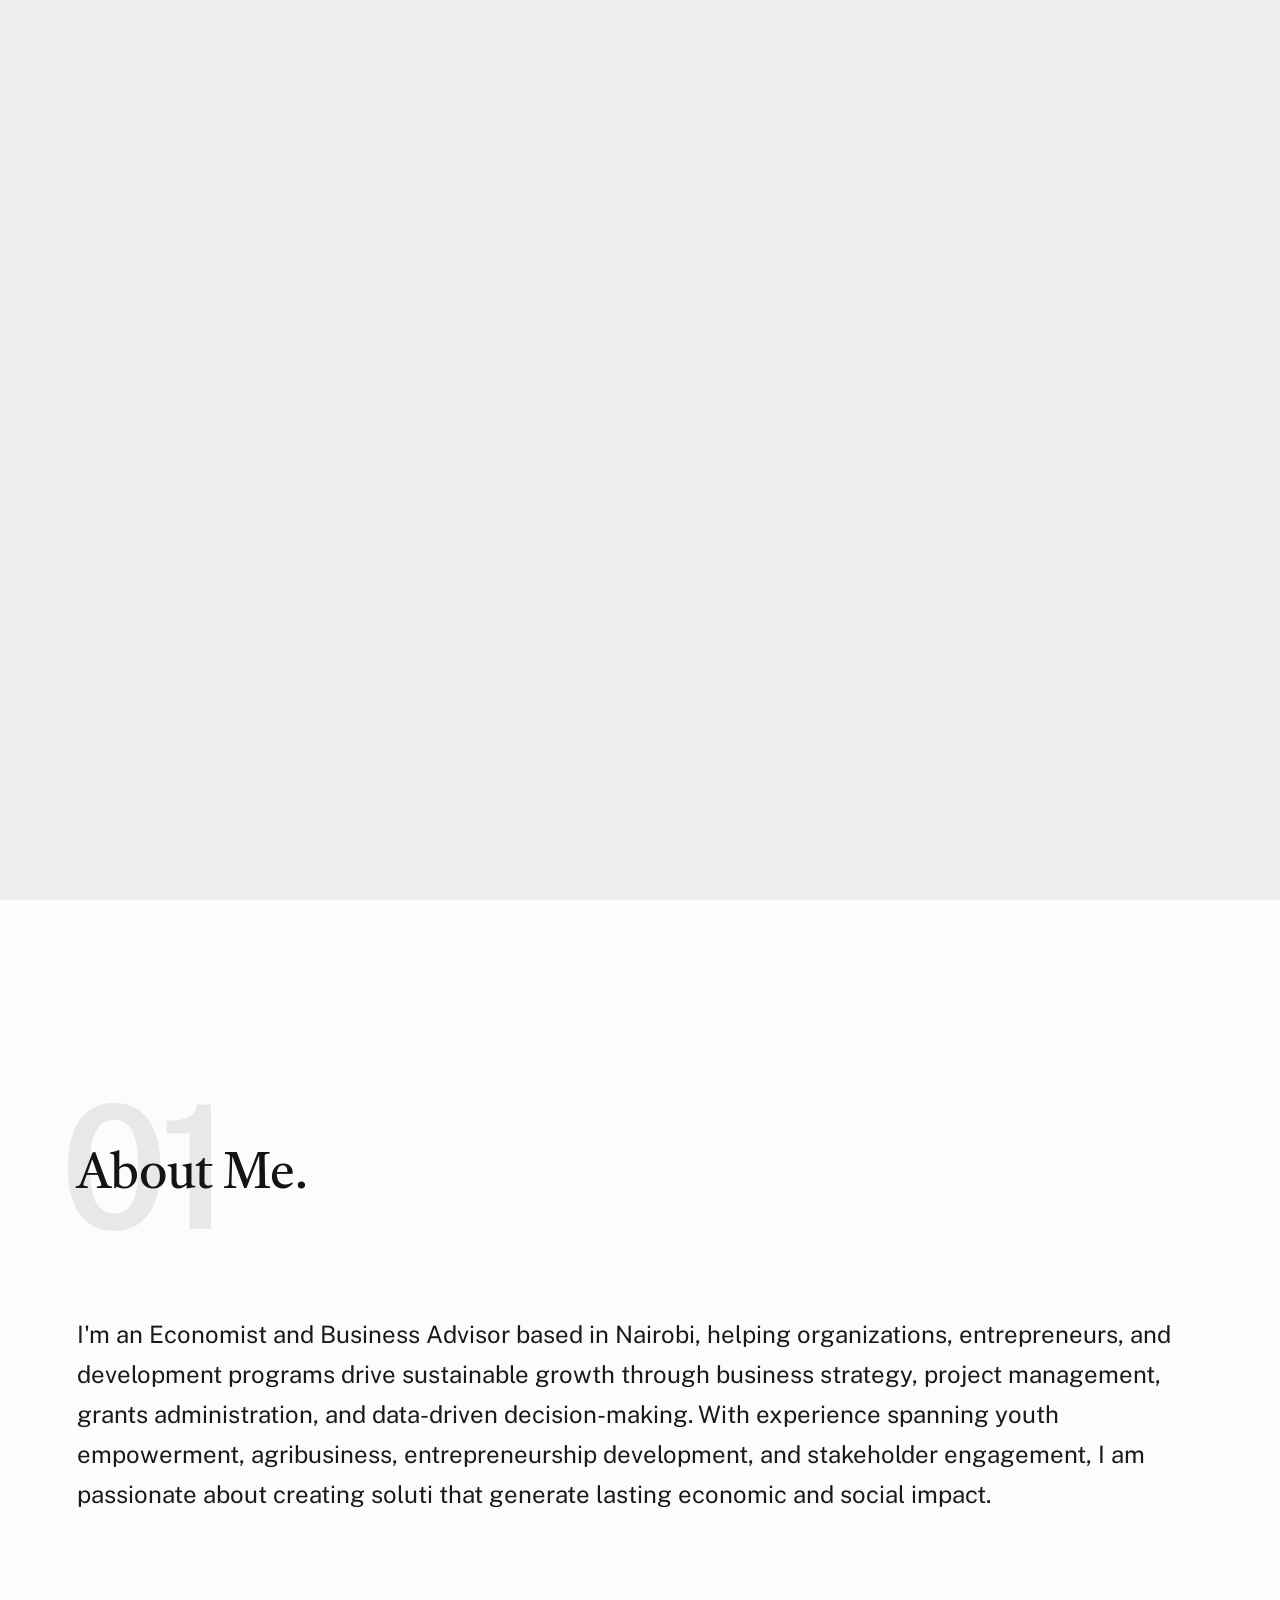
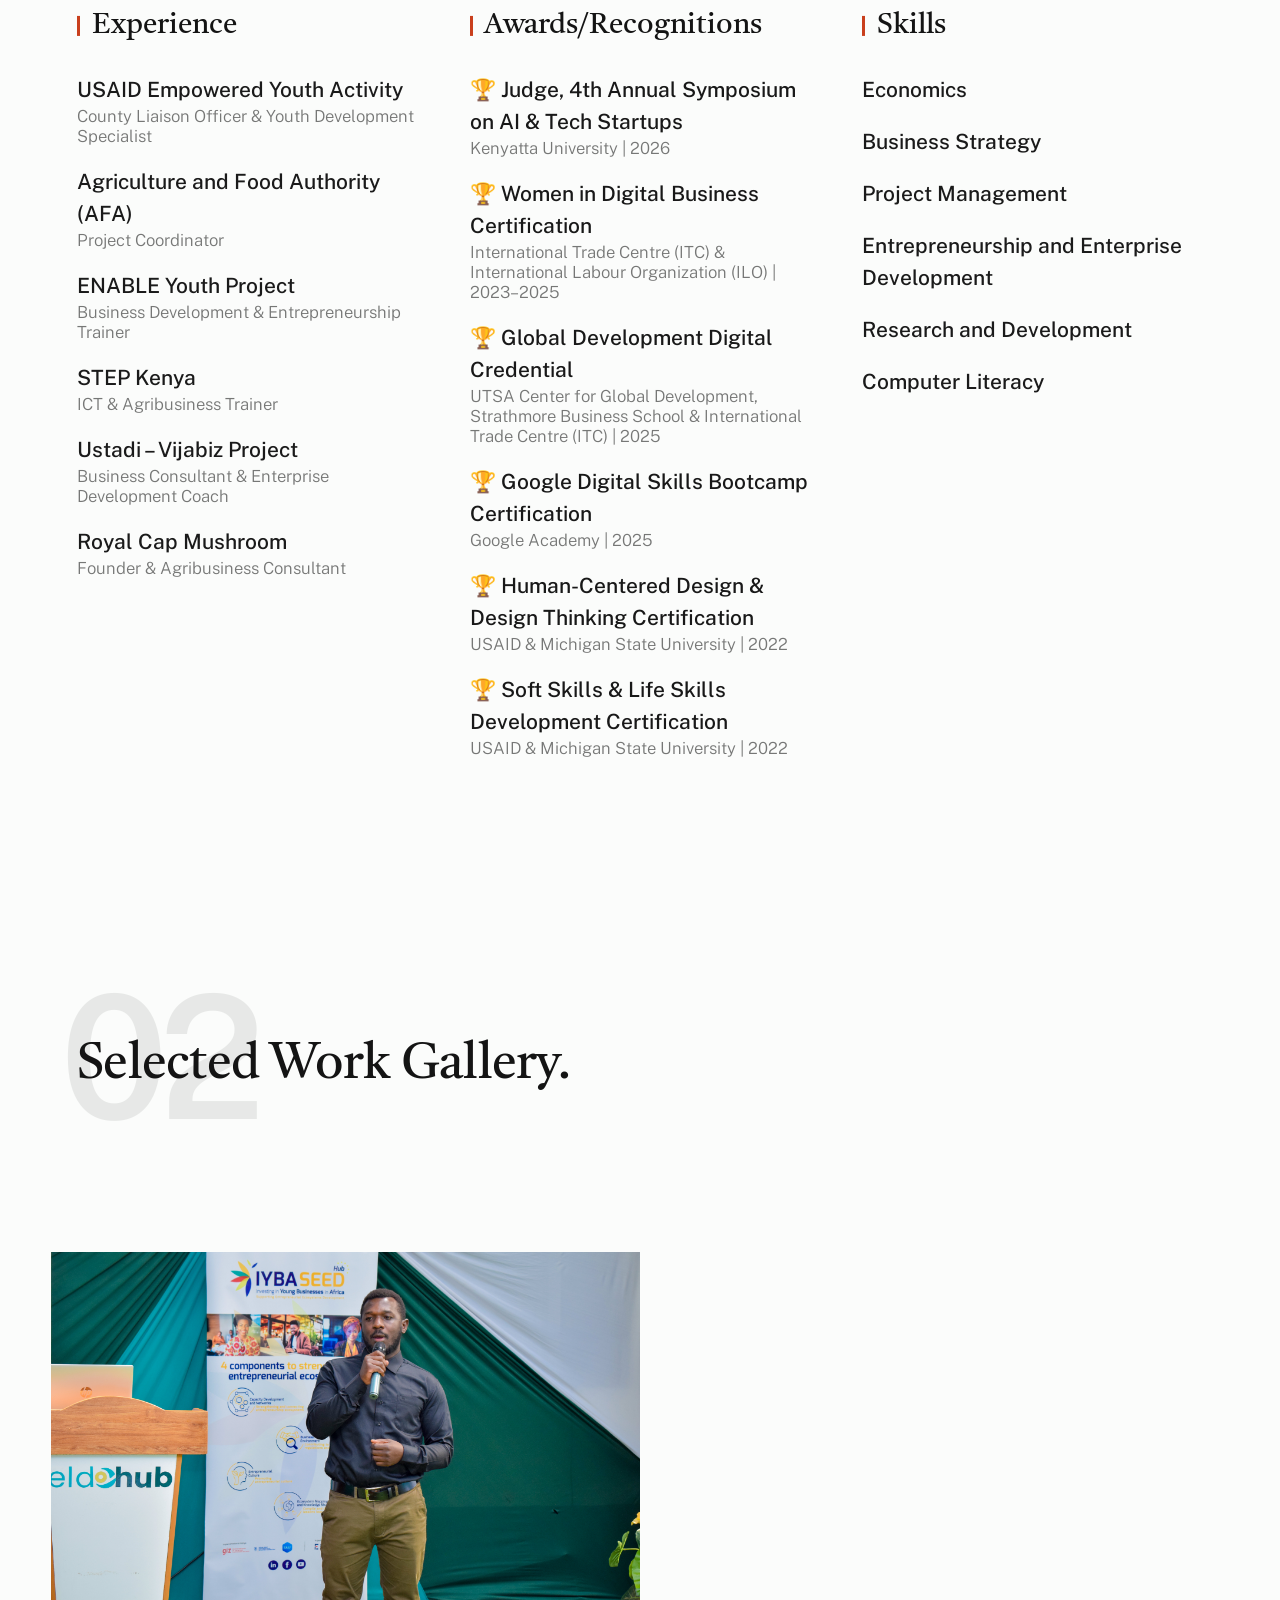
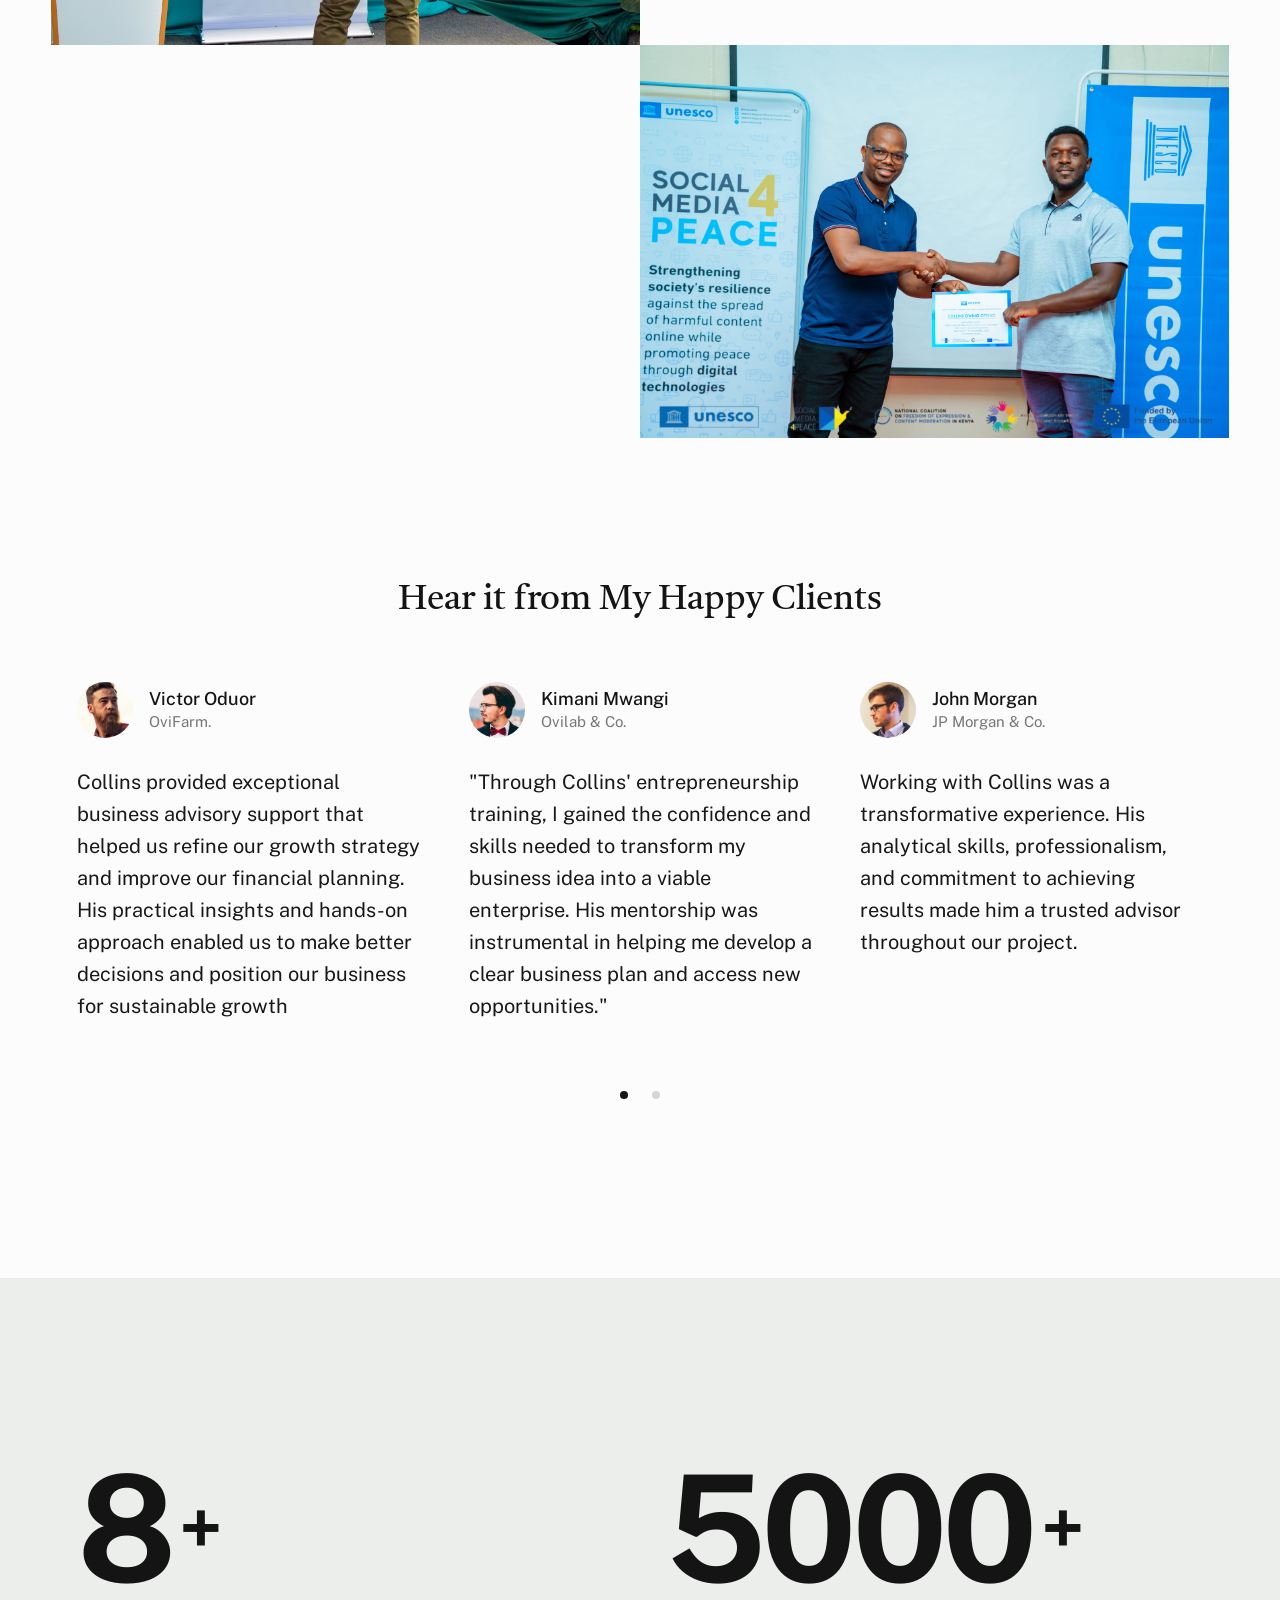
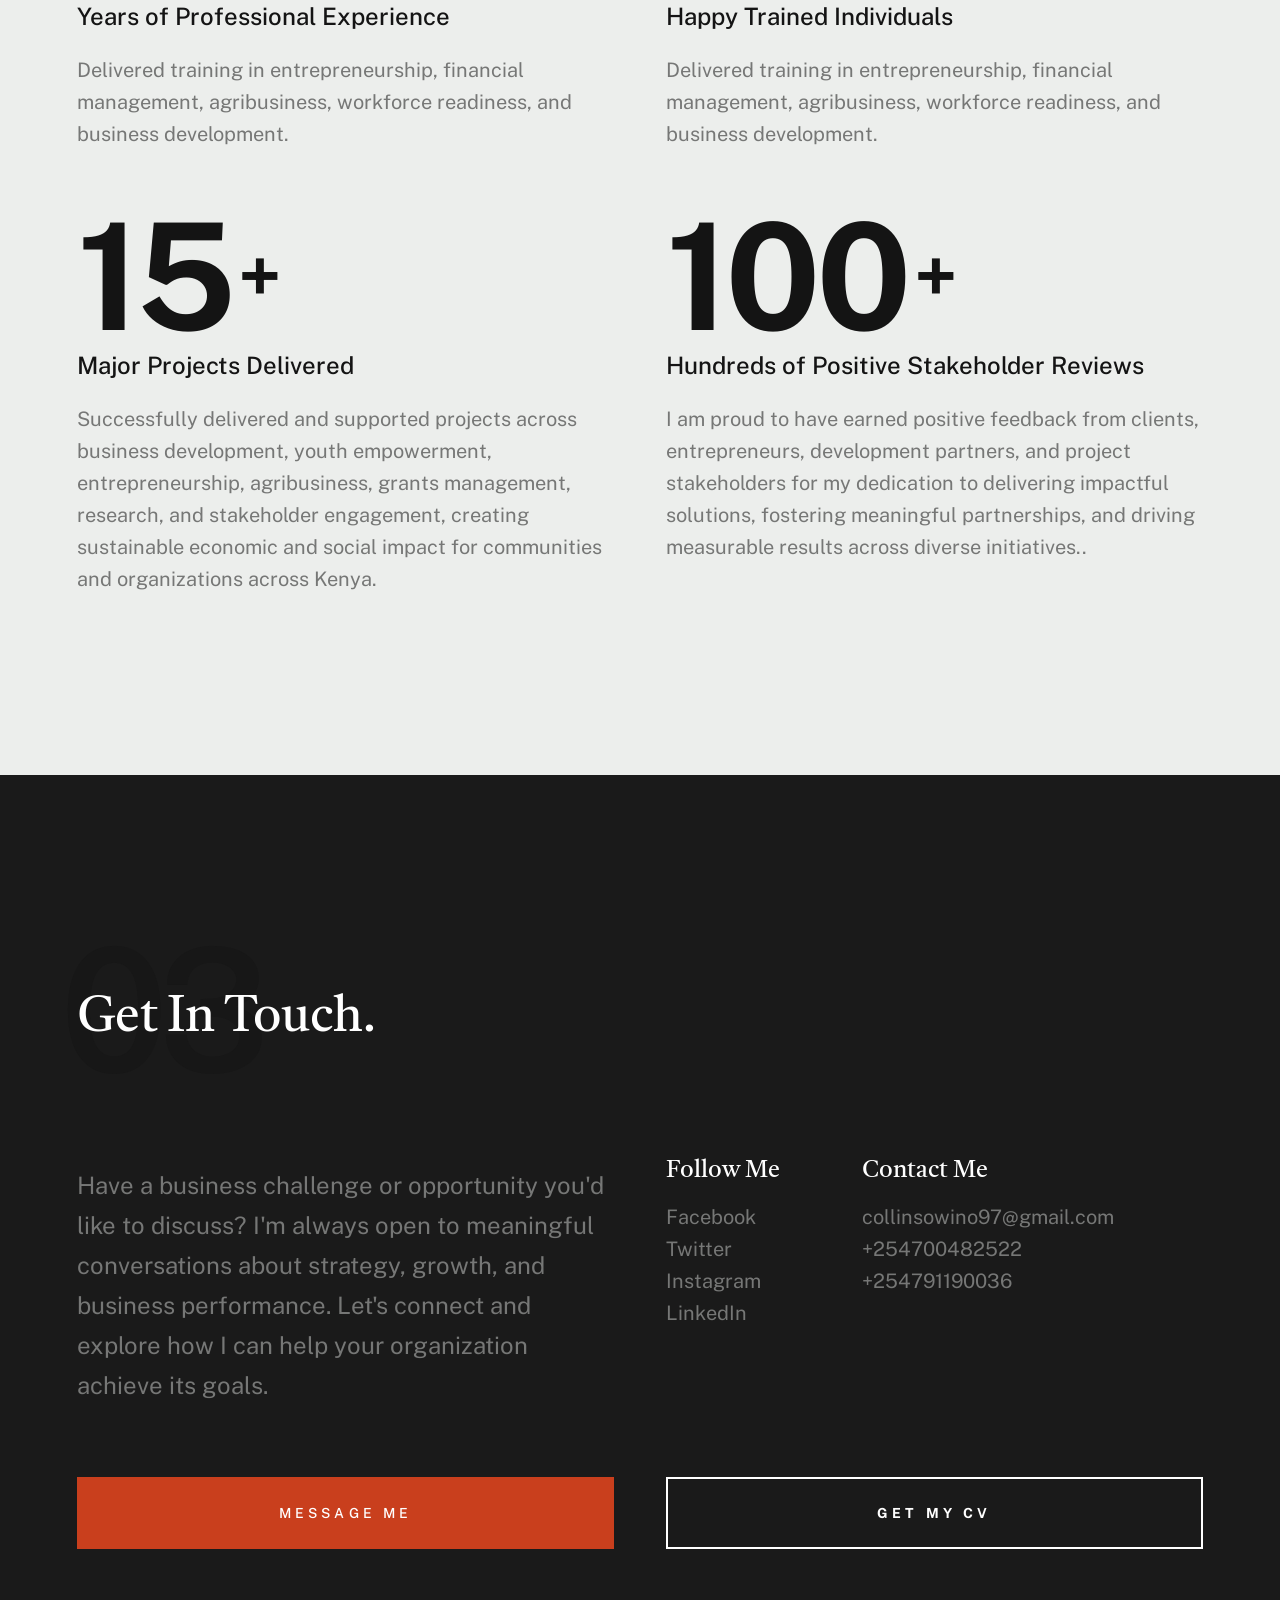
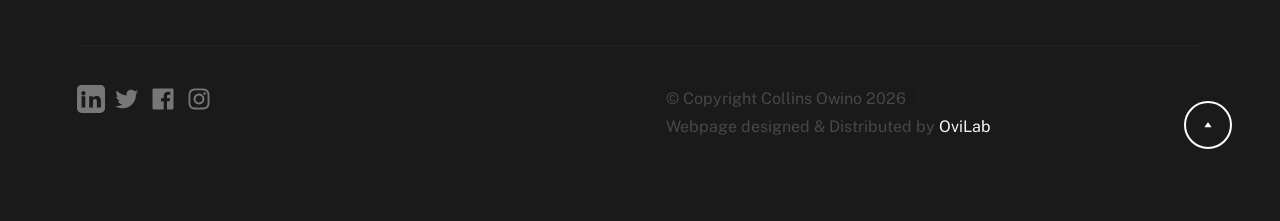
==== commit da69ad34: "updates" ====
--- a/index.html
+++ b/index.html
@@ -6,7 +6,7 @@
     ================================================== -->
     <meta charset="utf-8">
     <meta name="viewport" content="width=device-width, initial-scale=1">
-    <title>Collins.Otieno</title>
+    <title>Collins.Owino</title>
 
     <script>
         document.documentElement.classList.remove('no-js');
@@ -512,7 +512,19 @@
 
                 <div class="column counter-items__item">
                     <div class="num">
-                        500
+                        8
+                        <span>+</span>
+                    </div>
+                    <h5>Years of Professional Experience</h5>
+                    <p>
+                     Delivered training in entrepreneurship, financial management, 
+                     agribusiness, workforce readiness, and business development.
+                    </p>
+                </div> <!-- end counter-items__item -->
+
+                <div class="column counter-items__item">
+                    <div class="num">
+                        5000
                         <span>+</span>
                     </div>
                     <h5>Happy Trained Individuals</h5>
@@ -521,13 +533,12 @@
                      agribusiness, workforce readiness, and business development.
                     </p>
                 </div> <!-- end counter-items__item -->
-
                 <div class="column counter-items__item">
                     <div class="num">
-                        30
+                        15
                         <span>+</span>
                     </div>
-                    <h5>Projects Completed</h5>
+                    <h5>Major Projects Delivered</h5>
                     <p>
                    Successfully delivered and supported projects across business development, 
                    youth empowerment, entrepreneurship, agribusiness, grants management,
@@ -540,7 +551,7 @@
                         100
                         <span>+</span>
                     </div>
-                    <h5>Positive Feedback</h5>
+                    <h5>Hundreds of Positive Stakeholder Reviews</h5>
                     <p>
                     I am proud to have earned positive feedback from clients, entrepreneurs, 
                     development partners, and project stakeholders for my dedication to 
@@ -585,7 +596,6 @@
                                 <li><a href="#0">Twitter</a></li>
                                 <li><a href="#0">Instagram</a></li>
                                 <li><a href="#0">LinkedIn</a></li>
-                                <li><a href="https://styleshout.com/go/hostinger/">Hostinger</a></li>
                             </ul>
                         </div>
                         <div class="column xl-6 md-6 tab-12">
@@ -625,7 +635,7 @@
                             </a>
                         </li>
                         <li>
-                            <a href="">
+                            <a href="https://x.com/CollinsSnealloc">
                                 <svg xmlns="http://www.w3.org/2000/svg" width="24" height="24" viewBox="0 0 24 24" style="fill:rgba(0, 0, 0, 1);transform:;-ms-filter:"><path d="M19.633,7.997c0.013,0.175,0.013,0.349,0.013,0.523c0,5.325-4.053,11.461-11.46,11.461c-2.282,0-4.402-0.661-6.186-1.809 c0.324,0.037,0.636,0.05,0.973,0.05c1.883,0,3.616-0.636,5.001-1.721c-1.771-0.037-3.255-1.197-3.767-2.793 c0.249,0.037,0.499,0.062,0.761,0.062c0.361,0,0.724-0.05,1.061-0.137c-1.847-0.374-3.23-1.995-3.23-3.953v-0.05 c0.537,0.299,1.16,0.486,1.82,0.511C3.534,9.419,2.823,8.184,2.823,6.787c0-0.748,0.199-1.434,0.548-2.032 c1.983,2.443,4.964,4.04,8.306,4.215c-0.062-0.3-0.1-0.611-0.1-0.923c0-2.22,1.796-4.028,4.028-4.028 c1.16,0,2.207,0.486,2.943,1.272c0.91-0.175,1.782-0.512,2.556-0.973c-0.299,0.935-0.936,1.721-1.771,2.22 c0.811-0.088,1.597-0.312,2.319-0.624C21.104,6.712,20.419,7.423,19.633,7.997z"></path></svg>
                                 <span class="u-screen-reader-text">Twitter</span>
                             </a>
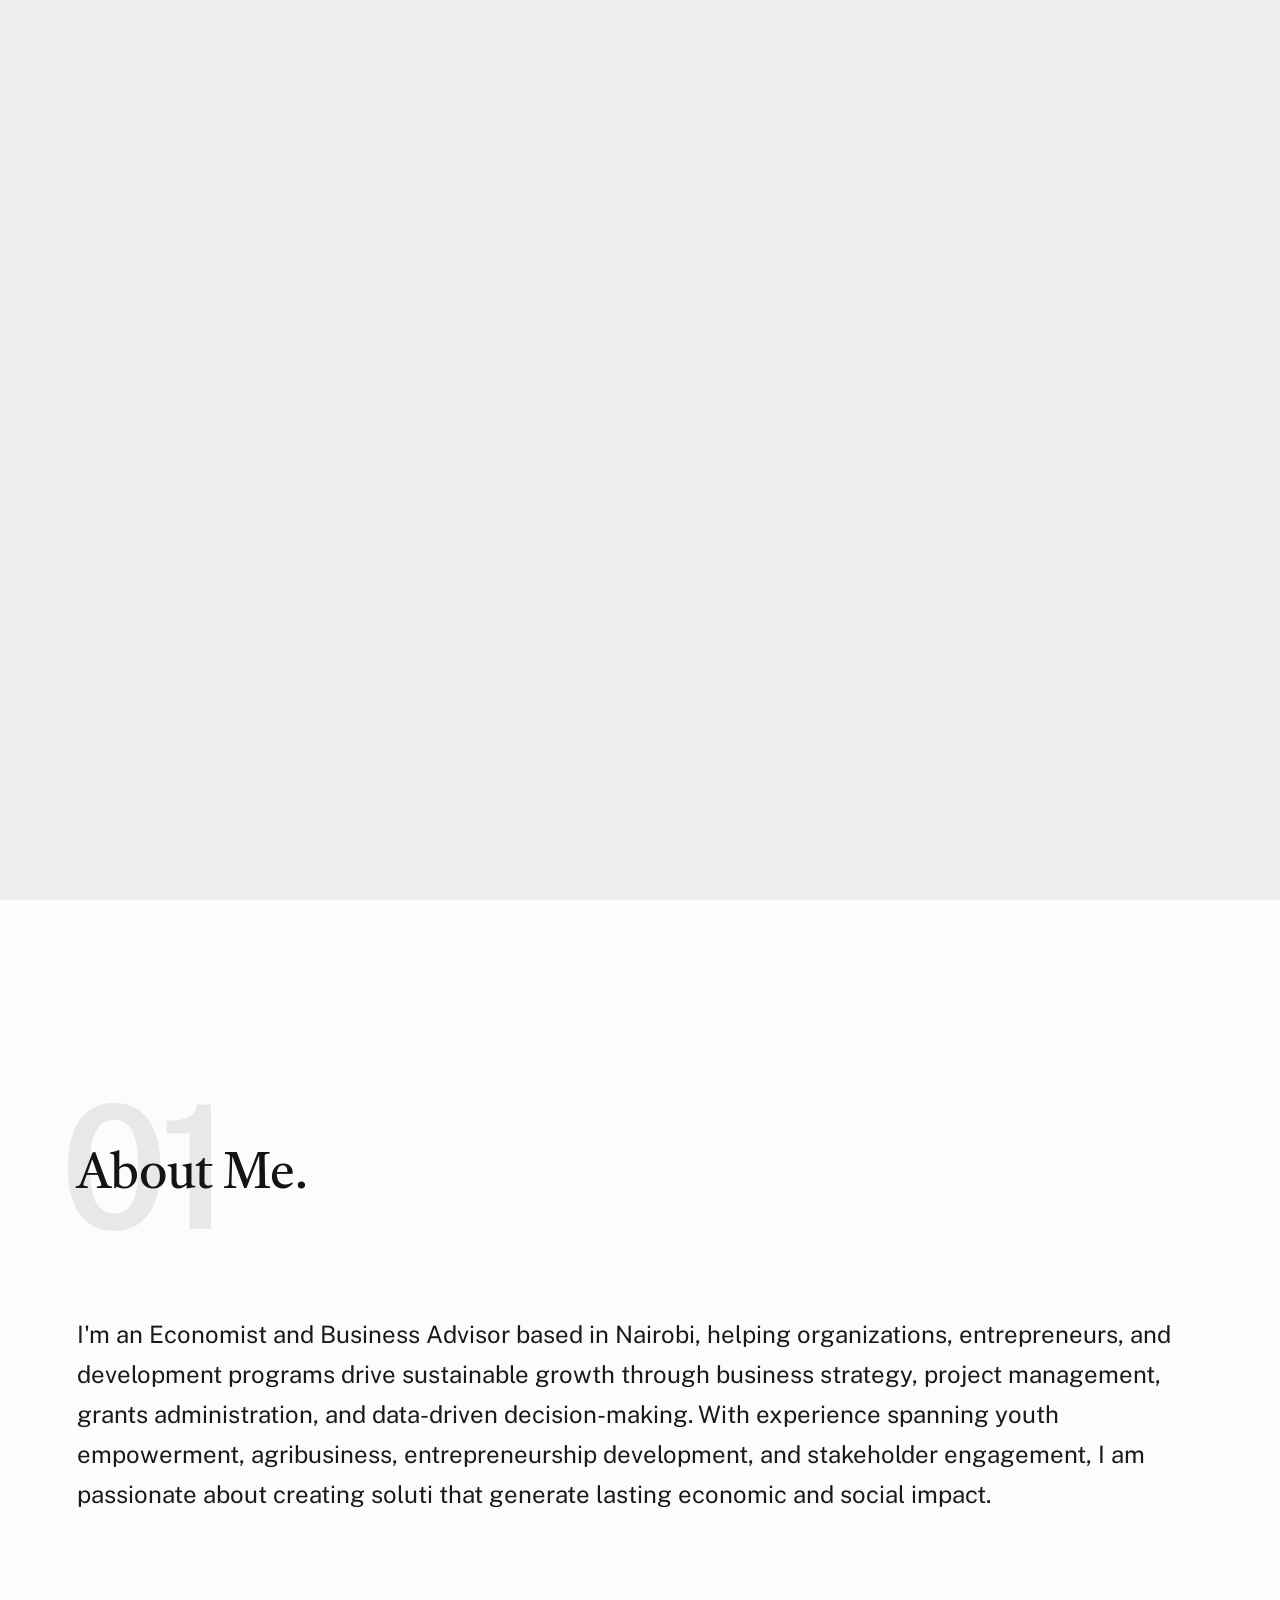
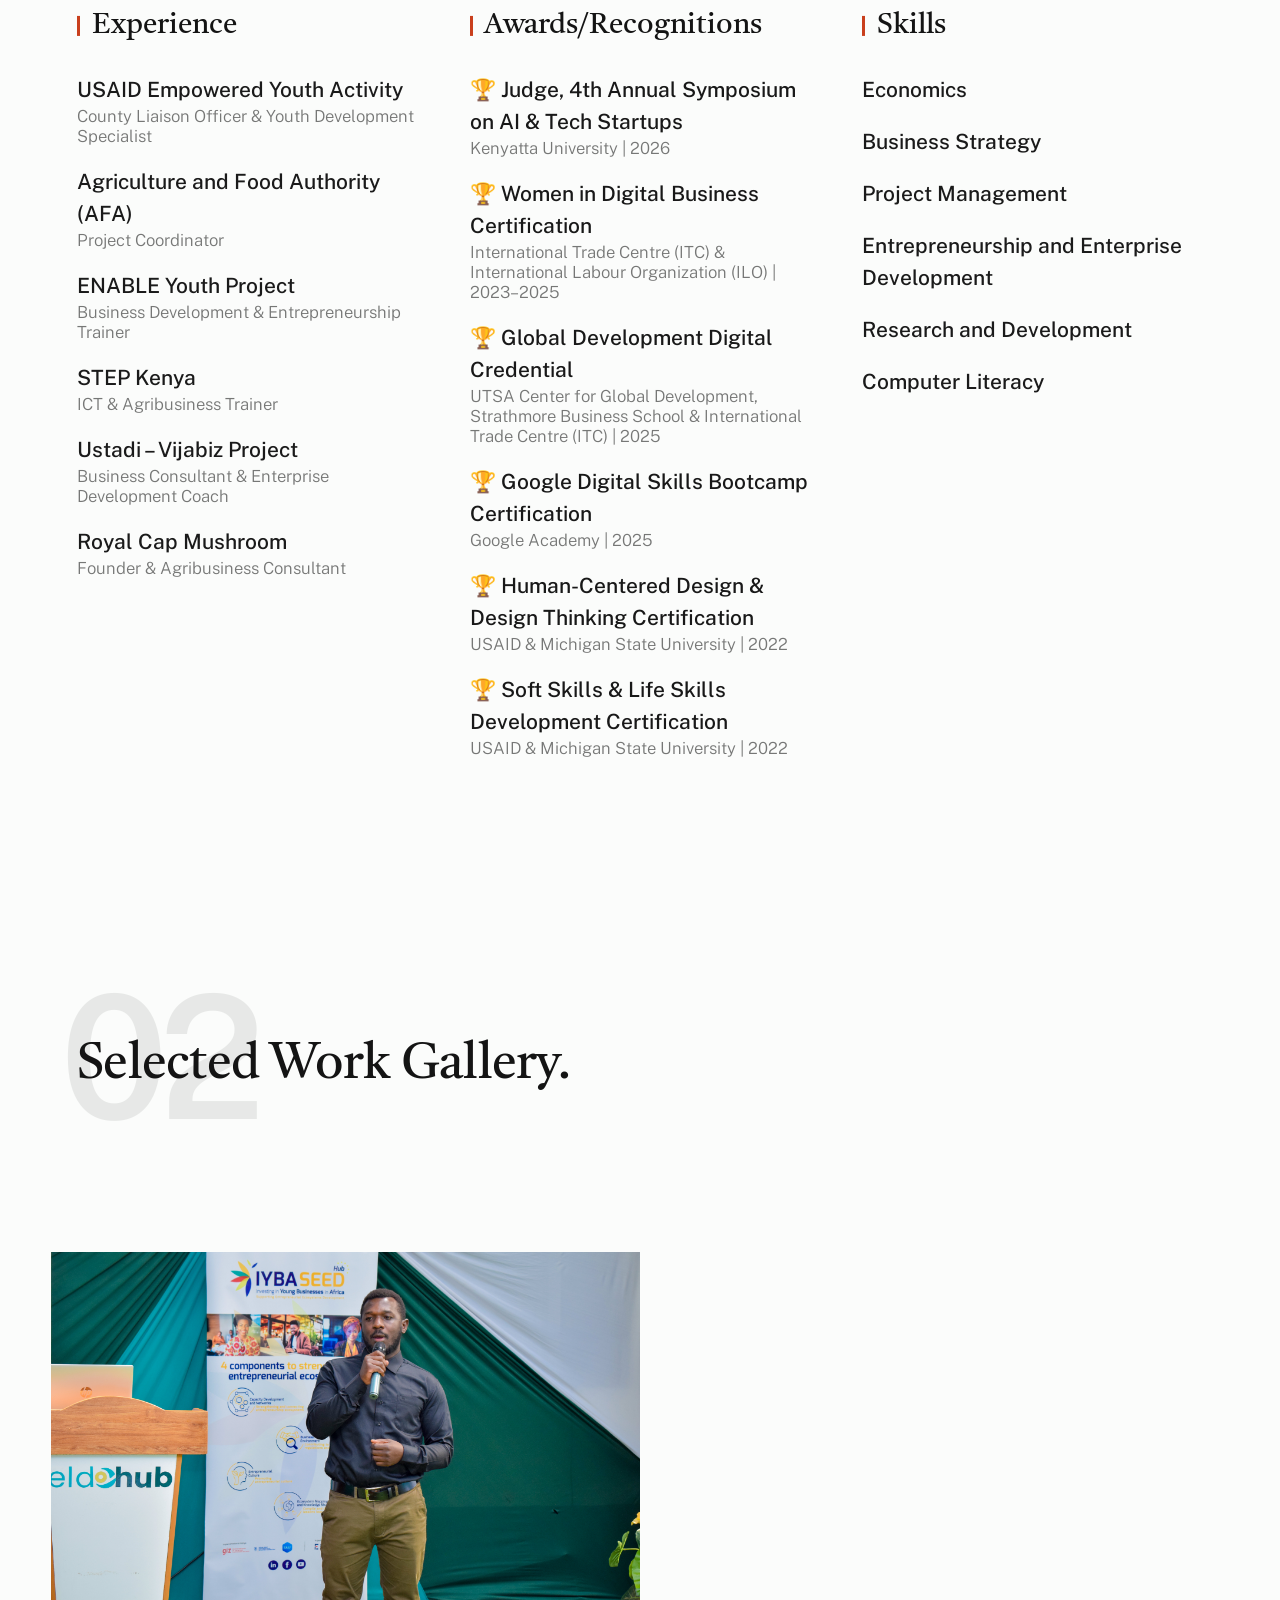
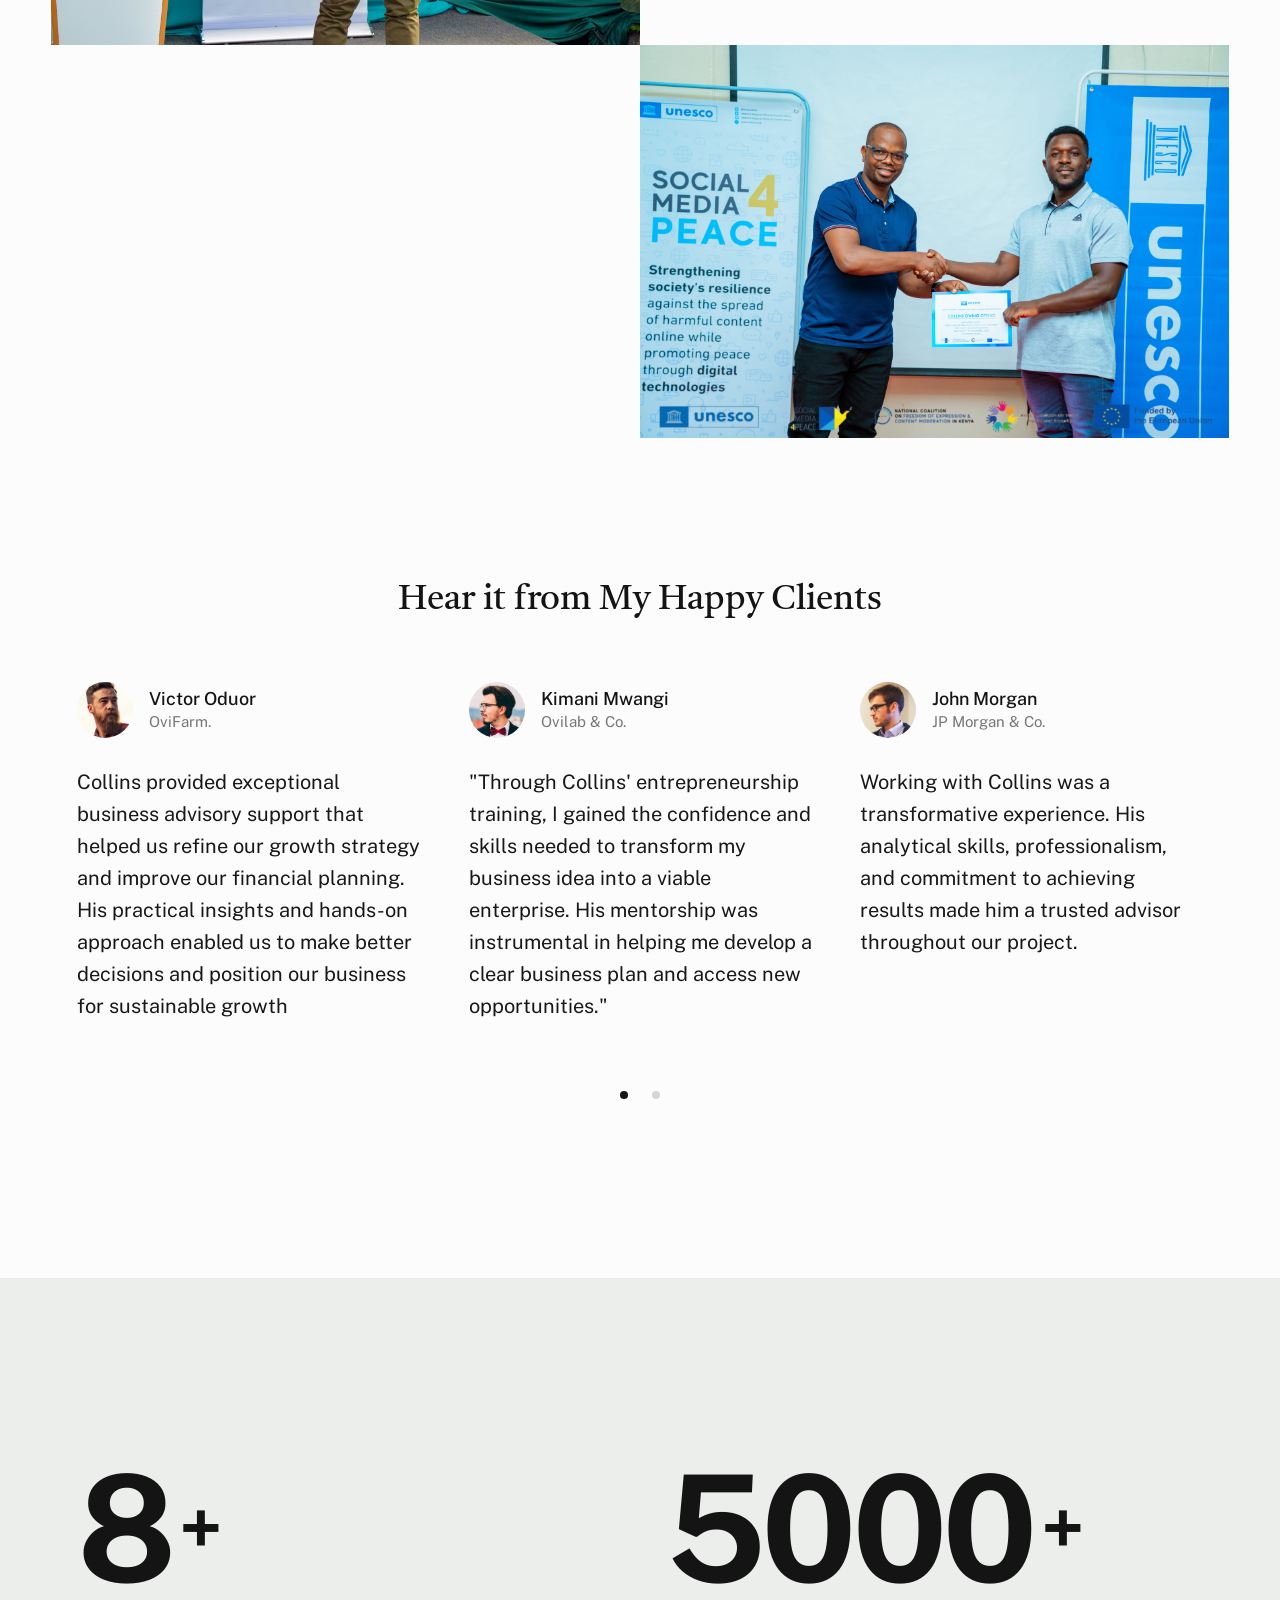
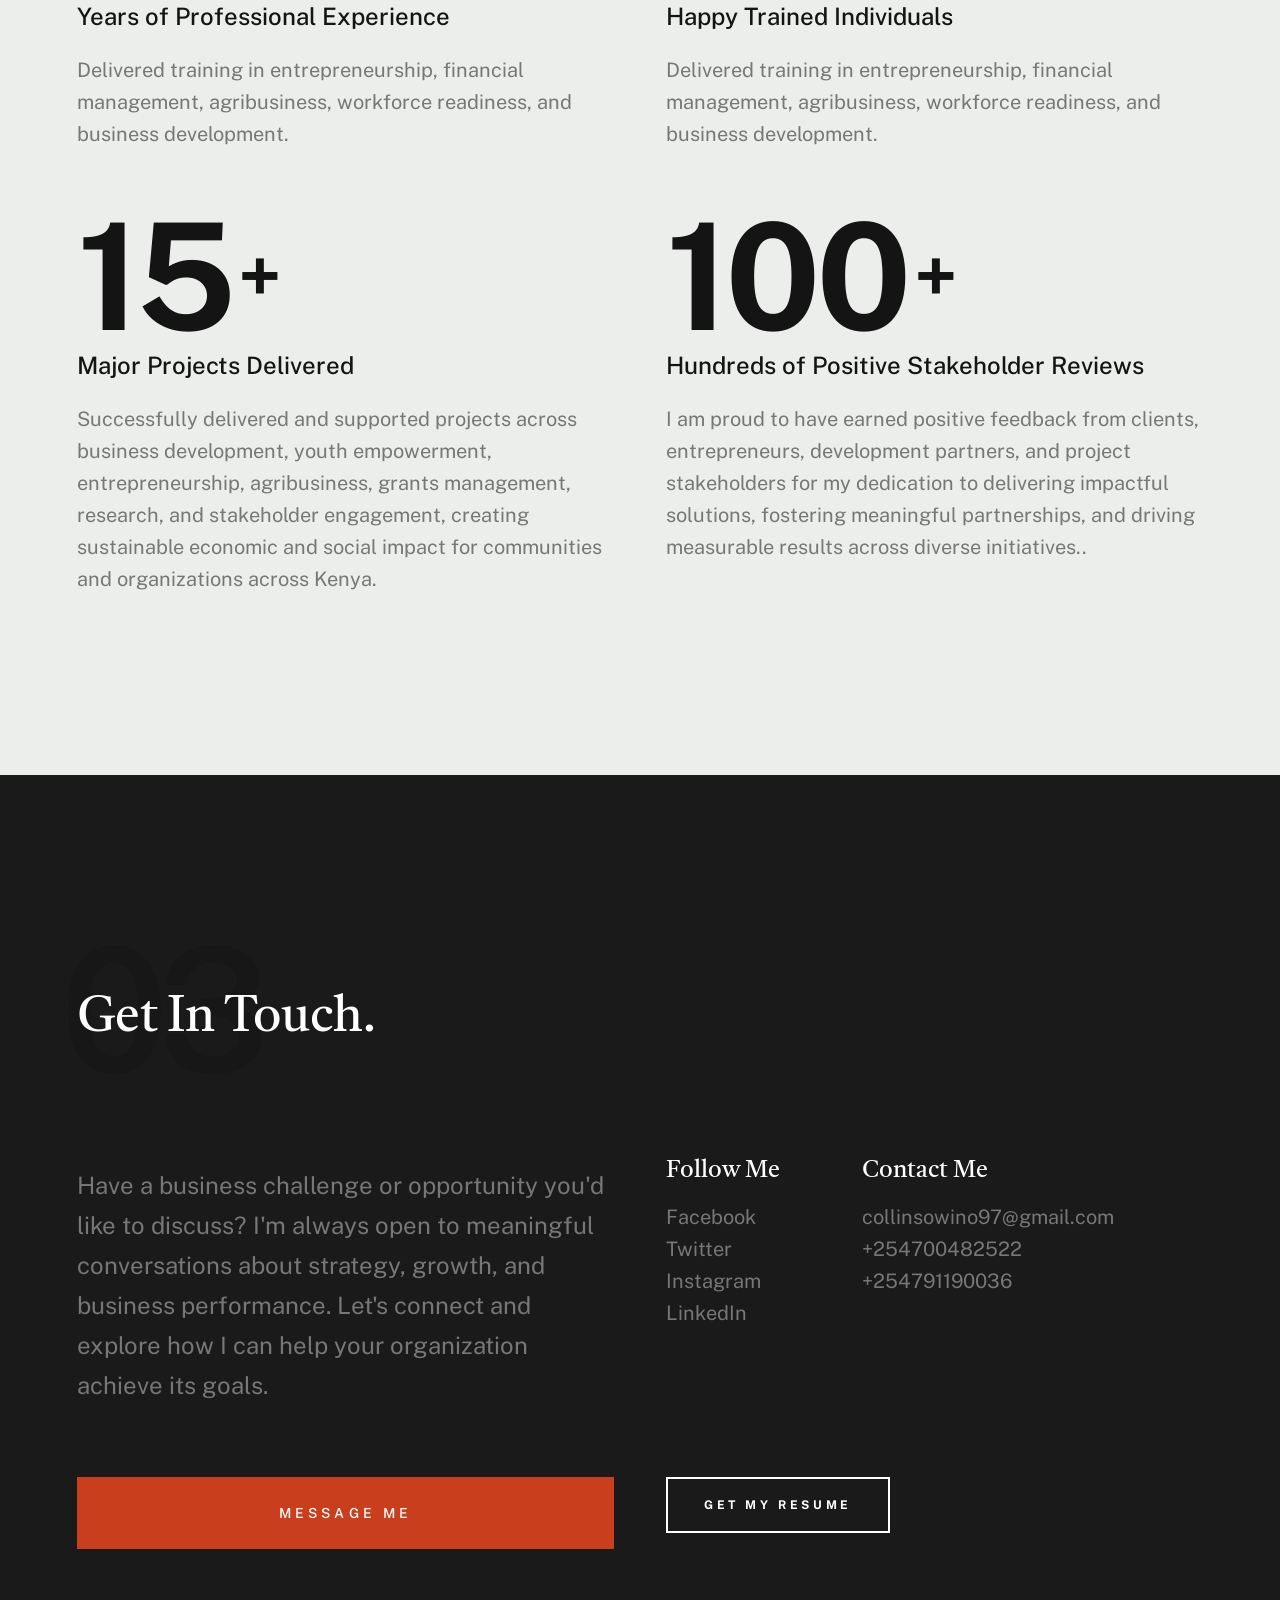
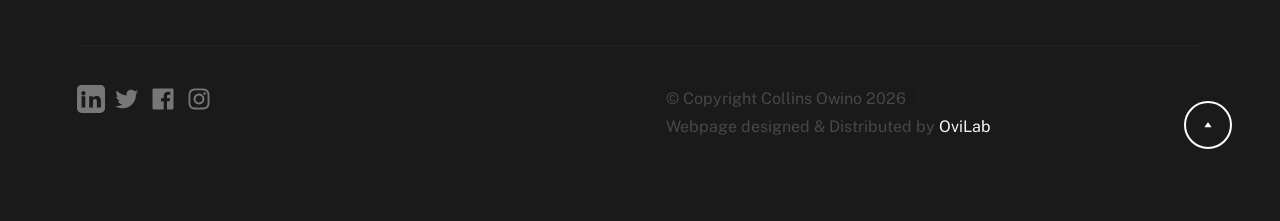
==== commit 8e24288d: "updates" ====
--- a/index.html
+++ b/index.html
@@ -619,7 +619,7 @@
                 </div>
           
                 <div class="column xl-6 tab-12">                    
-                    <a href="#0" class="btn btn--stroke btn--large u-fullwidth">Get My CV</a>
+                    <a class="btn btn--stroke" href="files/Collins_Owino_CV.pdf" download="Collins_Owino_CV.pdf" target="_blank" rel="noopener">Get My RESUME</a>
                 </div>
             
             </div> <!-- end section-footer__buttons -->              
--- a/css/styles.css
+++ b/css/styles.css
@@ -3402,7 +3402,9 @@
 .s-intro__content-pretitle {
     font-weight  : 600;
     margin-bottom: var(--vspace-0_125);
-    color        : var(--color-1);
+    color        : var(--color-gray-17);
+    font-family  : var(--base-font-size);
+    font-size    : var(--text-lg);
 }
 
 .s-intro__content-title {
@@ -3703,7 +3705,7 @@
  * ------------------------------------------------------------------- */
 @media screen and (max-width: 1400px) {
     .s-intro__content-pretitle {
-        font-size  : var(--text-sm);
+        font-size  : var(--text-md);
         line-height: var(--vspace-0_75);
     }
 
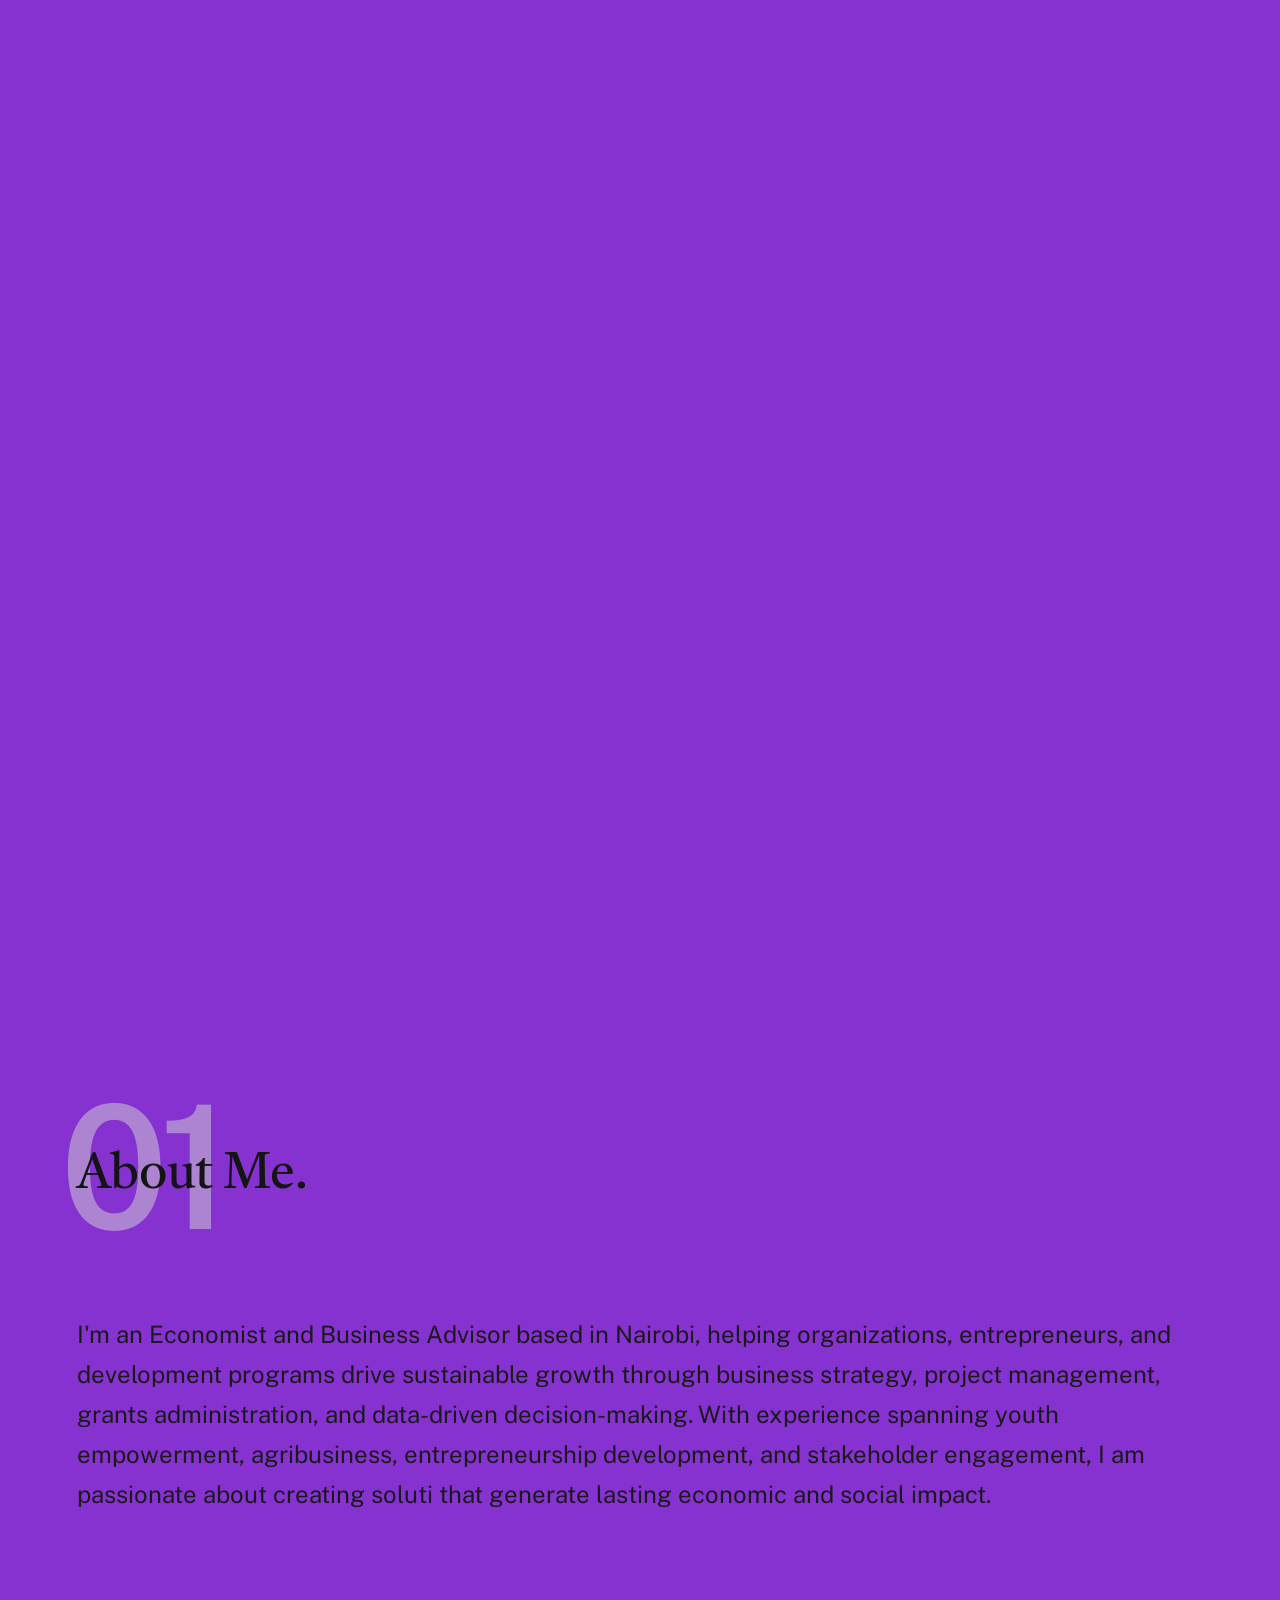
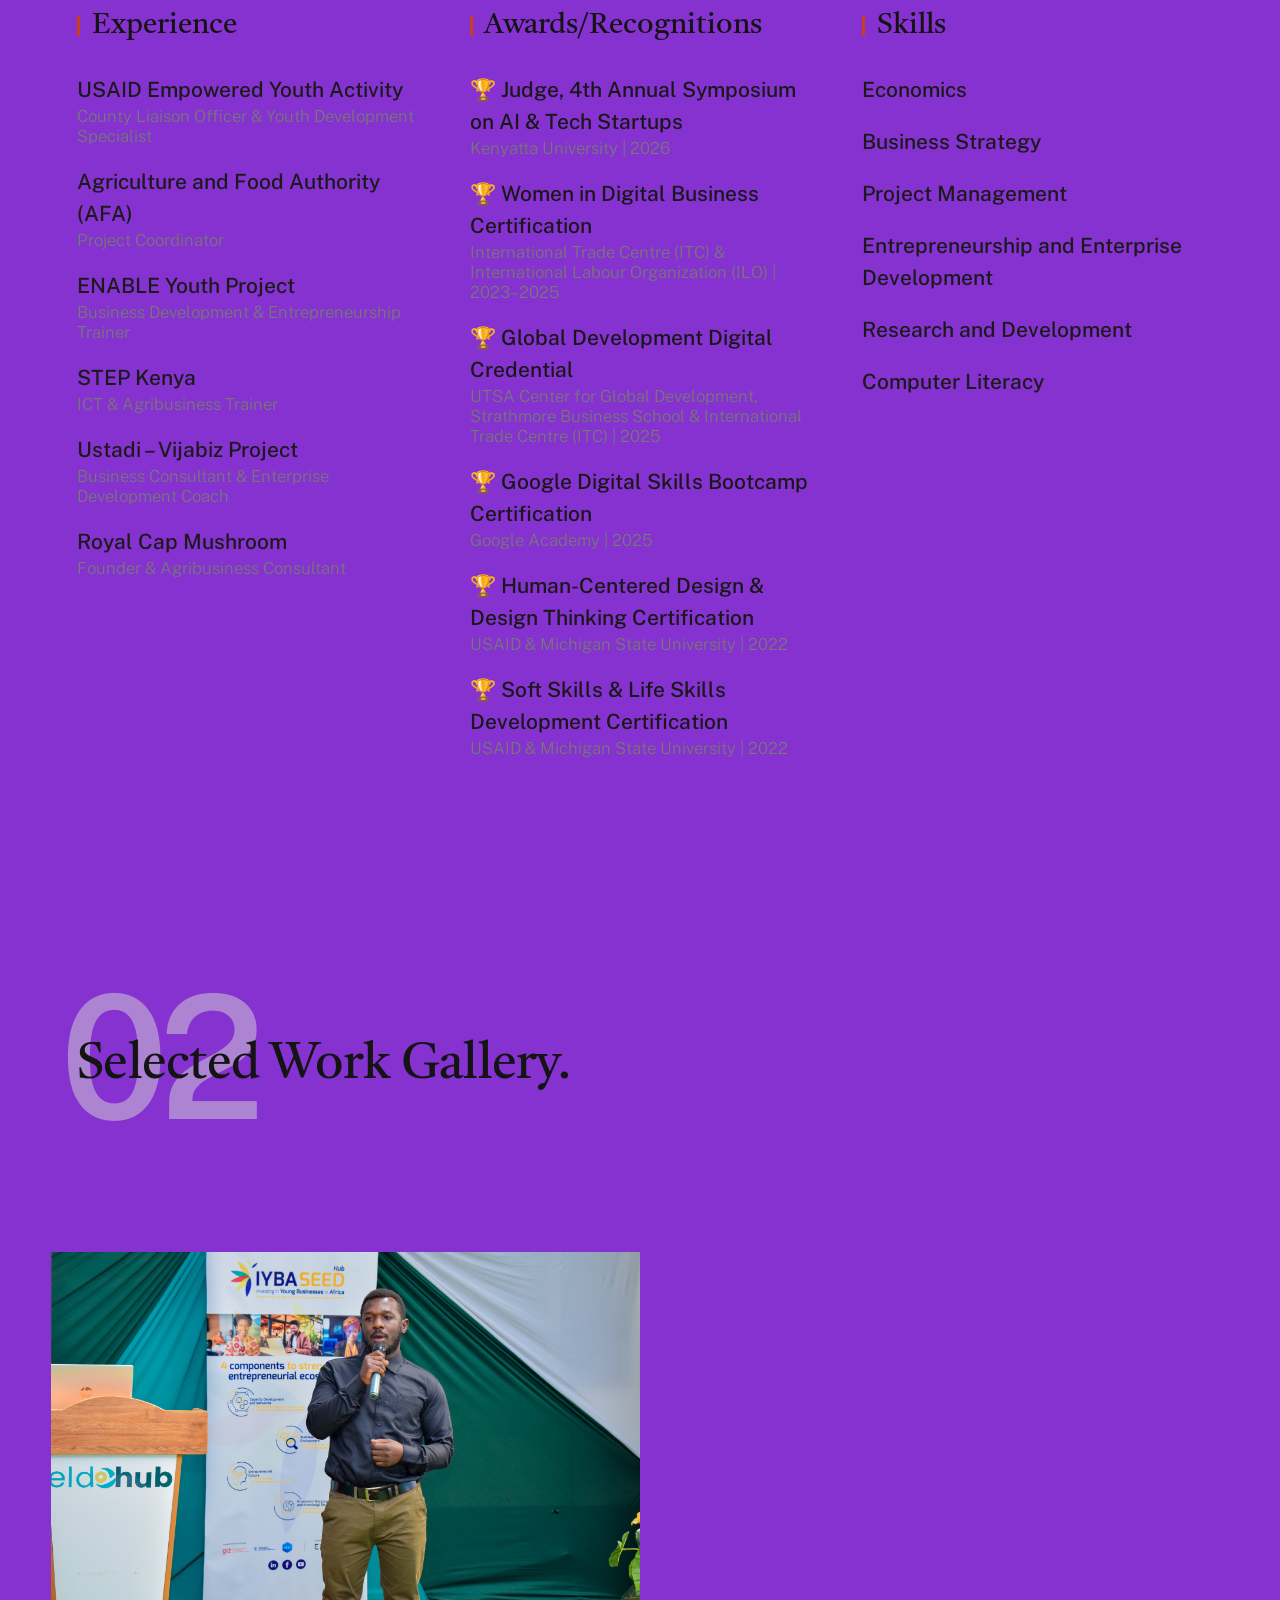
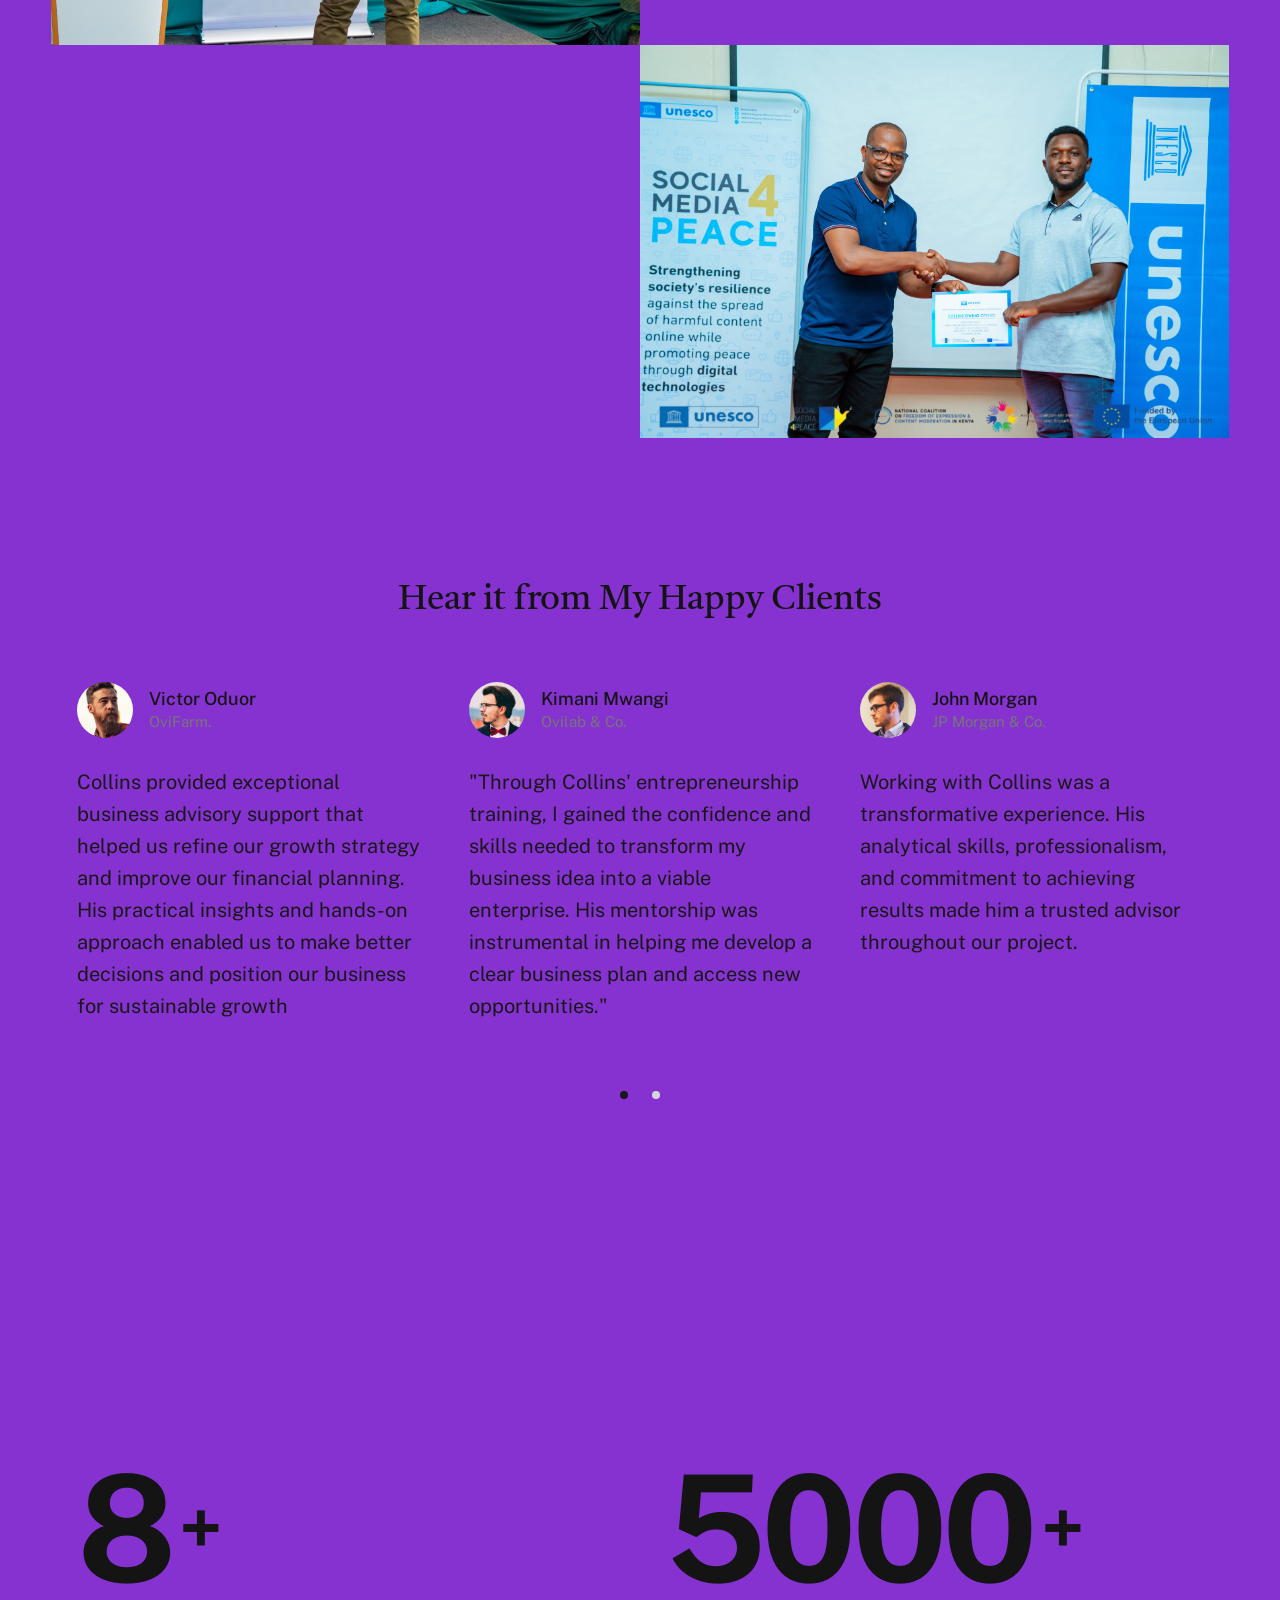
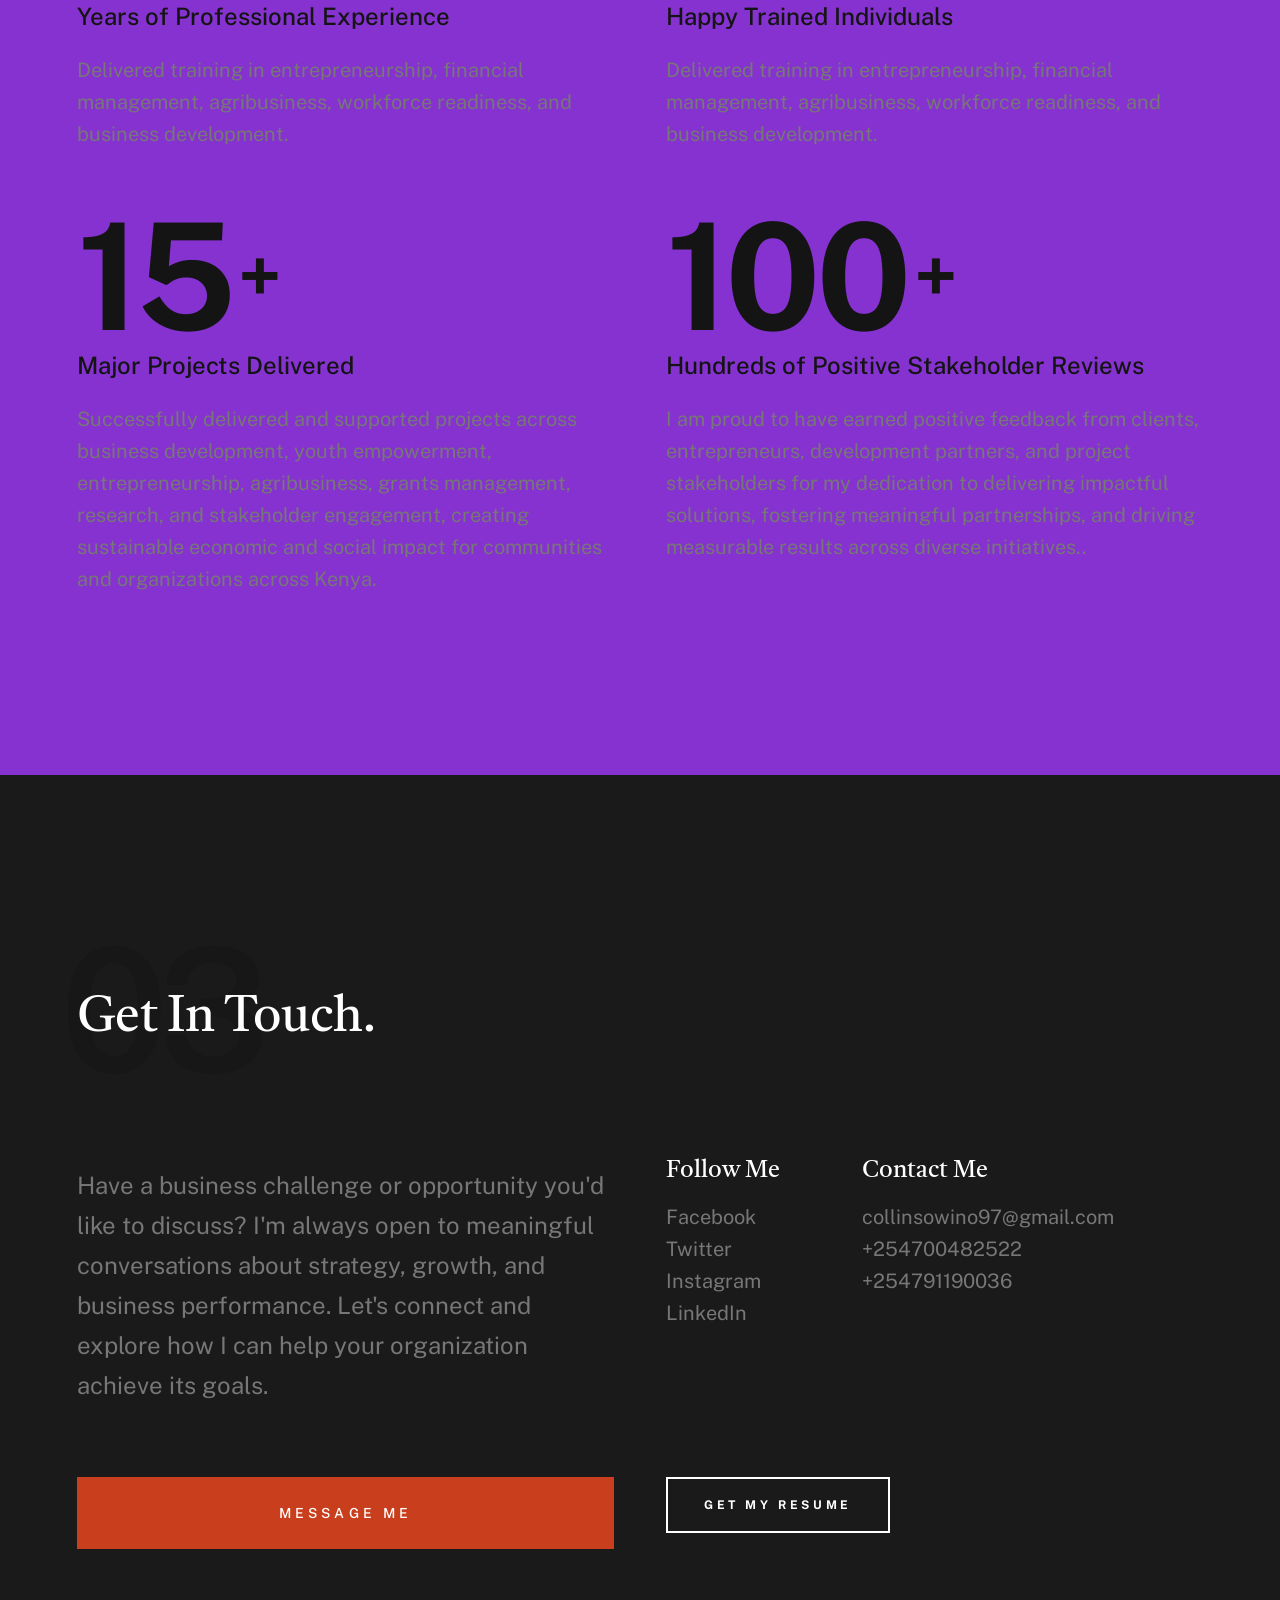
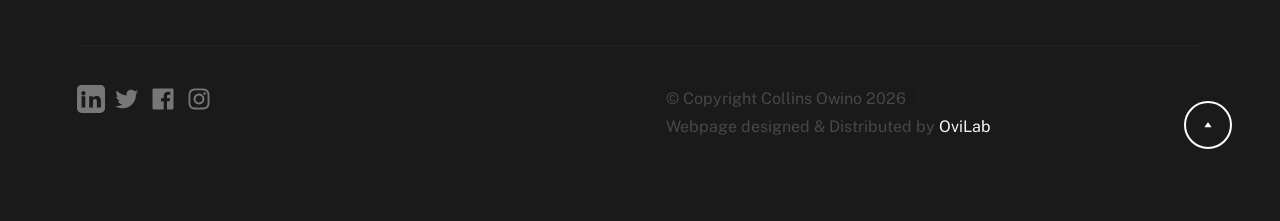
==== commit 2e38f033: "udts" ====
--- a/index.html
+++ b/index.html
@@ -1,6 +1,7 @@
 <!DOCTYPE html>
 <html lang="en" class="no-js" >
 <head>
+    <link href="https://fonts.googleapis.com/css2?family=Cormorant+Garamond:wght@500;600;700&display=swap" rel="stylesheet">
 
     <!--- basic page needs
     ================================================== -->
@@ -64,7 +65,7 @@
 
                 <nav class="s-header__nav">    
                     <ul class="s-header__menu-links">
-                        <li class="current"><a class="smoothscroll" href="#intro">Intro</a></li>
+                        <li class="current"><a class="smoothscroll" href="#intro">Home</a></li>
                         <li><a class="smoothscroll" href="#about">About</a></li>
                         <li><a class="smoothscroll" href="#works">Works</a></li>
                         <li><a class="smoothscroll" href="#footer">Contact</a></li>
@@ -84,10 +85,9 @@
                     
                     <div class="s-intro__content-text">
 
-                        <div class="s-intro__content-pretitle text-pretitle">Hello</div>
                         <h1 class="s-intro__content-title">
-                        I'm Collins Owino, a Strategy Consultant <br>
-                        & Business Advisor based in <br>
+                        <span class="grt">Hello</span>, Collins Owino | Strategy Consultant <br>
+                        & Professional Business Advisor | <br>
                         Nairobi, Kenya.
                         </h1>                            
 
@@ -307,10 +307,8 @@
 
                     <div class="glightbox-desc entry__desc-06">
                         <p>
-                        Moderated a panel discussion bringing together key stakeholders in the WASH 
-                        sector to explore innovative funding mechanisms, strategic partnerships, and sustainable 
-                        financing approaches. Facilitated knowledge exchange and dialogue on strengthening 
-                        collaboration, resource mobilization, and impact-driven investments for sustainable WASH development
+                        Certificate in MIL in strengthening spociety's resilience against the spread of harmful
+                         content online while promoting peace through digital technologies.
                         </p>
                     </div>
                 </div>
--- a/css/styles.css
+++ b/css/styles.css
@@ -445,8 +445,48 @@
     display: block;
 }
 
+#top {
+    background-color: rgb(134, 50, 208);
+}
+
+#intro {
+    background-color: rgb(134, 50, 208);
+}
+
+#numbers {
+    background-color: rgb(134, 50, 208);
+}
+
+.row.s-testimonials {
+    background-color: rgb(134, 50, 208);
+}
+
+.grt {
+    color: rgb(241, 81, 18);
+}
+
+.s-intro__content-title {
+    font-family: 'Cormorant Garamond', serif;
+    font-size: 5.5rem;
+    font-weight: 700;
+    letter-spacing: 0.02em;
+}
+
 body {
-    line-height: 1;
+    font-family: 'Montserrat', sans-serif;
+}
+
+.s-header__menu-links a {
+    color: #f6a26d;
+    transition: all 0.3s ease;
+}
+
+.s-header__menu-links a:hover {
+    color: #e64405;
+    text-shadow:
+        0 0 10px #e64405,
+        0 0 20px #e64405,
+        0 0 40px #e64405;
 }
 
 ol,
